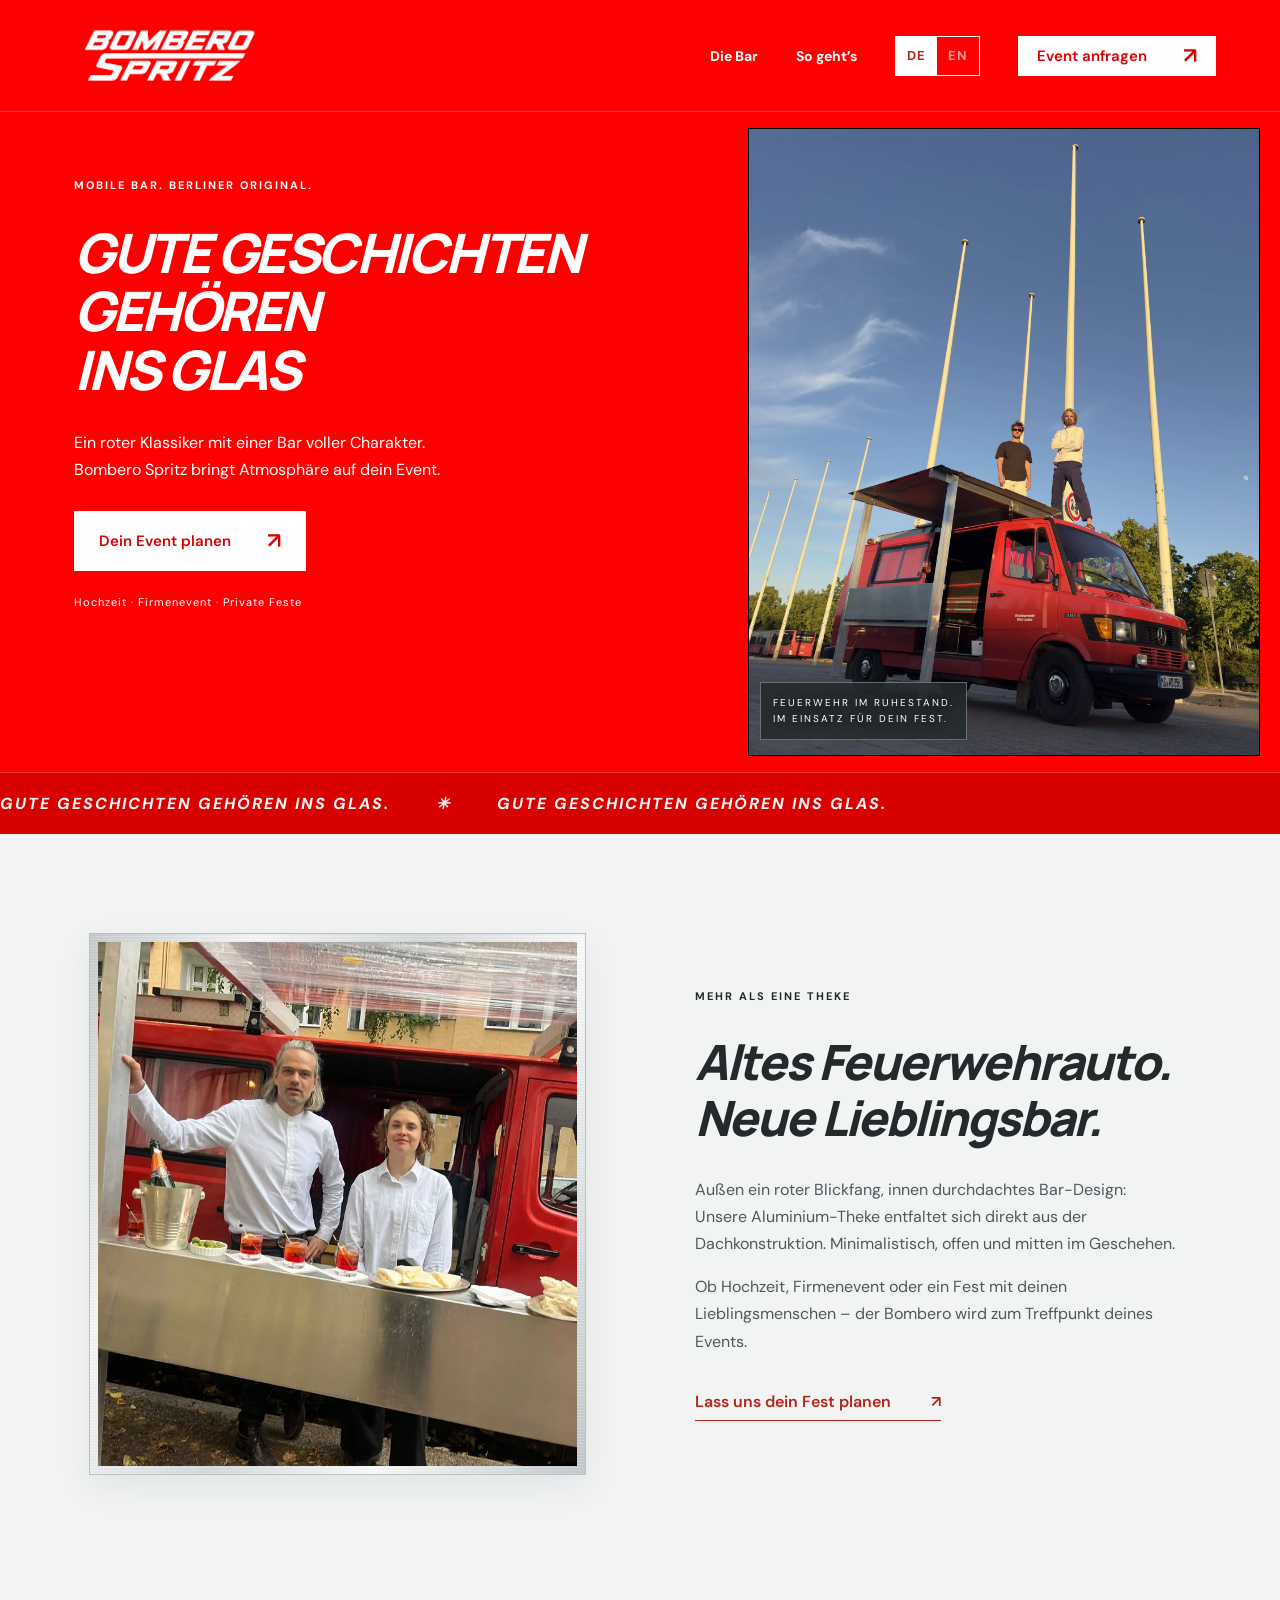
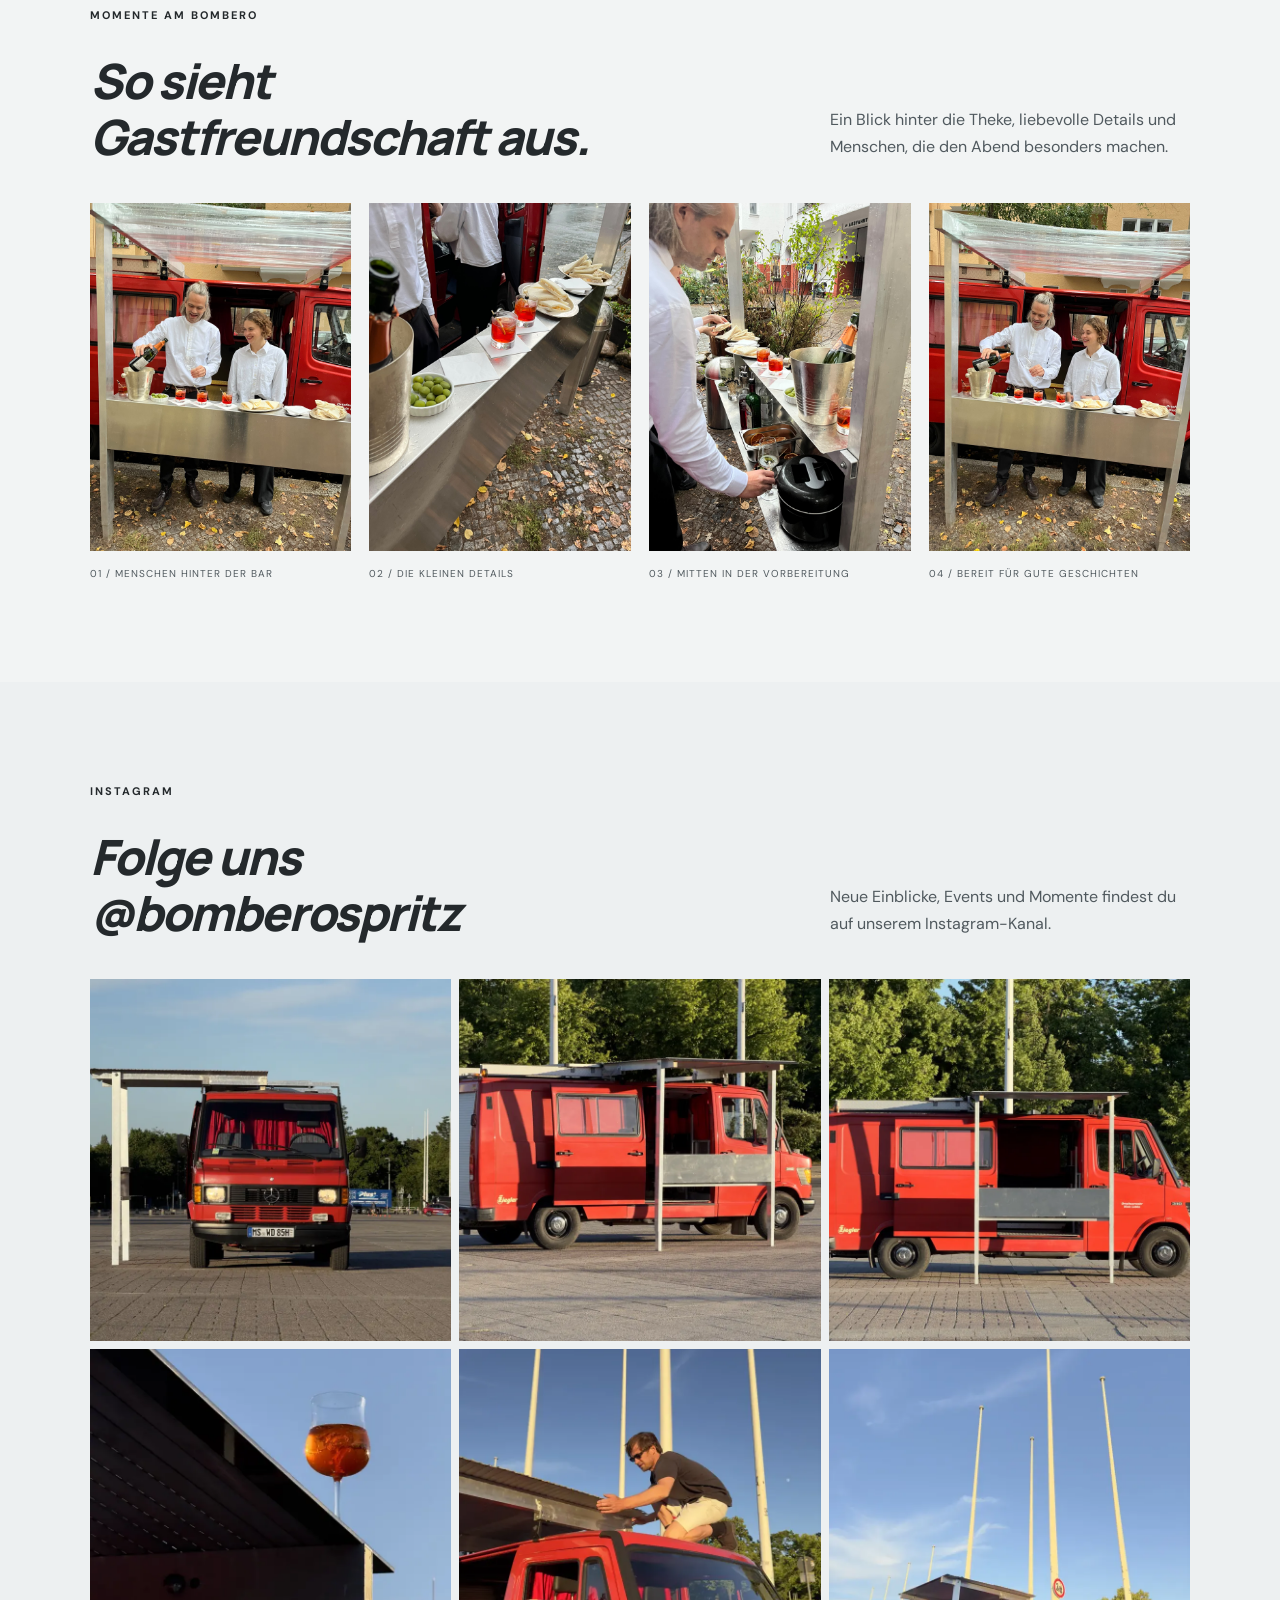
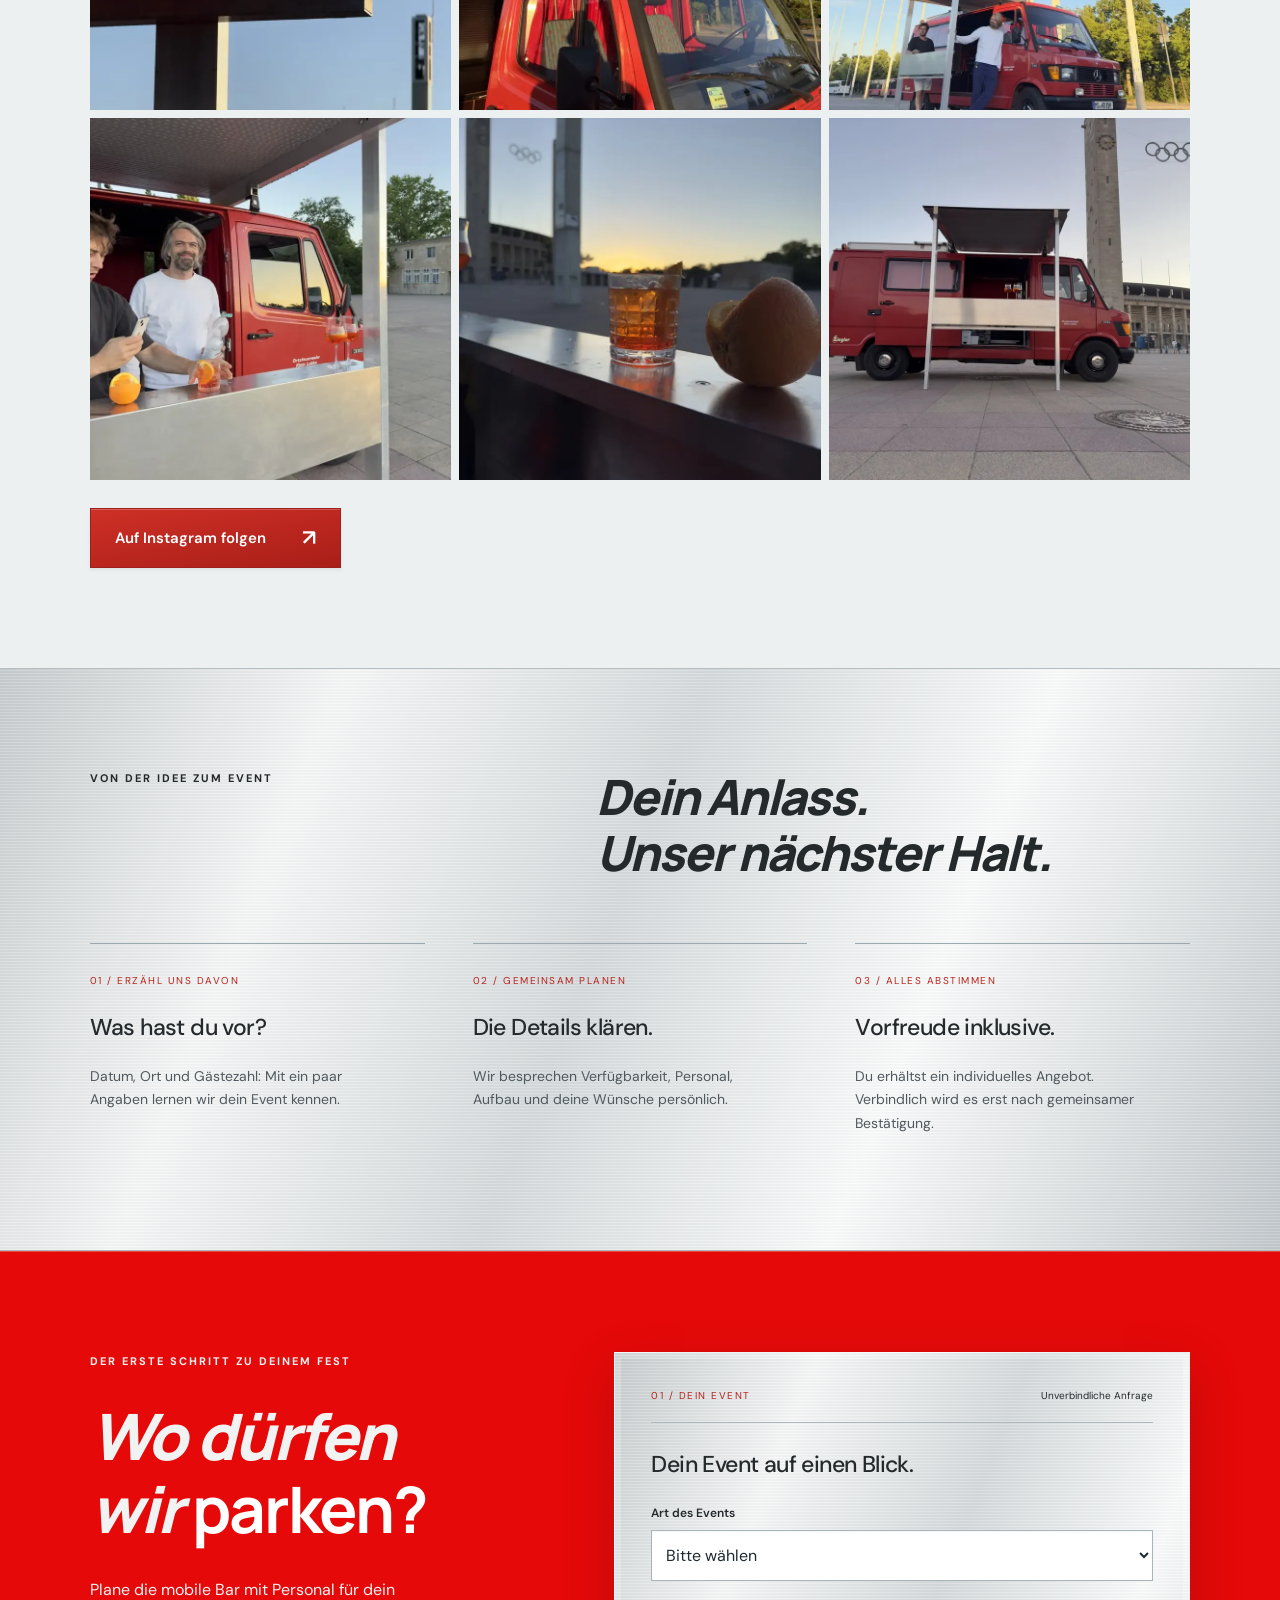
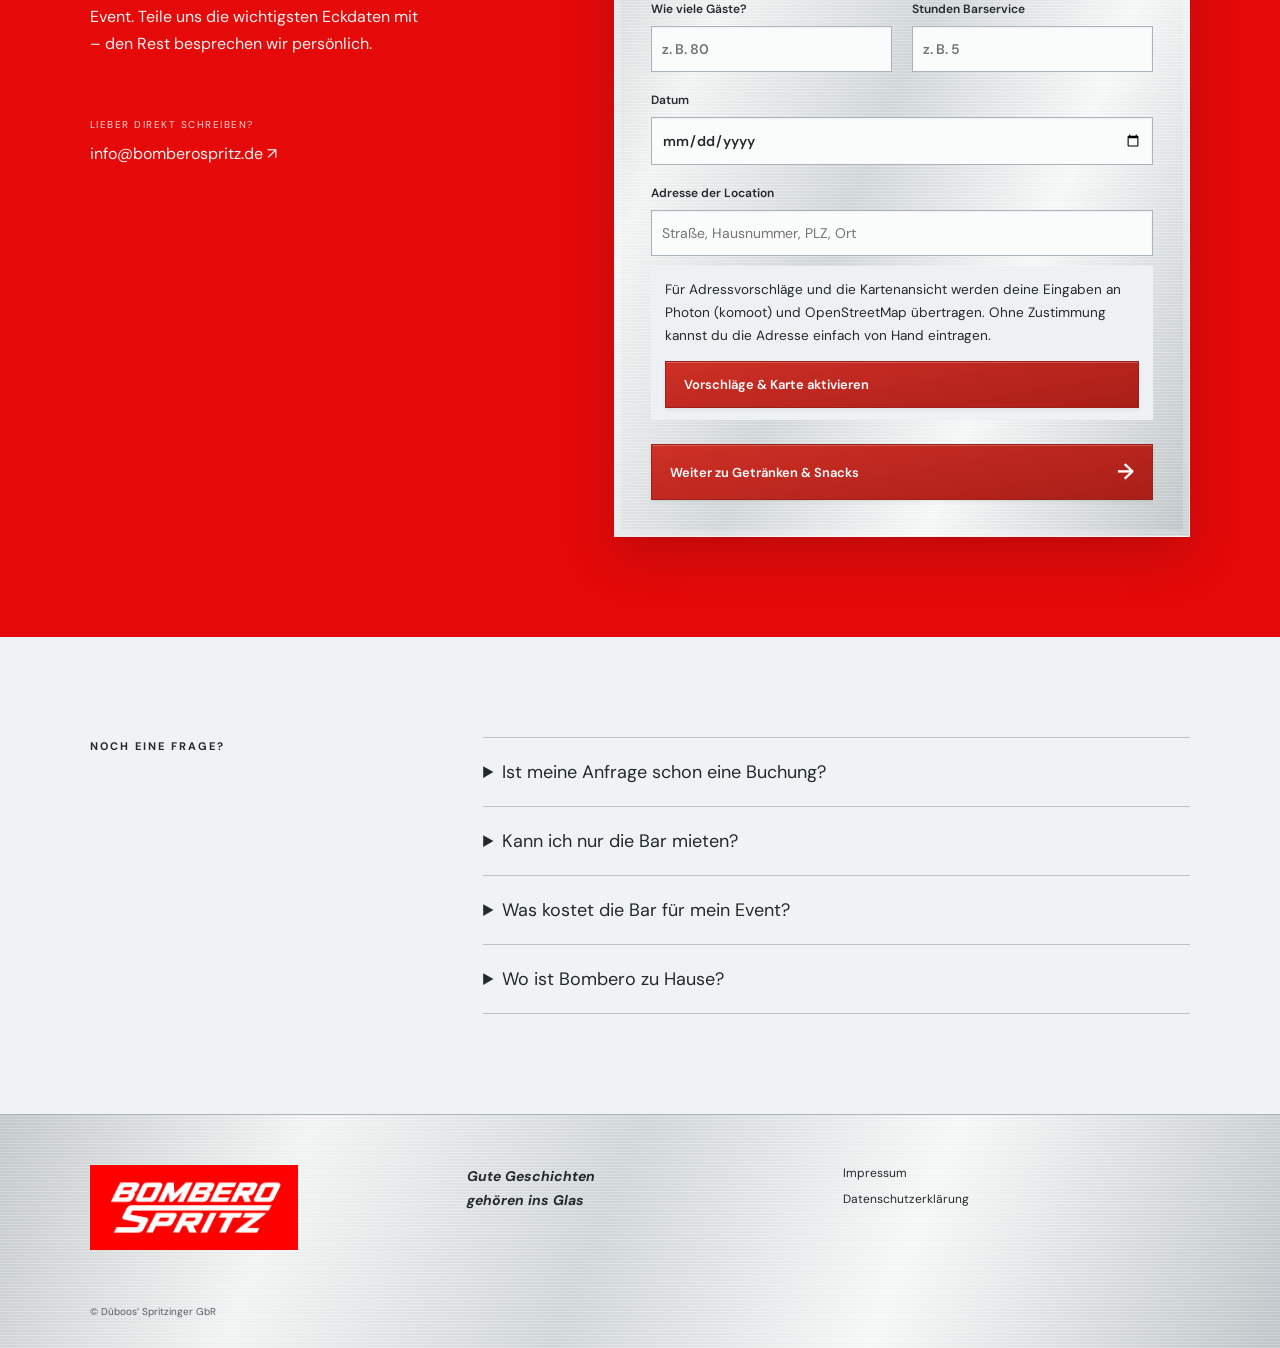
==== index.html @ b223bdc7 "Replace phone number with email-only contact line Co-authored-by: Copilot <223556219+Copilot@users.n" ====
<!doctype html>
<html lang="de">

<head>
    <meta charset="utf-8">
    <meta name="viewport" content="width=device-width,initial-scale=1">
    <title>
        Bombero Spritz — Deine mobile Bar aus Berlin
    </title>
    <meta name="description" content="Ein roter Klassiker. Eine besondere Bar. Entdecke  Bombero Spritz aus Berlin und plane die mobile Bar für dein Event.">
    <link rel="stylesheet" href="assets/leaflet/leaflet.css">
    <link rel="stylesheet" href="style.css">
</head>

<body>
    <header>
        <a class="brand" href="#" aria-label="Bombero Spritz Startseite"><img src="assets/logo.png" alt="Bombero Spritz" width="911" height="371"></a>
        <nav aria-label="Hauptnavigation">
            <a href="#bar">Die Bar</a><a href="#ablauf">So geht’s</a><div class="lang-switch" role="group" aria-label="Sprache / Language"><button type="button" data-lang="de" lang="de" aria-pressed="true">DE</button><button type="button" data-lang="en" lang="en" aria-pressed="false">EN</button></div><a class="button small" href="#event">Event anfragen <span>↗</span></a>
        </nav>
    </header>
    <main>
        <section class="hero">
            <div class="hero-copy">
                <p class="eyebrow">
                    MOBILE BAR. BERLINER ORIGINAL.
                </p>
                <h1>
                    Gute Geschichten<br>gehören<br>ins Glas
                </h1>
                <p class="intro">
                    Ein roter Klassiker mit einer Bar voller Charakter. <br> Bombero Spritz bringt Atmosphäre auf dein Event.
                </p>
                <a class="button" href="#event">Dein Event planen <span>↗</span></a>
                <p class="note">
                    Hochzeit · Firmenevent · Private Feste
                </p>
            </div>
            <div class="hero-photo">
                <img src="assets/hero.webp" alt="Zwei Mitglieder des Bombero-Teams auf dem Dach des roten Feuerwehrwagens">
                <div class="photo-label">
                    FEUERWEHR IM RUHESTAND.<br>IM EINSATZ FÜR DEIN FEST.
                </div>
            </div>
        </section>
        <div class="ticker" aria-hidden="true">
            GUTE GESCHICHTEN GEHÖREN INS GLAS. <span>✳</span> GUTE GESCHICHTEN GEHÖREN INS GLAS.
        </div>
        <section class="story section" id="bar">
            <div class="story-photo">
                <img src="assets/story-bar.webp" alt="Zwei Mitglieder des Bombero-Teams hinter der glänzenden Aluminium-Theke vor dem roten Feuerwehrwagen" loading="lazy">
            </div>
            <div>
                <p class="eyebrow">
                    MEHR ALS EINE THEKE
                </p>
                <h2>
                    Altes Feuerwehrauto.<br>Neue Lieblingsbar.
                </h2>
                <p>
                    Außen ein roter Blickfang, innen durchdachtes Bar-Design: Unsere Aluminium-Theke entfaltet sich direkt aus der Dachkonstruktion. Minimalistisch, offen und mitten im Geschehen.
                </p>
                <p>
                    Ob Hochzeit, Firmenevent oder ein Fest mit deinen Lieblingsmenschen – der Bombero wird zum Treffpunkt deines Events.
                </p>
                <a class="text-link" href="#event">Lass uns dein Fest planen <span>↗</span></a>
            </div>
        </section>
        <section class="event-gallery section" id="einblicke">
            <div class="gallery-heading">
                <div>
                    <p class="eyebrow">
                        MOMENTE AM BOMBERO
                    </p>
                    <h2>
                        So sieht<br>Gastfreundschaft aus.
                    </h2>
                </div>
                <p>
                    Ein Blick hinter die Theke, liebevolle Details und Menschen, die den Abend besonders machen.
                </p>
            </div>
            <div class="photo-grid">
                <figure>
                    <a href="assets/event-team.jpg" target="_blank" rel="noopener" aria-label="Teamfoto in voller Größe öffnen"><img src="assets/event-team.jpg" alt="Zwei Mitglieder des Bombero-Teams hinter der gedeckten Bar" loading="lazy" width="1536" height="2048"></a>
                    <figcaption>
                        01 / Menschen hinter der Bar
                    </figcaption>
                </figure>
                <figure>
                    <a href="assets/event-details.jpg" target="_blank" rel="noopener" aria-label="Detailfoto in voller Größe öffnen"><img src="assets/event-details.jpg" alt="Rote Drinks, grüne Oliven und Sandwiches auf der Metalltheke" loading="lazy" width="1536" height="2048"></a>
                    <figcaption>
                        02 / Die kleinen Details
                    </figcaption>
                </figure>
                <figure>
                    <a href="assets/event-service.jpg" target="_blank" rel="noopener" aria-label="Servicefoto in voller Größe öffnen"><img src="assets/event-service.jpg" alt="Ein Blick hinter die Theke während der Vorbereitung" loading="lazy" width="1536" height="2048"></a>
                    <figcaption>
                        03 / Mitten in der Vorbereitung
                    </figcaption>
                </figure>
                <figure>
                    <a href="assets/event-bar.jpg" target="_blank" rel="noopener" aria-label="Barfoto in voller Größe öffnen"><img src="assets/event-bar.jpg" alt="Das Bombero-Team mit Drinks und Snacks vor dem roten Feuerwehrwagen" loading="lazy" width="1536" height="2048"></a>
                    <figcaption>
                        04 / Bereit für gute Geschichten
                    </figcaption>
                </figure>
            </div>
        </section>
        <section class="insta section" id="instagram">
            <div class="gallery-heading">
                <div>
                    <p class="eyebrow">
                        INSTAGRAM
                    </p>
                    <h2>
                        Folge uns<br>@bomberospritz
                    </h2>
                </div>
                <p>
                    Neue Einblicke, Events und Momente findest du auf unserem Instagram-Kanal.
                </p>
            </div>
            <div class="insta-grid">
                <a href="https://www.instagram.com/bomberospritz/" target="_blank" rel="noopener"><img src="assets/insta/IMG_4475.webp" alt="Der rote Bombero-Wagen von vorn auf einem weiten Platz" loading="lazy" width="750" height="750"></a>
                <a href="https://www.instagram.com/bomberospritz/" target="_blank" rel="noopener"><img src="assets/insta/IMG_4489.webp" alt="Der Bombero-Wagen mit aufgeklappter Theke in der Abendsonne" loading="lazy" width="750" height="750"></a>
                <a href="https://www.instagram.com/bomberospritz/" target="_blank" rel="noopener"><img src="assets/insta/IMG_4493.webp" alt="Der Bombero-Wagen von der Seite vor grünen Bäumen" loading="lazy" width="750" height="750"></a>
                <a href="https://www.instagram.com/bomberospritz/" target="_blank" rel="noopener"><img src="assets/insta/IMG_4516.webp" alt="Ein Spritz-Glas vor blauem Himmel auf der Theke" loading="lazy" width="750" height="750"></a>
                <a href="https://www.instagram.com/bomberospritz/" target="_blank" rel="noopener"><img src="assets/insta/IMG_4530.webp" alt="Ein Teammitglied auf dem Dach des Wagens" loading="lazy" width="750" height="750"></a>
                <a href="https://www.instagram.com/bomberospritz/" target="_blank" rel="noopener"><img src="assets/insta/IMG_4551.webp" alt="Fahnenmasten vor blauem Himmel mit dem Wagen im Vordergrund" loading="lazy" width="750" height="750"></a>
                <a href="https://www.instagram.com/bomberospritz/" target="_blank" rel="noopener"><img src="assets/insta/IMG_4573.webp" alt="Zwei Gäste lächeln aus dem Wagen heraus" loading="lazy" width="750" height="750"></a>
                <a href="https://www.instagram.com/bomberospritz/" target="_blank" rel="noopener"><img src="assets/insta/IMG_4575.webp" alt="Ein Drink im Abendlicht vor den Olympia-Türmen" loading="lazy" width="750" height="750"></a>
                <a href="https://www.instagram.com/bomberospritz/" target="_blank" rel="noopener"><img src="assets/insta/IMG_4627.webp" alt="Der Bombero-Wagen mit Theke vor dem Olympiastadion" loading="lazy" width="750" height="750"></a>
            </div>
            <a class="button" href="https://www.instagram.com/bomberospritz/" target="_blank" rel="noopener">Auf Instagram folgen <span>↗</span></a>
        </section>
        <section class="process section" id="ablauf">
            <div class="section-heading">
                <p class="eyebrow">
                    VON DER IDEE ZUM EVENT
                </p>
                <h2>
                    Dein Anlass.<br>Unser nächster Halt.
                </h2>
            </div>
            <div class="steps">
                <article>
                    <span>01 / ERZÄHL UNS DAVON</span>
                    <h3>
                        Was hast du vor?
                    </h3>
                    <p>
                        Datum, Ort und Gästezahl: Mit ein paar Angaben lernen wir dein Event kennen.
                    </p>
                </article>
                <article>
                    <span>02 / GEMEINSAM PLANEN</span>
                    <h3>
                        Die Details klären.
                    </h3>
                    <p>
                        Wir besprechen Verfügbarkeit, Personal, Aufbau und deine Wünsche persönlich.
                    </p>
                </article>
                <article>
                    <span>03 / ALLES ABSTIMMEN</span>
                    <h3>
                        Vorfreude inklusive.
                    </h3>
                    <p>
                        Du erhältst ein individuelles Angebot. Verbindlich wird es erst nach gemeinsamer Bestätigung.
                    </p>
                </article>
            </div>
        </section>
        <section class="booking section" id="event">
            <div class="booking-intro">
                <p class="eyebrow">
                    DER ERSTE SCHRITT ZU DEINEM FEST
                </p>
                <h2>
                    Wo dürfen<br>wir <em>parken?</em>
                </h2>
                <p>
                    Plane die mobile Bar mit Personal für dein Event. Teile uns die wichtigsten Eckdaten mit – den Rest besprechen wir persönlich.
                </p>
                <div class="contact">
                    <span>LIEBER DIREKT SCHREIBEN?</span><a href="mailto:info@bomberospritz.de">info@bomberospritz.de ↗</a>
                </div>
            </div>
            <form id="event-form">
                <div class="form-top">
                    <span id="step-label" data-i18n-skip>01 / DEIN EVENT</span><span>Unverbindliche Anfrage</span>
                </div>
                <div id="step-one">
                    <h3>
                        Dein Event auf einen Blick.
                    </h3>
                    <div class="fields">
                        <label class="full">
                Art des Events<select name="eventtyp" required><option value="">Bitte wählen</option><option value="Hochzeit">Hochzeit</option><option value="Firmenevent">Firmenevent</option><option value="Pop-up">Pop-up</option><option value="Galerieeröffnung">Galerieeröffnung</option><option value="Sonstiges">Sonstiges</option></select>
              </label>
                        <label>
                Wie viele Gäste?<input name="gaeste" type="number" min="1" max="100000" step="1" required placeholder="z. B. 80">
              </label>
                        <label>
                Stunden Barservice<input name="stunden" type="number" min="1" max="24" step="0.5" required placeholder="z. B. 5">
              </label>
                        <label class="full">
                Datum<input name="datum" type="date" required>
              </label>
                        <div class="full venue">
                            <label for="adresse">Adresse der Location</label>
                            <div class="venue-box">
                                <input id="adresse" name="adresse" type="text" autocomplete="off" maxlength="200" required placeholder="Straße, Hausnummer, PLZ, Ort" role="combobox" aria-expanded="false" aria-controls="venue-suggestions" aria-autocomplete="list">
                                <ul id="venue-suggestions" class="venue-suggestions" role="listbox" hidden></ul>
                            </div>
                            <div class="venue-consent" id="venue-consent">
                                <p>Für Adressvorschläge und die Kartenansicht werden deine Eingaben an Photon (komoot) und OpenStreetMap übertragen. Ohne Zustimmung kannst du die Adresse einfach von Hand eintragen.</p>
                                <button class="button small" type="button" id="venue-allow">Vorschläge &amp; Karte aktivieren</button>
                            </div>
                            <div class="venue-map" id="venue-map" hidden></div>
                        </div>
                    </div>
                    <button class="button" type="button" id="next">Weiter zu Getränken & Snacks <span>→</span></button>
                </div>
                <div id="step-plan" hidden>
                    <h3>
                        Getränke & Snacks.
                    </h3>
                    <ul class="event-recap" id="event-recap" data-i18n-skip></ul>
                    <p class="form-note">
                        Wähle aus, was du möchtest. Die Mengen sind Vorschläge und lassen sich mit +/− oder direkt im Feld ändern. Bei 0 wird der Eintrag entfernt.
                    </p>
                    <div id="quantity-list">
                        <div class="option">
                            <label class="checkline">
                                <input name="aperitivo_an" type="checkbox" checked><span>Spritz-Aperitivo<br><small>1 Getränk pro Gast und Stunde</small></span>
                            </label>
                            <div class="option-body">
                                <div class="quantity-row">
                                    <label for="aperitivo">Getränke</label>
                                    <div class="quantity-control">
                                        <button type="button" data-quantity="aperitivo" data-delta="-1" aria-label="Spritz-Aperitivo verringern">−</button><input id="aperitivo" name="aperitivo" type="number" min="0" max="1000000" step="1" inputmode="numeric" value="0" required><button type="button" data-quantity="aperitivo" data-delta="1" aria-label="Spritz-Aperitivo erhöhen">+</button>
                                    </div>
                                </div>
                            </div>
                        </div>
                        <div class="option">
                            <label class="checkline">
                                <input name="wasser_an" type="checkbox" checked><span>Wasser · kleine Flasche (0,2 l)<br><small>Hälfte still, Hälfte sprudelnd (je 0,2 l)</small></span>
                            </label>
                            <div class="option-body">
                                <div class="quantity-row">
                                    <label for="wasser_still">Stilles Wasser · Flaschen (0,2 l)</label>
                                    <div class="quantity-control">
                                        <button type="button" data-quantity="wasser_still" data-delta="-1" aria-label="Stilles Wasser · Flaschen verringern">−</button><input id="wasser_still" name="wasser_still" type="number" min="0" max="1000000" step="1" inputmode="numeric" value="0" required><button type="button" data-quantity="wasser_still" data-delta="1" aria-label="Stilles Wasser · Flaschen erhöhen">+</button>
                                    </div>
                                </div>
                                <div class="quantity-row">
                                    <label for="wasser_sprudel">Sprudelwasser · Flaschen (0,2 l)</label>
                                    <div class="quantity-control">
                                        <button type="button" data-quantity="wasser_sprudel" data-delta="-1" aria-label="Sprudelwasser · Flaschen verringern">−</button><input id="wasser_sprudel" name="wasser_sprudel" type="number" min="0" max="1000000" step="1" inputmode="numeric" value="0" required><button type="button" data-quantity="wasser_sprudel" data-delta="1" aria-label="Sprudelwasser · Flaschen erhöhen">+</button>
                                    </div>
                                </div>
                                <p class="option-total" id="wasser-total" data-i18n-skip></p>
                            </div>
                        </div>
                        <div class="option">
                            <label class="checkline">
                                <input name="bubbles_an" type="checkbox"><span>Begrüßungsbubbles<br><small>1 Glas pro Gast</small></span>
                            </label>
                            <div class="option-body">
                                <div class="bubble-select"><label for="bubbles">Sorte</label><select id="bubbles" name="bubbles"><option value="Sekt">Sekt</option><option value="Crémant">Crémant</option><option value="Champagner">Champagner</option></select></div>
                                <div class="quantity-row">
                                    <label for="bubbles_qty">Gläser</label>
                                    <div class="quantity-control">
                                        <button type="button" data-quantity="bubbles_qty" data-delta="-1" aria-label="Begrüßungsbubbles · Gläser verringern">−</button><input id="bubbles_qty" name="bubbles_qty" type="number" min="0" max="1000000" step="1" inputmode="numeric" value="0" required><button type="button" data-quantity="bubbles_qty" data-delta="1" aria-label="Begrüßungsbubbles · Gläser erhöhen">+</button>
                                    </div>
                                </div>
                            </div>
                        </div>
                        <div class="option">
                            <label class="checkline">
                                <input name="limonade_an" type="checkbox"><span>Limonade<br><small>1 Portion pro Gast</small></span>
                            </label>
                            <div class="option-body">
                                <div class="quantity-row">
                                    <label for="limonade">Portionen</label>
                                    <div class="quantity-control">
                                        <button type="button" data-quantity="limonade" data-delta="-1" aria-label="Limonade · Portionen verringern">−</button><input id="limonade" name="limonade" type="number" min="0" max="1000000" step="1" inputmode="numeric" value="0" required><button type="button" data-quantity="limonade" data-delta="1" aria-label="Limonade · Portionen erhöhen">+</button>
                                    </div>
                                </div>
                            </div>
                        </div>
                        <div class="option">
                            <label class="checkline">
                                <input name="bier_an" type="checkbox"><span>Bier<br><small>Peroni: Hälfte alkoholfrei, Hälfte mit Alkohol (je 0,3 l)</small></span>
                            </label>
                            <div class="option-body">
                                <div class="quantity-row">
                                    <label for="bier_alkoholfrei">Peroni alkoholfrei · Flaschen (0,3 l)</label>
                                    <div class="quantity-control">
                                        <button type="button" data-quantity="bier_alkoholfrei" data-delta="-1" aria-label="Peroni alkoholfrei · Flaschen verringern">−</button><input id="bier_alkoholfrei" name="bier_alkoholfrei" type="number" min="0" max="1000000" step="1" inputmode="numeric" value="0" required><button type="button" data-quantity="bier_alkoholfrei" data-delta="1" aria-label="Peroni alkoholfrei · Flaschen erhöhen">+</button>
                                    </div>
                                </div>
                                <div class="quantity-row">
                                    <label for="bier_peroni">Peroni mit Alkohol · Flaschen (0,3 l)</label>
                                    <div class="quantity-control">
                                        <button type="button" data-quantity="bier_peroni" data-delta="-1" aria-label="Peroni mit Alkohol · Flaschen verringern">−</button><input id="bier_peroni" name="bier_peroni" type="number" min="0" max="1000000" step="1" inputmode="numeric" value="0" required><button type="button" data-quantity="bier_peroni" data-delta="1" aria-label="Peroni mit Alkohol · Flaschen erhöhen">+</button>
                                    </div>
                                </div>
                            </div>
                        </div>
                        <div class="option">
                            <label class="checkline">
                                <input name="tramezzini_an" type="checkbox"><span>Thunfisch-Tramezzini<br><small>1 Sandwich pro Gast</small></span>
                            </label>
                            <div class="option-body">
                                <div class="quantity-row">
                                    <label for="tramezzini">Stück</label>
                                    <div class="quantity-control">
                                        <button type="button" data-quantity="tramezzini" data-delta="-1" aria-label="Thunfisch-Tramezzini · Stück verringern">−</button><input id="tramezzini" name="tramezzini" type="number" min="0" max="1000000" step="1" inputmode="numeric" value="0" required><button type="button" data-quantity="tramezzini" data-delta="1" aria-label="Thunfisch-Tramezzini · Stück erhöhen">+</button>
                                    </div>
                                </div>
                            </div>
                        </div>
                    </div>
                    <p class="included">
                        ✓ Oliven sind als Snack inbegriffen.
                    </p>
                    <button class="back" id="reset-quantities" type="button">Vorgeschlagene Mengen wiederherstellen</button><button class="button" id="plan-next" type="button">Weiter zu Kontakt & Übersicht <span>→</span></button><button class="back" id="plan-back"
                        type="button">← Eventdetails ändern</button>
                    <p class="form-note" id="quantity-status" role="status" data-i18n-skip>
                    </p>
                </div>
                <div id="step-two" hidden>
                    <h3>
                        Kontakt & Übersicht.
                    </h3>
                    <div class="fields">
                        <label>
                Dein Name<input name="name" autocomplete="name" maxlength="150" required>
              </label>
                        <label>
                E-Mail<input name="email" type="email" autocomplete="email" maxlength="200" required>
              </label>
                        <label>
                Telefon (optional)<input name="telefon" type="tel" autocomplete="tel" maxlength="50">
              </label>
                    </div>
                    <label style="margin-top:20px">
              Weitere Wünsche (optional)<textarea name="wunsch" rows="3" maxlength="1500"></textarea>
            </label>
                    <div id="summary" class="summary" data-i18n-skip>
                    </div>
                    <p class="form-note">
                        Unverbindliche Anfrage: Verfügbarkeit und Preis bestätigen wir persönlich. Mit „Anfrage senden“ geht deine Anfrage direkt an info@bomberospritz.de. Wir melden uns persönlich bei dir. Auf dieser Seite werden keine Daten gespeichert.
                    </p>
                    <input type="text" name="website" tabindex="-1" autocomplete="off" aria-hidden="true" style="position:absolute;left:-9999px;width:1px;height:1px;opacity:0">
                    <button class="button" type="submit">Anfrage senden <span>↗</span></button><div class="back-row"><button class="back" type="button" id="back">← Mengen ändern</button><button class="back" type="button" id="back-event">← Eventdetails ändern</button></div>
                    <p id="status" role="status" data-i18n-skip>
                    </p>
                    <button class="back" type="button" id="mail-fallback" hidden>Stattdessen per E-Mail-Programm senden</button>
                </div>
            </form>
        </section>
        <section class="faq section">
            <p class="eyebrow">
                NOCH EINE FRAGE?
            </p>
            <div>
                <details>
                    <summary>
                        Ist meine Anfrage schon eine Buchung?
                    </summary>
                    <p>
                        Nein. Wir klären zuerst Verfügbarkeit und Eventdetails. Eine verbindliche Buchung entsteht erst nach persönlicher Abstimmung und Bestätigung.
                    </p>
                </details>
                <details>
                    <summary>
                        Kann ich nur die Bar mieten?
                    </summary>
                    <p>
                        Ja, die Bar kann auch separat gemietet werden. Schreib uns deine Vorstellungen, damit wir gemeinsam die passende Lösung finden.
                    </p>
                </details>
                <details>
                    <summary>
                        Was kostet die Bar für mein Event?
                    </summary>
                    <p>
                        Der Preis wird individuell abgestimmt. Nenne uns Datum, Ort und Gästezahl, damit wir dein Event einschätzen können.
                    </p>
                </details>
                <details>
                    <summary>
                        Wo ist Bombero zu Hause?
                    </summary>
                    <p>
                        In Berlin. Ob dein Veranstaltungsort möglich ist, klären wir mit dir im Rahmen deiner Anfrage.
                    </p>
                </details>
            </div>
        </section>
    </main>
    <footer>
        <a class="brand" href="#"><img src="assets/logo.png" alt="Bombero Spritz" width="911" height="371"></a>
        <p>
            Gute Geschichten<br>gehören ins Glas
        </p>
        <div class="footer-links"><a href="impressum.html">Impressum</a><a href="datenschutz.html">Datenschutzerklärung</a></div><small>© Düboos’ Spritzinger GbR</small>
    </footer>
    <script src="assets/leaflet/leaflet.js"></script>
    <script src="i18n.js"></script>
    <script src="app.js"></script>
</body>

</html>
---- assets/leaflet/leaflet.css ----
/* required styles */

.leaflet-pane,
.leaflet-tile,
.leaflet-marker-icon,
.leaflet-marker-shadow,
.leaflet-tile-container,
.leaflet-pane > svg,
.leaflet-pane > canvas,
.leaflet-zoom-box,
.leaflet-image-layer,
.leaflet-layer {
	position: absolute;
	left: 0;
	top: 0;
	}
.leaflet-container {
	overflow: hidden;
	}
.leaflet-tile,
.leaflet-marker-icon,
.leaflet-marker-shadow {
	-webkit-user-select: none;
	   -moz-user-select: none;
	        user-select: none;
	  -webkit-user-drag: none;
	}
/* Prevents IE11 from highlighting tiles in blue */
.leaflet-tile::selection {
	background: transparent;
}
/* Safari renders non-retina tile on retina better with this, but Chrome is worse */
.leaflet-safari .leaflet-tile {
	image-rendering: -webkit-optimize-contrast;
	}
/* hack that prevents hw layers "stretching" when loading new tiles */
.leaflet-safari .leaflet-tile-container {
	width: 1600px;
	height: 1600px;
	-webkit-transform-origin: 0 0;
	}
.leaflet-marker-icon,
.leaflet-marker-shadow {
	display: block;
	}
/* .leaflet-container svg: reset svg max-width decleration shipped in Joomla! (joomla.org) 3.x */
/* .leaflet-container img: map is broken in FF if you have max-width: 100% on tiles */
.leaflet-container .leaflet-overlay-pane svg {
	max-width: none !important;
	max-height: none !important;
	}
.leaflet-container .leaflet-marker-pane img,
.leaflet-container .leaflet-shadow-pane img,
.leaflet-container .leaflet-tile-pane img,
.leaflet-container img.leaflet-image-layer,
.leaflet-container .leaflet-tile {
	max-width: none !important;
	max-height: none !important;
	width: auto;
	padding: 0;
	}

.leaflet-container img.leaflet-tile {
	/* See: https://bugs.chromium.org/p/chromium/issues/detail?id=600120 */
	mix-blend-mode: plus-lighter;
}

.leaflet-container.leaflet-touch-zoom {
	-ms-touch-action: pan-x pan-y;
	touch-action: pan-x pan-y;
	}
.leaflet-container.leaflet-touch-drag {
	-ms-touch-action: pinch-zoom;
	/* Fallback for FF which doesn't support pinch-zoom */
	touch-action: none;
	touch-action: pinch-zoom;
}
.leaflet-container.leaflet-touch-drag.leaflet-touch-zoom {
	-ms-touch-action: none;
	touch-action: none;
}
.leaflet-container {
	-webkit-tap-highlight-color: transparent;
}
.leaflet-container a {
	-webkit-tap-highlight-color: rgba(51, 181, 229, 0.4);
}
.leaflet-tile {
	filter: inherit;
	visibility: hidden;
	}
.leaflet-tile-loaded {
	visibility: inherit;
	}
.leaflet-zoom-box {
	width: 0;
	height: 0;
	-moz-box-sizing: border-box;
	     box-sizing: border-box;
	z-index: 800;
	}
/* workaround for https://bugzilla.mozilla.org/show_bug.cgi?id=888319 */
.leaflet-overlay-pane svg {
	-moz-user-select: none;
	}

.leaflet-pane         { z-index: 400; }

.leaflet-tile-pane    { z-index: 200; }
.leaflet-overlay-pane { z-index: 400; }
.leaflet-shadow-pane  { z-index: 500; }
.leaflet-marker-pane  { z-index: 600; }
.leaflet-tooltip-pane   { z-index: 650; }
.leaflet-popup-pane   { z-index: 700; }

.leaflet-map-pane canvas { z-index: 100; }
.leaflet-map-pane svg    { z-index: 200; }

.leaflet-vml-shape {
	width: 1px;
	height: 1px;
	}
.lvml {
	behavior: url(#default#VML);
	display: inline-block;
	position: absolute;
	}


/* control positioning */

.leaflet-control {
	position: relative;
	z-index: 800;
	pointer-events: visiblePainted; /* IE 9-10 doesn't have auto */
	pointer-events: auto;
	}
.leaflet-top,
.leaflet-bottom {
	position: absolute;
	z-index: 1000;
	pointer-events: none;
	}
.leaflet-top {
	top: 0;
	}
.leaflet-right {
	right: 0;
	}
.leaflet-bottom {
	bottom: 0;
	}
.leaflet-left {
	left: 0;
	}
.leaflet-control {
	float: left;
	clear: both;
	}
.leaflet-right .leaflet-control {
	float: right;
	}
.leaflet-top .leaflet-control {
	margin-top: 10px;
	}
.leaflet-bottom .leaflet-control {
	margin-bottom: 10px;
	}
.leaflet-left .leaflet-control {
	margin-left: 10px;
	}
.leaflet-right .leaflet-control {
	margin-right: 10px;
	}


/* zoom and fade animations */

.leaflet-fade-anim .leaflet-popup {
	opacity: 0;
	-webkit-transition: opacity 0.2s linear;
	   -moz-transition: opacity 0.2s linear;
	        transition: opacity 0.2s linear;
	}
.leaflet-fade-anim .leaflet-map-pane .leaflet-popup {
	opacity: 1;
	}
.leaflet-zoom-animated {
	-webkit-transform-origin: 0 0;
	    -ms-transform-origin: 0 0;
	        transform-origin: 0 0;
	}
svg.leaflet-zoom-animated {
	will-change: transform;
}

.leaflet-zoom-anim .leaflet-zoom-animated {
	-webkit-transition: -webkit-transform 0.25s cubic-bezier(0,0,0.25,1);
	   -moz-transition:    -moz-transform 0.25s cubic-bezier(0,0,0.25,1);
	        transition:         transform 0.25s cubic-bezier(0,0,0.25,1);
	}
.leaflet-zoom-anim .leaflet-tile,
.leaflet-pan-anim .leaflet-tile {
	-webkit-transition: none;
	   -moz-transition: none;
	        transition: none;
	}

.leaflet-zoom-anim .leaflet-zoom-hide {
	visibility: hidden;
	}


/* cursors */

.leaflet-interactive {
	cursor: pointer;
	}
.leaflet-grab {
	cursor: -webkit-grab;
	cursor:    -moz-grab;
	cursor:         grab;
	}
.leaflet-crosshair,
.leaflet-crosshair .leaflet-interactive {
	cursor: crosshair;
	}
.leaflet-popup-pane,
.leaflet-control {
	cursor: auto;
	}
.leaflet-dragging .leaflet-grab,
.leaflet-dragging .leaflet-grab .leaflet-interactive,
.leaflet-dragging .leaflet-marker-draggable {
	cursor: move;
	cursor: -webkit-grabbing;
	cursor:    -moz-grabbing;
	cursor:         grabbing;
	}

/* marker & overlays interactivity */
.leaflet-marker-icon,
.leaflet-marker-shadow,
.leaflet-image-layer,
.leaflet-pane > svg path,
.leaflet-tile-container {
	pointer-events: none;
	}

.leaflet-marker-icon.leaflet-interactive,
.leaflet-image-layer.leaflet-interactive,
.leaflet-pane > svg path.leaflet-interactive,
svg.leaflet-image-layer.leaflet-interactive path {
	pointer-events: visiblePainted; /* IE 9-10 doesn't have auto */
	pointer-events: auto;
	}

/* visual tweaks */

.leaflet-container {
	background: #ddd;
	outline-offset: 1px;
	}
.leaflet-container a {
	color: #0078A8;
	}
.leaflet-zoom-box {
	border: 2px dotted #38f;
	background: rgba(255,255,255,0.5);
	}


/* general typography */
.leaflet-container {
	font-family: "Helvetica Neue", Arial, Helvetica, sans-serif;
	font-size: 12px;
	font-size: 0.75rem;
	line-height: 1.5;
	}


/* general toolbar styles */

.leaflet-bar {
	box-shadow: 0 1px 5px rgba(0,0,0,0.65);
	border-radius: 4px;
	}
.leaflet-bar a {
	background-color: #fff;
	border-bottom: 1px solid #ccc;
	width: 26px;
	height: 26px;
	line-height: 26px;
	display: block;
	text-align: center;
	text-decoration: none;
	color: black;
	}
.leaflet-bar a,
.leaflet-control-layers-toggle {
	background-position: 50% 50%;
	background-repeat: no-repeat;
	display: block;
	}
.leaflet-bar a:hover,
.leaflet-bar a:focus {
	background-color: #f4f4f4;
	}
.leaflet-bar a:first-child {
	border-top-left-radius: 4px;
	border-top-right-radius: 4px;
	}
.leaflet-bar a:last-child {
	border-bottom-left-radius: 4px;
	border-bottom-right-radius: 4px;
	border-bottom: none;
	}
.leaflet-bar a.leaflet-disabled {
	cursor: default;
	background-color: #f4f4f4;
	color: #bbb;
	}

.leaflet-touch .leaflet-bar a {
	width: 30px;
	height: 30px;
	line-height: 30px;
	}
.leaflet-touch .leaflet-bar a:first-child {
	border-top-left-radius: 2px;
	border-top-right-radius: 2px;
	}
.leaflet-touch .leaflet-bar a:last-child {
	border-bottom-left-radius: 2px;
	border-bottom-right-radius: 2px;
	}

/* zoom control */

.leaflet-control-zoom-in,
.leaflet-control-zoom-out {
	font: bold 18px 'Lucida Console', Monaco, monospace;
	text-indent: 1px;
	}

.leaflet-touch .leaflet-control-zoom-in, .leaflet-touch .leaflet-control-zoom-out  {
	font-size: 22px;
	}


/* layers control */

.leaflet-control-layers {
	box-shadow: 0 1px 5px rgba(0,0,0,0.4);
	background: #fff;
	border-radius: 5px;
	}
.leaflet-control-layers-toggle {
	background-image: url(images/layers.png);
	width: 36px;
	height: 36px;
	}
.leaflet-retina .leaflet-control-layers-toggle {
	background-image: url(images/layers-2x.png);
	background-size: 26px 26px;
	}
.leaflet-touch .leaflet-control-layers-toggle {
	width: 44px;
	height: 44px;
	}
.leaflet-control-layers .leaflet-control-layers-list,
.leaflet-control-layers-expanded .leaflet-control-layers-toggle {
	display: none;
	}
.leaflet-control-layers-expanded .leaflet-control-layers-list {
	display: block;
	position: relative;
	}
.leaflet-control-layers-expanded {
	padding: 6px 10px 6px 6px;
	color: #333;
	background: #fff;
	}
.leaflet-control-layers-scrollbar {
	overflow-y: scroll;
	overflow-x: hidden;
	padding-right: 5px;
	}
.leaflet-control-layers-selector {
	margin-top: 2px;
	position: relative;
	top: 1px;
	}
.leaflet-control-layers label {
	display: block;
	font-size: 13px;
	font-size: 1.08333em;
	}
.leaflet-control-layers-separator {
	height: 0;
	border-top: 1px solid #ddd;
	margin: 5px -10px 5px -6px;
	}

/* Default icon URLs */
.leaflet-default-icon-path { /* used only in path-guessing heuristic, see L.Icon.Default */
	background-image: url(images/marker-icon.png);
	}


/* attribution and scale controls */

.leaflet-container .leaflet-control-attribution {
	background: #fff;
	background: rgba(255, 255, 255, 0.8);
	margin: 0;
	}
.leaflet-control-attribution,
.leaflet-control-scale-line {
	padding: 0 5px;
	color: #333;
	line-height: 1.4;
	}
.leaflet-control-attribution a {
	text-decoration: none;
	}
.leaflet-control-attribution a:hover,
.leaflet-control-attribution a:focus {
	text-decoration: underline;
	}
.leaflet-attribution-flag {
	display: inline !important;
	vertical-align: baseline !important;
	width: 1em;
	height: 0.6669em;
	}
.leaflet-left .leaflet-control-scale {
	margin-left: 5px;
	}
.leaflet-bottom .leaflet-control-scale {
	margin-bottom: 5px;
	}
.leaflet-control-scale-line {
	border: 2px solid #777;
	border-top: none;
	line-height: 1.1;
	padding: 2px 5px 1px;
	white-space: nowrap;
	-moz-box-sizing: border-box;
	     box-sizing: border-box;
	background: rgba(255, 255, 255, 0.8);
	text-shadow: 1px 1px #fff;
	}
.leaflet-control-scale-line:not(:first-child) {
	border-top: 2px solid #777;
	border-bottom: none;
	margin-top: -2px;
	}
.leaflet-control-scale-line:not(:first-child):not(:last-child) {
	border-bottom: 2px solid #777;
	}

.leaflet-touch .leaflet-control-attribution,
.leaflet-touch .leaflet-control-layers,
.leaflet-touch .leaflet-bar {
	box-shadow: none;
	}
.leaflet-touch .leaflet-control-layers,
.leaflet-touch .leaflet-bar {
	border: 2px solid rgba(0,0,0,0.2);
	background-clip: padding-box;
	}


/* popup */

.leaflet-popup {
	position: absolute;
	text-align: center;
	margin-bottom: 20px;
	}
.leaflet-popup-content-wrapper {
	padding: 1px;
	text-align: left;
	border-radius: 12px;
	}
.leaflet-popup-content {
	margin: 13px 24px 13px 20px;
	line-height: 1.3;
	font-size: 13px;
	font-size: 1.08333em;
	min-height: 1px;
	}
.leaflet-popup-content p {
	margin: 17px 0;
	margin: 1.3em 0;
	}
.leaflet-popup-tip-container {
	width: 40px;
	height: 20px;
	position: absolute;
	left: 50%;
	margin-top: -1px;
	margin-left: -20px;
	overflow: hidden;
	pointer-events: none;
	}
.leaflet-popup-tip {
	width: 17px;
	height: 17px;
	padding: 1px;

	margin: -10px auto 0;
	pointer-events: auto;

	-webkit-transform: rotate(45deg);
	   -moz-transform: rotate(45deg);
	    -ms-transform: rotate(45deg);
	        transform: rotate(45deg);
	}
.leaflet-popup-content-wrapper,
.leaflet-popup-tip {
	background: white;
	color: #333;
	box-shadow: 0 3px 14px rgba(0,0,0,0.4);
	}
.leaflet-container a.leaflet-popup-close-button {
	position: absolute;
	top: 0;
	right: 0;
	border: none;
	text-align: center;
	width: 24px;
	height: 24px;
	font: 16px/24px Tahoma, Verdana, sans-serif;
	color: #757575;
	text-decoration: none;
	background: transparent;
	}
.leaflet-container a.leaflet-popup-close-button:hover,
.leaflet-container a.leaflet-popup-close-button:focus {
	color: #585858;
	}
.leaflet-popup-scrolled {
	overflow: auto;
	}

.leaflet-oldie .leaflet-popup-content-wrapper {
	-ms-zoom: 1;
	}
.leaflet-oldie .leaflet-popup-tip {
	width: 24px;
	margin: 0 auto;

	-ms-filter: "progid:DXImageTransform.Microsoft.Matrix(M11=0.70710678, M12=0.70710678, M21=-0.70710678, M22=0.70710678)";
	filter: progid:DXImageTransform.Microsoft.Matrix(M11=0.70710678, M12=0.70710678, M21=-0.70710678, M22=0.70710678);
	}

.leaflet-oldie .leaflet-control-zoom,
.leaflet-oldie .leaflet-control-layers,
.leaflet-oldie .leaflet-popup-content-wrapper,
.leaflet-oldie .leaflet-popup-tip {
	border: 1px solid #999;
	}


/* div icon */

.leaflet-div-icon {
	background: #fff;
	border: 1px solid #666;
	}


/* Tooltip */
/* Base styles for the element that has a tooltip */
.leaflet-tooltip {
	position: absolute;
	padding: 6px;
	background-color: #fff;
	border: 1px solid #fff;
	border-radius: 3px;
	color: #222;
	white-space: nowrap;
	-webkit-user-select: none;
	-moz-user-select: none;
	-ms-user-select: none;
	user-select: none;
	pointer-events: none;
	box-shadow: 0 1px 3px rgba(0,0,0,0.4);
	}
.leaflet-tooltip.leaflet-interactive {
	cursor: pointer;
	pointer-events: auto;
	}
.leaflet-tooltip-top:before,
.leaflet-tooltip-bottom:before,
.leaflet-tooltip-left:before,
.leaflet-tooltip-right:before {
	position: absolute;
	pointer-events: none;
	border: 6px solid transparent;
	background: transparent;
	content: "";
	}

/* Directions */

.leaflet-tooltip-bottom {
	margin-top: 6px;
}
.leaflet-tooltip-top {
	margin-top: -6px;
}
.leaflet-tooltip-bottom:before,
.leaflet-tooltip-top:before {
	left: 50%;
	margin-left: -6px;
	}
.leaflet-tooltip-top:before {
	bottom: 0;
	margin-bottom: -12px;
	border-top-color: #fff;
	}
.leaflet-tooltip-bottom:before {
	top: 0;
	margin-top: -12px;
	margin-left: -6px;
	border-bottom-color: #fff;
	}
.leaflet-tooltip-left {
	margin-left: -6px;
}
.leaflet-tooltip-right {
	margin-left: 6px;
}
.leaflet-tooltip-left:before,
.leaflet-tooltip-right:before {
	top: 50%;
	margin-top: -6px;
	}
.leaflet-tooltip-left:before {
	right: 0;
	margin-right: -12px;
	border-left-color: #fff;
	}
.leaflet-tooltip-right:before {
	left: 0;
	margin-left: -12px;
	border-right-color: #fff;
	}

/* Printing */

@media print {
	/* Prevent printers from removing background-images of controls. */
	.leaflet-control {
		-webkit-print-color-adjust: exact;
		print-color-adjust: exact;
		}
	}
---- style.css ----
@import url('https://fonts.googleapis.com/css2?family=DM+Sans:wght@400;500;600;700&family=Manrope:wght@500;600;700;800&display=swap');
:root {
  --red: #ba3227;
  --cream: #f6f3ea;
  --ink: #292923;
  --line: #d8d5cc;
}

* {
  box-sizing: border-box;
}

html {
  scroll-behavior: smooth;
  scroll-padding-top: 100px;
}

body {
  margin: 0;
  background: var(--cream);
  color: var(--ink);
  font-family: 'DM Sans', Arial, sans-serif;
}

a {
  color: inherit;
  text-decoration: none;
}

button, input, select, textarea {
  font: inherit;
}

button, a, input, select, textarea, summary {
  -webkit-tap-highlight-color: transparent;
}

a:focus-visible, button:focus-visible, summary:focus-visible {
  outline: 3px solid #276d89;
  outline-offset: 6px;
}

header {
  height: 104px;
  display: flex;
  align-items: center;
  justify-content: space-between;
  padding: 0 5%;
  border-bottom: 1px solid var(--line);
}

.brand {
  font-family: Georgia, serif;
  font-size: 38px;
  letter-spacing: -2px;
  font-weight: bold;
  color: var(--red);
  line-height: .85;
}

.brand span {
  display: block;
  font-family: 'DM Sans', sans-serif;
  font-size: 10px;
  letter-spacing: 3px;
  margin-top: 12px;
  text-align: center;
}

nav {
  display: flex;
  align-items: center;
  gap: 38px;
  font-size: 14px;
}

.button {
  display: inline-flex;
  gap: 36px;
  justify-content: space-between;
  align-items: center;
  padding: 18px 24px;
  background: var(--red);
  color: white;
  border: 0;
  cursor: pointer;
  font-weight: 600;
  font-size: 15px;
  transition: background .2s;
}

.button:hover {
  background: #93271e;
}

.button span {
  font-size: 22px;
  line-height: 1;
}

.button.small {
  padding: 14px 18px;
}

.hero {
  display: grid;
  grid-template-columns: 1fr 1fr;
  min-height: 660px;
}

.hero-copy {
  padding: 64px 8% 52px 10%;
}

.eyebrow {
  font-size: 11px;
  letter-spacing: 2px;
  font-weight: 700;
  margin: 0 0 28px;
}

.hero h1 {
  font-family: 'Manrope', Arial, sans-serif;
  font-size: clamp(48px,5.2vw,83px);
  letter-spacing: -4px;
  font-weight: 600;
  line-height: 1.05;
  margin: 0 0 30px;
  color: var(--red);
}

em {
  font-family: Georgia, serif;
  font-weight: 400;
}

.intro {
  line-height: 1.7;
  font-size: 16px;
  margin-bottom: 28px;
}

.note {
  font-size: 11px;
  margin-top: 22px;
  letter-spacing: 1px;
}

.hero-photo {
  position: relative;
  min-height: 620px;
  overflow: hidden;
}

.hero-photo>img {
  width: 100%;
  height: 100%;
  position: absolute;
  object-fit: cover;
  object-position: 52% center;
  border: 1px solid #000;
}

.photo-label {
  position: absolute;
  bottom: 28px;
  left: 28px;
  color: white;
  letter-spacing: 2px;
  line-height: 1.6;
  font-size: 10px;
  text-shadow: 0 1px 8px #000;
  background: #2728209c;
  padding: 12px;
}

.roundel {
  position: absolute;
  top: 32px;
  right: 30px;
  width: 108px;
  height: 108px;
  display: flex;
  flex-direction: column;
  align-items: center;
  justify-content: center;
  border-radius: 50%;
  background: var(--cream);
  color: var(--red);
  transform: rotate(13deg);
  font-size: 12px;
  letter-spacing: 1px;
}

.ticker {
  overflow: hidden;
  white-space: nowrap;
  padding: 22px 0;
  background: var(--red);
  color: var(--cream);
  font-size: 20px;
  letter-spacing: 2px;
  font-weight: 600;
}

.ticker span {
  margin: 0 40px;
}

.section {
  padding: 100px 7%;
}

h2 {
  font-family: Manrope, Arial, sans-serif;
  font-size: clamp(34px,3.8vw,56px);
  letter-spacing: -2px;
  line-height: 1.15;
  font-weight: 600;
  margin: 0 0 30px;
}

h3 {
  font-size: 23px;
  letter-spacing: -.6px;
  font-weight: 500;
}

p {
  line-height: 1.7;
}

.story {
  display: grid;
  grid-template-columns: 1fr 1fr;
  gap: 10%;
  align-items: center;
}

.story-photo {
  height: 490px;
  overflow: hidden;
}

.story-photo img {
  height: 100%;
  width: 100%;
  object-fit: cover;
}

.story p:not(.eyebrow) {
  max-width: 480px;
  color: #5b5b52;
}

.text-link {
  display: inline-flex;
  gap: 40px;
  margin-top: 20px;
  border-bottom: 1px solid var(--red);
  padding-bottom: 8px;
  color: var(--red);
}

.process {
  background: #eae8de;
}

.section-heading {
  display: flex;
  justify-content: space-between;
  align-items: start;
}

.section-heading h2 {
  width: 54%;
}

.steps {
  display: grid;
  grid-template-columns: repeat(3,1fr);
  gap: 48px;
  margin-top: 32px;
}

.steps article {
  border-top: 1px solid #b7b8ac;
  padding-top: 24px;
}

.steps article>span {
  font-size: 10px;
  letter-spacing: 1.5px;
  color: var(--red);
}

.steps p {
  font-size: 14px;
  color: #5b5b52;
  max-width: 280px;
}

.booking {
  display: grid;
  grid-template-columns: .85fr 1.15fr;
  gap: 9%;
  background: var(--red);
  color: var(--cream);
}

.booking h2 {
  font-size: clamp(48px,5vw,76px);
}

.booking-intro>p:not(.eyebrow) {
  max-width: 340px;
}

.contact {
  margin-top: 60px;
  display: flex;
  flex-direction: column;
  gap: 12px;
}

.contact span {
  font-size: 10px;
  letter-spacing: 1.5px;
}

.contact a {
  font-size: 16px;
}

form {
  background: var(--cream);
  padding: 36px;
  color: var(--ink);
  align-self: start;
}

.form-top {
  display: flex;
  justify-content: space-between;
  gap: 12px;
  font-size: 10px;
  border-bottom: 1px solid var(--line);
  padding-bottom: 20px;
}

.form-top span:first-child {
  letter-spacing: 1.5px;
  color: var(--red);
}

form h3 {
  margin: 26px 0;
}

.fields {
  display: grid;
  grid-template-columns: 1fr 1fr;
  gap: 20px;
}

label {
  display: block;
  font-size: 12px;
  font-weight: 600;
  margin-bottom: 20px;
}

.fields label {
  margin-bottom: 0;
}

input, select, textarea {
  display: block;
  width: 100%;
  margin-top: 9px;
  border: 1px solid #c9c8bd;
  background: transparent;
  border-radius: 0;
  color: var(--ink);
  padding: 13px 10px;
  font-size: 14px;
}

input:focus, select:focus, textarea:focus {
  outline: 2px solid var(--red);
  outline-offset: 1px;
}

textarea {
  resize: vertical;
}

form .fields+label {
  margin-top: 22px;
}

.optional {
  font-weight: 400;
  color: #75756b;
}

.full {
  grid-column: 1/-1;
}

form .button {
  width: 100%;
  font-size: 13px;
  padding: 16px 18px;
}

.form-note {
  font-size: 11px;
  color: #626258;
  line-height: 1.7;
  margin: 16px 0 0;
}

.back {
  display: block;
  border: 0;
  background: none;
  color: var(--red);
  padding: 20px 0 0;
  cursor: pointer;
  font-size: 12px;
}

.summary {
  padding: 16px;
  background: #eae8de;
  font-size: 13px;
  line-height: 1.7;
  margin-top: 24px;
  white-space: pre-line;
}

#step-two .button {
  margin-top: 20px;
}

#status {
  font-size: 12px;
}

[hidden] {
  display: none!important;
}

.faq {
  display: grid;
  grid-template-columns: 1fr 2fr;
  gap: 40px;
}

.faq details {
  border-bottom: 1px solid var(--line);
  padding: 22px 0;
}

.faq details:first-child {
  border-top: 1px solid var(--line);
}

summary {
  cursor: pointer;
  font-size: 18px;
}

.faq details p {
  font-size: 14px;
  max-width: 650px;
  color: #626258;
}

footer {
  border-top: 1px solid var(--line);
  padding: 50px 7% 30px;
  display: grid;
  grid-template-columns: 1fr 1fr 1fr;
  gap: 30px;
  align-items: start;
}

footer p {
  margin: 0;
  font-size: 14px;
}

footer>a:not(.brand) {
  font-size: 12px;
}

footer small {
  grid-column: 1/-1;
  font-size: 10px;
  color: #77776d;
  margin-top: 25px;
}

@media (min-width:1600px) {
  body {
    max-width: 1800px;
    margin: auto;
  }
}

@media (max-width:800px) {
  header {
    height: 84px;
    padding: 0 6%;
  }
  .brand {
    font-size: 30px;
  }
  nav {
    gap: 10px;
  }
  nav>a:not(.button) {
    display: none;
  }
  .button.small {
    font-size: 12px;
    padding: 12px;
    gap: 15px;
  }
  .hero {
    grid-template-columns: 1fr;
  }
  .hero-copy {
    padding: 45px 7%;
  }
  .hero h1 {
    font-size: 58px;
    letter-spacing: -3px;
  }
  .hero-photo {
    min-height: 460px;
  }
  .hero-photo>img {
    object-position: center;
  }
  .section {
    padding: 65px 7%;
  }
  .story {
    grid-template-columns: 1fr;
    gap: 36px;
  }
  .story-photo {
    height: 380px;
  }
  .story h2 {
    font-size: 37px;
  }
  .section-heading {
    display: block;
  }
  .section-heading h2 {
    width: 100%;
  }
  .steps {
    grid-template-columns: 1fr;
    gap: 24px;
  }
  .steps p {
    max-width: none;
  }
  .booking {
    grid-template-columns: 1fr;
    gap: 40px;
  }
  .booking h2 {
    font-size: 56px;
  }
  .contact {
    margin-top: 30px;
  }
  form {
    padding: 25px;
  }
  .faq {
    grid-template-columns: 1fr;
    gap: 0;
  }
  footer {
    grid-template-columns: 1fr 1fr;
  }
  footer>a:not(.brand) {
    grid-column: 1/-1;
  }
  .fields {
    gap: 16px 12px;
  }
  .form-top {
    font-size: 9px;
  }
  .ticker {
    font-size: 15px;
  }
  .eyebrow {
    font-size: 10px;
  }
  .intro br {
    display: none;
  }
}

@media (prefers-reduced-motion:reduce) {
  html {
    scroll-behavior: auto;
  }
  * {
    transition: none!important;
  }
}

/* Stainless steel and fire-engine enamel */
:root {
  --red: #b7241c;
  --cream: #f1f2f2;
  --ink: #24292c;
  --line: #bdc2c5;
  --steel: repeating-linear-gradient(0deg,rgba(255,255,255,.16) 0,rgba(255,255,255,.16) 1px,rgba(52,65,73,.025) 1px,rgba(52,65,73,.025) 3px), linear-gradient(112deg,#c6cbcd 0%,#f5f6f6 23%,#d4d9db 47%,#f9fafa 70%,#c2c8cb 100%);
}

body {
  background: #edf0f1;
}

header {
  height: 112px;
  background: var(--steel);
  border-bottom: 1px solid #a7afb3;
  box-shadow: 0 1px 0 #fff inset;
}

.brand {
  display: block;
  width: 190px;
  line-height: 0;
  letter-spacing: normal;
}

.brand img {
  display: block;
  width: 100%;
  height: auto;
}

.hero-copy {
  background: var(--steel);
  border-bottom: 1px solid #b4bdc2;
}

.hero h1 {
  font-weight: 700;
  letter-spacing: -3.8px;
  color: #ac211b;
}

em {
  font-family: 'Manrope', Arial, sans-serif;
  font-style: normal;
  font-weight: 700;
}

.button {
  background: linear-gradient(170deg,#ce3026,#a91e18);
  border: 1px solid #9c201b;
  box-shadow: inset 0 1px 0 #ffffff38, 0 2px 3px #20252914;
}

.button:hover {
  background: linear-gradient(170deg,#b12620,#8e1a15);
}

.roundel {
  border-radius: 4px;
  width: 106px;
  height: 106px;
  background: var(--steel);
  color: #a31e18;
  border: 1px solid #a6adb0;
  transform: rotate(0);
  box-shadow: 0 5px 18px #0002, inset 0 0 0 5px #ffffff45;
  font-weight: 700;
  font-size: 11px;
}

.photo-label {
  background: #242a2cdd;
  border: 1px solid #ffffff50;
}

.ticker {
  background: linear-gradient(180deg,#c02b22,#a71f19);
  border-top: 1px solid #de5449;
  border-bottom: 1px solid #8f1d18;
  font-size: 16px;
  padding: 20px 0;
}

.story {
  background: #f2f4f4;
}

.story-photo {
  padding: 8px;
  background: var(--steel);
  box-shadow: 0 0 0 1px #b9c1c5, 0 12px 32px #22292e14;
}

.story p:not(.eyebrow), .steps p, .faq details p {
  color: #50595e;
}

.process {
  background: var(--steel);
  border-top: 1px solid #b6bec2;
  border-bottom: 1px solid #aeb6bb;
}

.steps article {
  border-color: #9da9b0;
}

.booking {
  background: linear-gradient(125deg,#a21d18,#c82e24 60%,#aa211b);
  border-top: 1px solid #e44c42;
}

.booking h2 {
  font-weight: 600;
}

.booking h2 em {
  color: #e5e9eb;
}

.booking form {
  background: var(--steel);
  border: 1px solid #fff9;
  box-shadow: 0 18px 45px #49120f40, inset 0 0 0 6px #ffffff38;
}

.form-top {
  border-color: #adb7bc;
}

.summary {
  background: #e2e7e9;
  border: 1px solid #bbc5cb;
  box-shadow: inset 0 1px 3px #35404b0c;
}

input, select, textarea {
  background: #fafbfb;
  border-color: #a9b4ba;
  box-shadow: inset 0 1px 2px #2636400d;
}

.optional, .form-note {
  color: #535f66;
}

.faq {
  background: #f0f3f4;
}

footer {
  background: var(--steel);
  border-top: 1px solid #aab4ba;
}

footer small {
  color: #535e65;
}

.text-link {
  font-weight: 600;
}

.contact span {
  color: #f2d5d3;
}

@media (max-width:800px) {
  header {
    height: 94px;
  }
  .brand {
    width: 150px;
  }
  .hero h1 {
    font-size: 55px;
    letter-spacing: -3px;
  }
  .hero-copy {
    padding: 42px 7%;
  }
  .booking form {
    padding: 26px;
  }
  .button.small {
    padding: 12px 10px;
    gap: 12px;
  }
  footer .brand {
    width: 160px;
  }
}

@media (max-width:380px) {
  .brand {
    width: 128px;
  }
  .hero h1 {
    font-size: 47px;
  }
  .button.small {
    font-size: 11px;
  }
}

/* Original logo direction: vivid red, white, forward-leaning type. */
header {
  background: #ff0000;
  border-bottom: 1px solid #ffffff38;
  box-shadow: none;
  color: #fff;
}

.brand {
  width: 208px;
}

nav>a:not(.button) {
  font-weight: 700;
}

header .button {
  background: #fff;
  color: #d90000;
  border-color: #fff;
  box-shadow: none;
}

header .button:hover {
  background: #e9edef;
}

.hero-copy {
  background: #ff0000;
  color: #fff;
  border-bottom: 0;
}

.hero h1 {
  color: #fff;
  text-transform: uppercase;
  font-family: 'Manrope', Arial, sans-serif;
  font-weight: 800;
  font-style: italic;
  font-size: clamp(40px,4.25vw,68px);
  letter-spacing: -2.5px;
  line-height: 1.08;
}

.hero .button {
  background: #fff;
  color: #d90000;
  border: 1px solid #fff;
  box-shadow: none;
}

.hero .button:hover {
  background: #e9edef;
}

.hero .eyebrow {
  color: #fff;
}

.hero .note {
  color: #fff;
}

.ticker {
  background: #d90000;
  border-top: 1px solid #ffffff38;
  border-bottom: 0;
  font-style: italic;
  font-weight: 800;
}

.section h2 {
  font-weight: 800;
  font-style: italic;
}

.booking {
  background: #e50909;
}

.booking h2 em {
  color: #fff;
}

footer .brand {
  background: #ff0000;
}

footer>p {
  font-style: italic;
  font-weight: 700;
}

@media (max-width:800px) {
  .brand {
    width: 165px;
  }
  .hero h1 {
    font-size: clamp(36px,7vw,55px);
    letter-spacing: -1.8px;
  }
  .hero-copy {
    padding: 42px 7% 48px;
  }
  header {
    height: 98px;
  }
}

@media (max-width:380px) {
  .brand {
    width: 135px;
  }
  .hero h1 {
    font-size: 34px;
  }
}

/* Cohesive event photography */
.hero-photo>img {
  object-position: 50% center;
}

.hero-photo {
  min-height: 660px;
}

.story-photo {
  height: 540px;
}

.story-photo img {
  object-position: 50% 50%;
}

.event-gallery {
  padding-top: 32px;
  background: #f2f4f4;
}

.gallery-heading {
  display: flex;
  justify-content: space-between;
  align-items: end;
  gap: 50px;
  margin-bottom: 38px;
}

.gallery-heading h2 {
  margin-bottom: 0;
}

.gallery-heading>p {
  max-width: 360px;
  color: #50595e;
  margin-bottom: 4px;
}

.photo-grid {
  display: grid;
  grid-template-columns: repeat(4,minmax(0,1fr));
  gap: 18px;
}

.photo-grid figure {
  margin: 0;
  min-width: 0;
}

.photo-grid a {
  display: block;
  overflow: hidden;
  background: #d5d9da;
}

.photo-grid img {
  display: block;
  width: 100%;
  height: auto;
  aspect-ratio: 3/4;
  object-fit: cover;
  transition: transform .35s;
}

.photo-grid a:hover img {
  transform: scale(1.035);
}

.photo-grid figcaption {
  font-size: 10px;
  letter-spacing: 1px;
  text-transform: uppercase;
  padding-top: 15px;
  line-height: 1.6;
  color: #50595e;
}

@media (max-width:1000px) {
  .photo-grid {
    grid-template-columns: repeat(2,minmax(0,1fr));
    gap: 26px 18px;
  }
}

@media (max-width:800px) {
  .hero-photo {
    min-height: 0;
    aspect-ratio: 1.17;
  }
  .hero-photo>img {
    object-fit: cover;
  }
  .story-photo {
    height: 460px;
  }
  .gallery-heading {
    display: block;
  }
  .gallery-heading>p {
    margin-top: 24px;
    max-width: 100%;
  }
  .event-gallery {
    padding-top: 20px;
  }
  .photo-grid figcaption {
    font-size: 9px;
    letter-spacing: .5px;
  }
}

@media (prefers-reduced-motion:reduce) {
  .photo-grid img {
    transition: none;
  }
}

.checkline {
  display: flex;
  align-items: flex-start;
  gap: 12px;
  margin: 24px 0;
  cursor: pointer;
  font-size: 14px;
}

.checkline input {
  width: 20px;
  height: 20px;
  margin: 1px 0 0;
  accent-color: var(--red);
  box-shadow: none;
}

.checkline small {
  font-size: 11px;
  font-weight: 400;
}

.quantity-row {
  display: flex;
  align-items: center;
  justify-content: space-between;
  gap: 14px;
  padding: 20px 0;
  border-bottom: 1px solid #b6c0c6;
}

.quantity-row label {
  margin: 0 0 6px;
  font-size: 14px;
}

.quantity-row small {
  font-size: 11px;
  color: #535f66;
  display: block;
}

.quantity-control {
  display: flex;
  flex-shrink: 0;
  align-items: center;
}

.quantity-control input {
  width: 64px;
  text-align: center;
  margin: 0;
  height: 42px;
  padding: 4px;
  border-left: 0;
  border-right: 0;
  appearance: textfield;
  -moz-appearance: textfield;
}

.quantity-control input::-webkit-inner-spin-button {
  appearance: none;
}

.quantity-control button {
  height: 42px;
  width: 36px;
  border: 1px solid #a9b4ba;
  background: #fff;
  font-size: 22px;
  color: #b7241c;
  cursor: pointer;
}

.quantity-control button:disabled {
  opacity: .35;
  cursor: default;
}

.quantity-control input:disabled {
  opacity: .5;
}

.bubble-select {
  margin: 24px 0 0;
}

.included {
  padding: 16px;
  background: #e1e8e1;
  font-size: 13px;
}

#reset-quantities {
  padding: 8px 0 24px;
}

#plan-next {
  margin-top: 8px;
}

@media (max-width:420px) {
  .quantity-row {
    align-items: flex-start;
    flex-direction: column;
    gap: 10px;
  }
  .quantity-control {
    align-self: flex-end;
  }
  .quantity-row label {
    font-size: 13px;
  }
}

/* Hero photo: crop the sky, not the van; slimmer on wide and small screens */
.hero-photo>img {
  object-position: 50% 100%;
}

@media (min-width:801px) {
  .hero {
    grid-template-columns: minmax(0,1fr) minmax(0,min(50%,540px));
  }
}

@media (max-width:800px) {
  .hero-photo {
    aspect-ratio: 4/5;
    width: min(100%,420px);
    margin: 0 auto;
  }
  .hero-photo>img {
    object-position: 50% 100%;
  }
}

/* Language switch */
.lang-switch {
  display: inline-flex;
  border: 1px solid currentColor;
}

.lang-switch button {
  border: 0;
  background: transparent;
  color: inherit;
  cursor: pointer;
  font-size: 13px;
  font-weight: 700;
  letter-spacing: 1px;
  padding: 8px 11px;
  opacity: .6;
  transition: opacity .2s, background .2s, color .2s;
}

.lang-switch button:hover {
  opacity: 1;
}

.lang-switch button[aria-pressed="true"] {
  opacity: 1;
  background: #fff;
  color: var(--red);
}

.lang-switch button:focus-visible {
  outline: 3px solid #276d89;
  outline-offset: 3px;
}

@media (max-width:800px) {
  .lang-switch button {
    font-size: 12px;
    padding: 8px 9px;
  }
}

/* Impressum */
.legal {
  max-width: 900px;
  min-height: 50vh;
}

.legal h1 {
  font-family: Manrope, Arial, sans-serif;
  font-size: clamp(38px,5vw,64px);
  letter-spacing: -2px;
  font-weight: 800;
  font-style: italic;
  color: var(--red);
  margin: 0 0 40px;
}

.legal dl {
  margin: 0;
}

.legal dt {
  font-size: 11px;
  letter-spacing: 1.5px;
  font-weight: 700;
  text-transform: uppercase;
  color: #50595e;
  padding-top: 22px;
  border-top: 1px solid var(--line);
}

.legal dd {
  margin: 8px 0 22px;
  font-size: 18px;
}

.legal dd a {
  border-bottom: 1px solid var(--red);
  color: var(--red);
}

.legal h2 {
  font-family: Manrope, Arial, sans-serif;
  font-size: 22px;
  letter-spacing: -.5px;
  font-weight: 700;
  margin: 40px 0 8px;
}

.legal p, .legal li {
  color: #50595e;
  max-width: 680px;
}

.legal ul {
  padding-left: 22px;
  margin: 8px 0 16px;
}

.legal p a, .legal li a {
  color: var(--red);
  border-bottom: 1px solid var(--red);
}

.footer-links {
  display: flex;
  flex-direction: column;
  gap: 10px;
  align-items: flex-start;
}

.footer-links a {
  font-size: 12px;
}

@media (max-width:800px) {
  .footer-links {
    grid-column: 1/-1;
  }
}

/* Header controls share one height */
nav {
  --control-height: 40px;
}

nav .button.small, nav .lang-switch {
  height: var(--control-height);
}

nav .button.small {
  padding-top: 0;
  padding-bottom: 0;
}

nav .lang-switch button {
  padding-top: 0;
  padding-bottom: 0;
}

@media (max-width:800px) {
  nav {
    --control-height: 36px;
  }
}

.event-recap {
  display: flex;
  flex-wrap: wrap;
  gap: 8px;
  list-style: none;
  margin: 0 0 20px;
  padding: 0;
}

.event-recap li {
  padding: 8px 12px;
  font-size: 13px;
  font-weight: 600;
  background: #e2e7e9;
  border: 1px solid #bbc5cb;
}

/* Optional items: quantity row only while ticked */
.option {
  border-bottom: 1px solid #b6c0c6;
}

.option .checkline {
  margin: 16px 0;
}

.option-body {
  padding: 0 0 18px 32px;
}

.option-body .quantity-row {
  padding: 0;
  border-bottom: 0;
}

.option-body .quantity-row label {
  margin: 0;
}

.option-body .bubble-select {
  margin: 0 0 14px;
}

/* Instagram gallery (local images, link only) */
.insta-grid {
  display: grid;
  grid-template-columns: repeat(3, 1fr);
  gap: 8px;
  margin: 0 0 28px;
}

.insta-grid a {
  display: block;
  aspect-ratio: 1;
  overflow: hidden;
}

.insta-grid img {
  width: 100%;
  height: 100%;
  object-fit: cover;
  transition: transform .3s;
}

.insta-grid a:hover img {
  transform: scale(1.04);
}

/* Venue address: suggestions + map */
.venue {
  display: block;
}

.venue>label {
  display: block;
}

.venue-box {
  position: relative;
}

.venue-suggestions {
  position: absolute;
  z-index: 20;
  top: 100%;
  left: 0;
  right: 0;
  margin: 4px 0 0;
  padding: 4px 0;
  list-style: none;
  background: #fff;
  border: 1px solid #b6c0c6;
  box-shadow: 0 10px 28px rgba(0, 0, 0, .15);
}

.venue-suggestions li {
  padding: 10px 14px;
  cursor: pointer;
  font-size: .95rem;
}

.venue-suggestions li:hover,
.venue-suggestions li.active {
  background: #eef1f3;
}

.venue-consent {
  display: flex;
  align-items: center;
  gap: 14px;
  flex-wrap: wrap;
  margin-top: 10px;
  padding: 12px 14px;
  background: #eef1f3;
  font-size: .85rem;
}

.venue-consent p {
  flex: 1 1 260px;
  margin: 0;
}

.venue-map {
  height: 260px;
  margin-top: 12px;
  border: 1px solid #b6c0c6;
  z-index: 0;
}

/* Prevent sideways scrolling from long unbroken text */
.summary,
.event-recap li {
  overflow-wrap: anywhere;
}

.fields>* {
  min-width: 0;
}

/* Clearly visible back buttons on the summary step */
.back-row {
  display: flex;
  flex-wrap: wrap;
  gap: 10px;
  margin-top: 14px;
}

.back-row .back {
  padding: 10px 16px;
  border: 1px solid var(--red);
  font-size: 13px;
  font-weight: 600;
}

.back-row .back:hover {
  background: var(--red);
  color: #fff;
}

#step-one .fields+.button {
  margin-top: 24px;
}

.option-total {
  margin: 4px 0 0;
  font-size: 13px;
  font-weight: 700;
}

/* Readable selects and dropdown options (16px also stops iOS zoom-on-focus) */
select,
select option {
  font-family: inherit;
  font-size: 16px;
  font-weight: 400;
  line-height: 1.4;
  color: #1f2a30;
  background-color: #fff;
}

@media (max-width: 720px) {
  input,
  textarea {
    font-size: 16px;
  }
}

.bubble-select label {
  margin-bottom: 0;
}

.bubble-select select {
  position: static;
  transform: none;
}

/* Hero photo: breathing room so the black frame does not touch the page edge */
.hero-photo>img {
  inset: 32px 40px 32px 16px;
  width: calc(100% - 56px);
  height: calc(100% - 64px);
}

@media (max-width:800px) {
  .hero-photo>img {
    inset: 16px 20px;
    width: calc(100% - 40px);
    height: calc(100% - 32px);
  }
}

.hero-photo .photo-label {
  bottom: 48px;
  left: 32px;
}

@media (max-width:800px) {
  .hero-photo .photo-label {
    bottom: 32px;
    left: 36px;
  }
}

/* Hero photo sits on the red hero background with a slim margin */
.hero-photo {
  background: #ff0000;
}

.hero-photo>img {
  inset: 16px 20px 16px 8px;
  width: calc(100% - 28px);
  height: calc(100% - 32px);
}

.hero-photo .photo-label {
  bottom: 32px;
  left: 20px;
}

@media (max-width:800px) {
  .hero-photo>img {
    inset: 10px 14px;
    width: calc(100% - 28px);
    height: calc(100% - 20px);
  }
  .hero-photo .photo-label {
    bottom: 24px;
    left: 26px;
  }
}

@media (max-width:800px) {
  .hero-photo {
    width: 100%;
    aspect-ratio: auto;
    min-height: 0;
    height: calc(min(100vw - 28px, 420px) * 1.25 + 20px);
  }
  .hero-photo>img {
    inset: 10px 0;
    margin: 0 auto;
    width: min(calc(100% - 28px), 420px);
    height: calc(100% - 20px);
  }
  .hero-photo .photo-label {
    left: max(26px, calc(50% - 210px + 12px));
  }
}
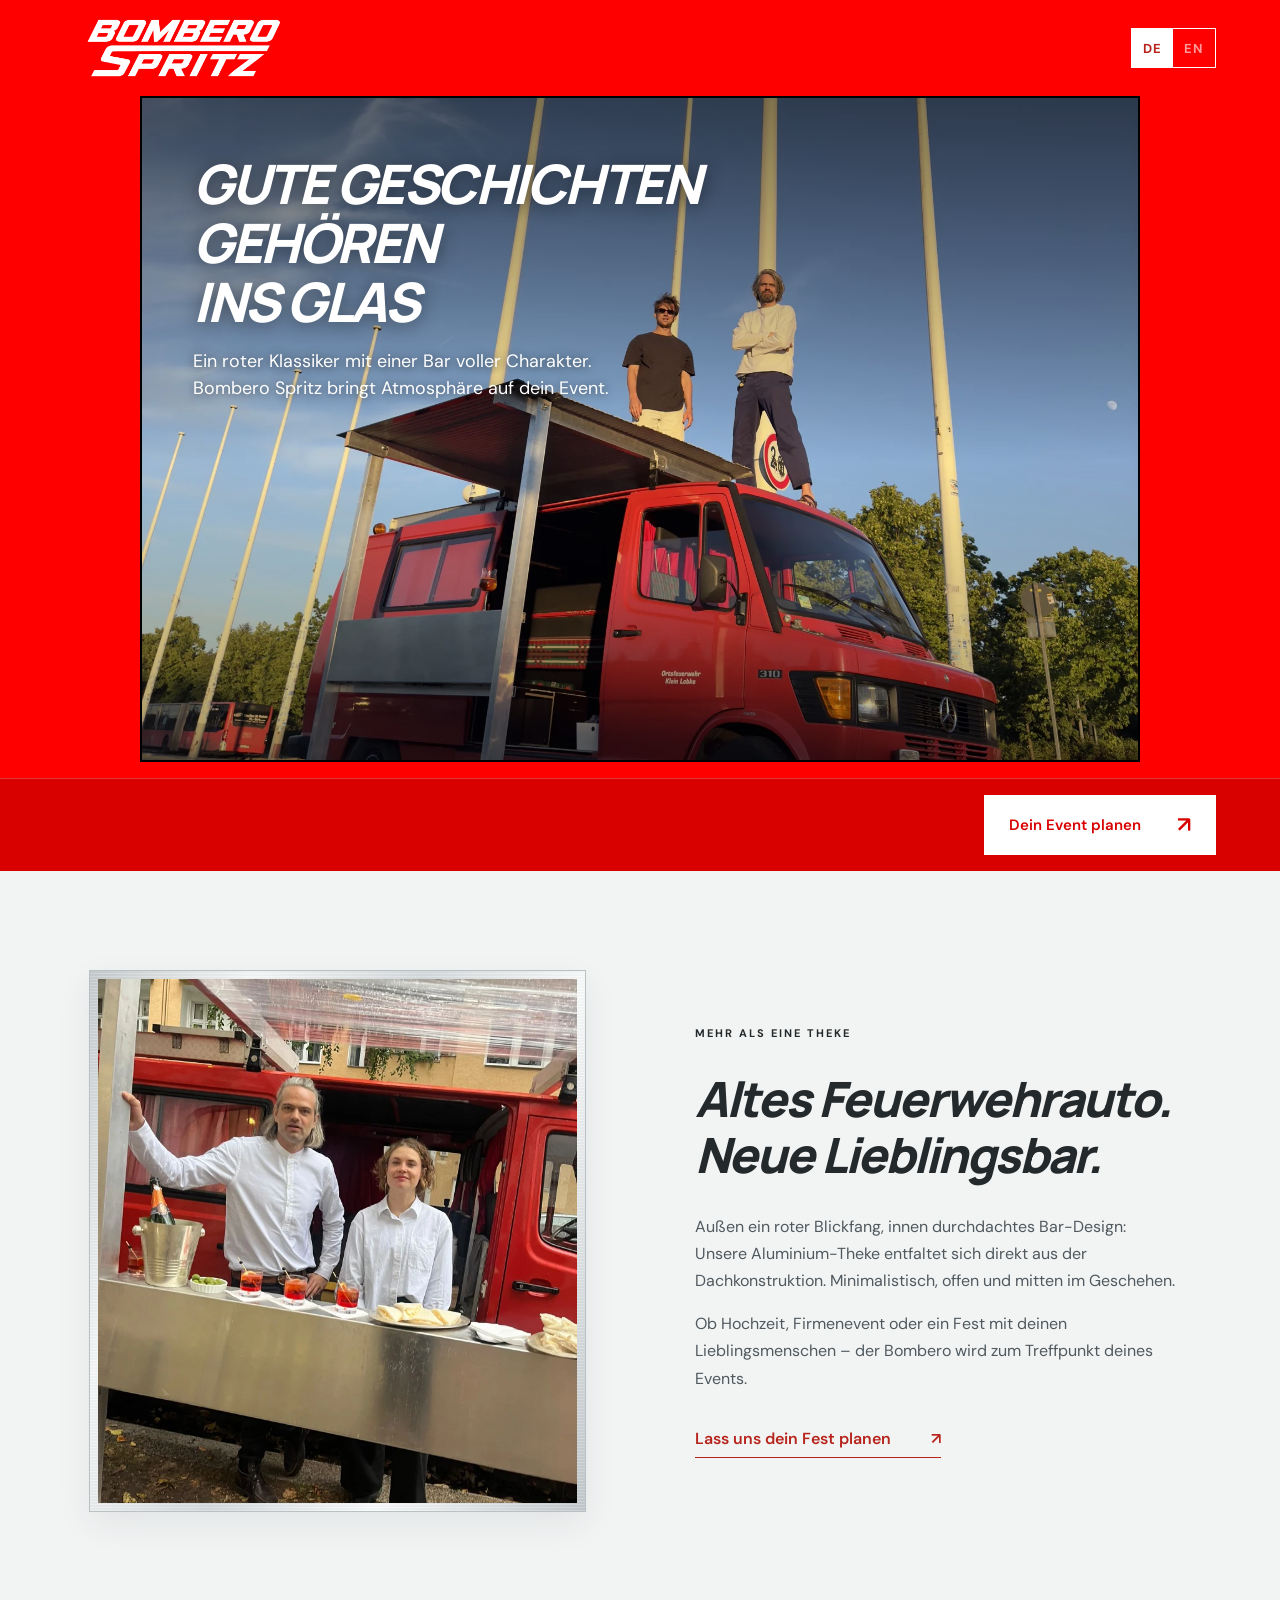
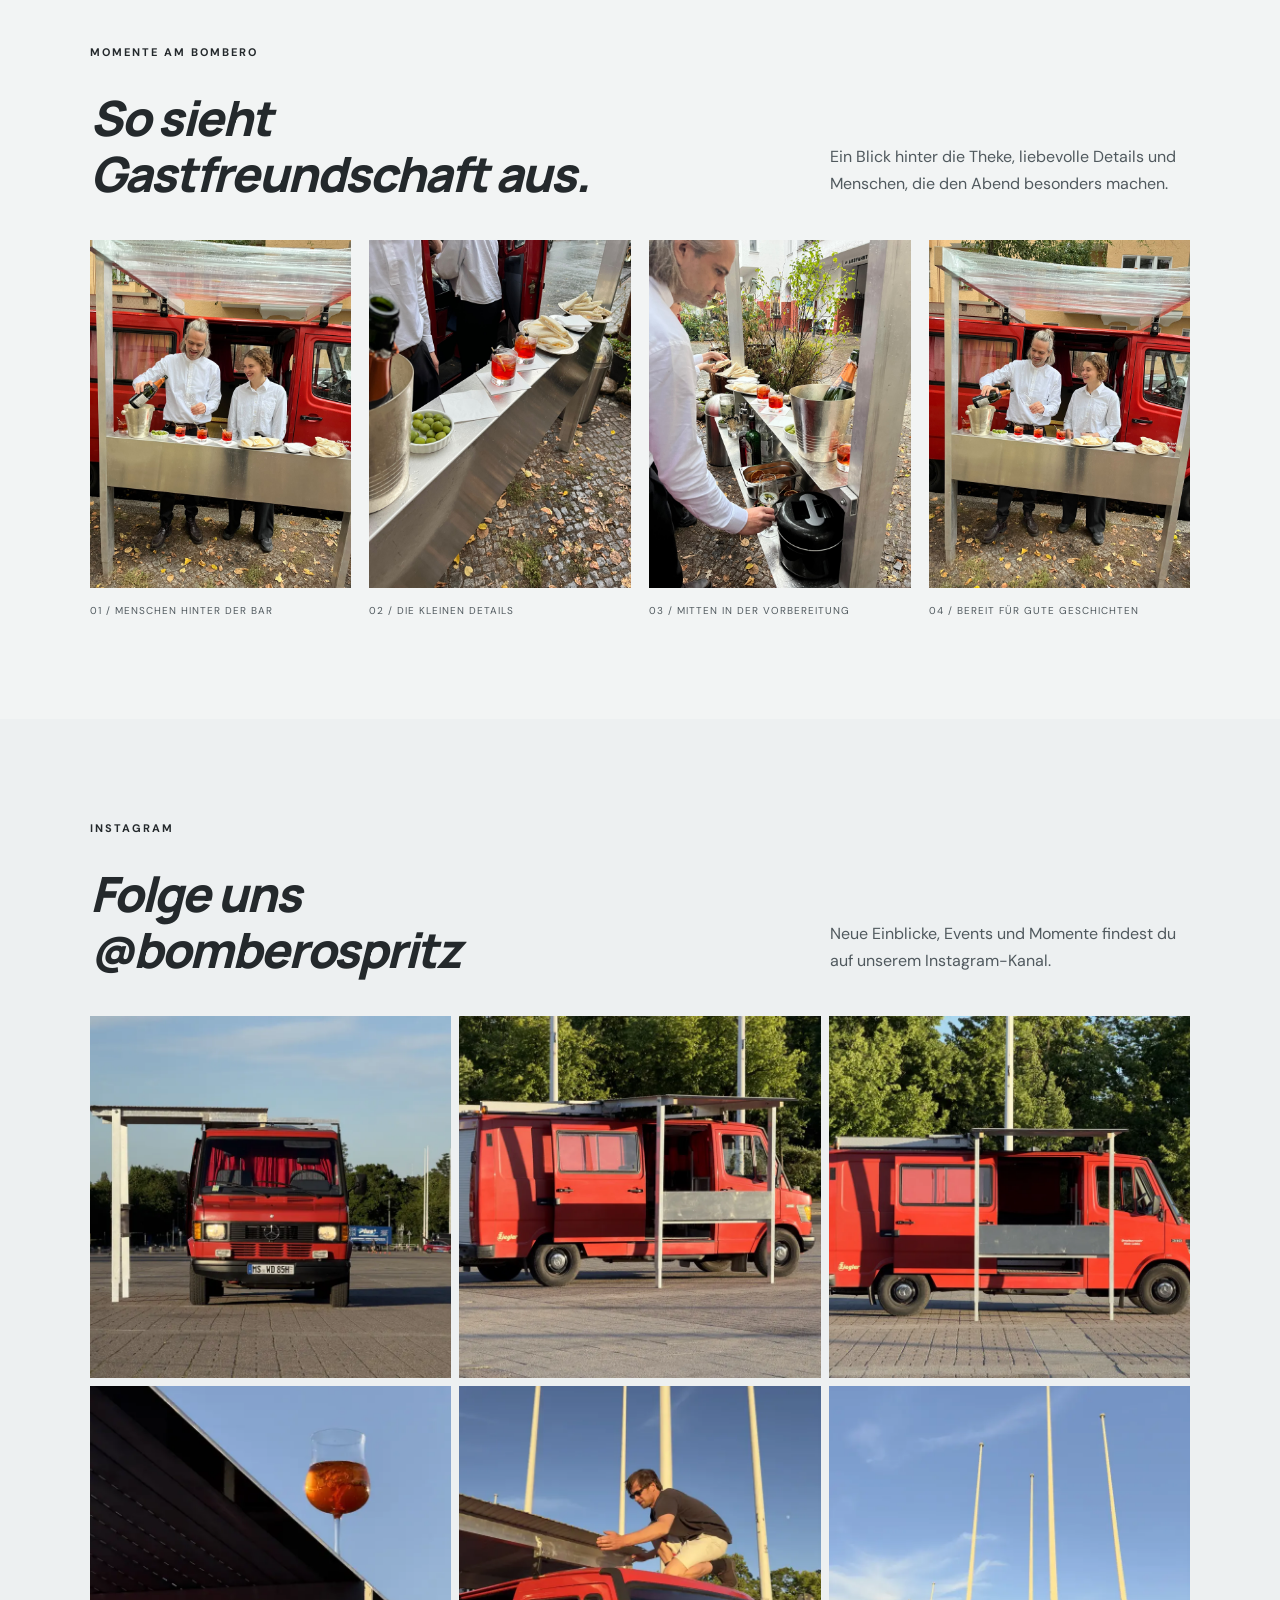
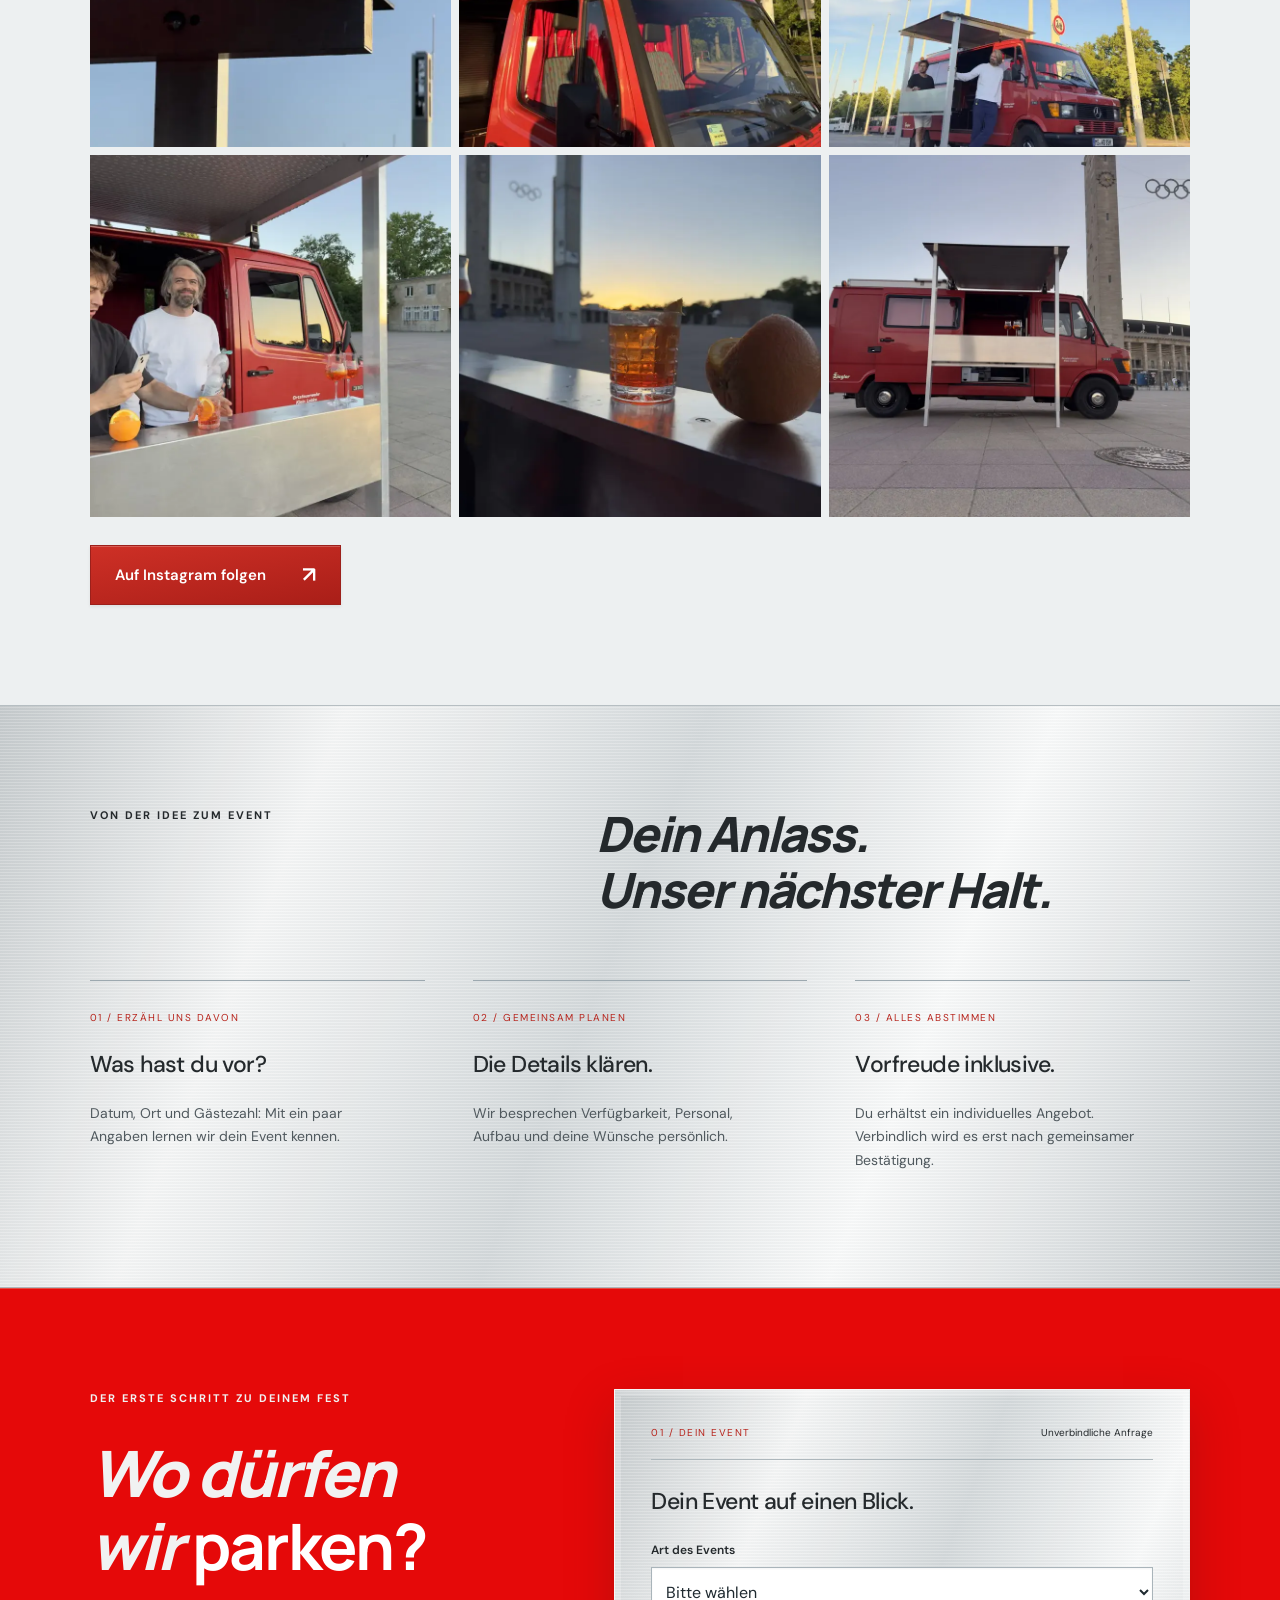
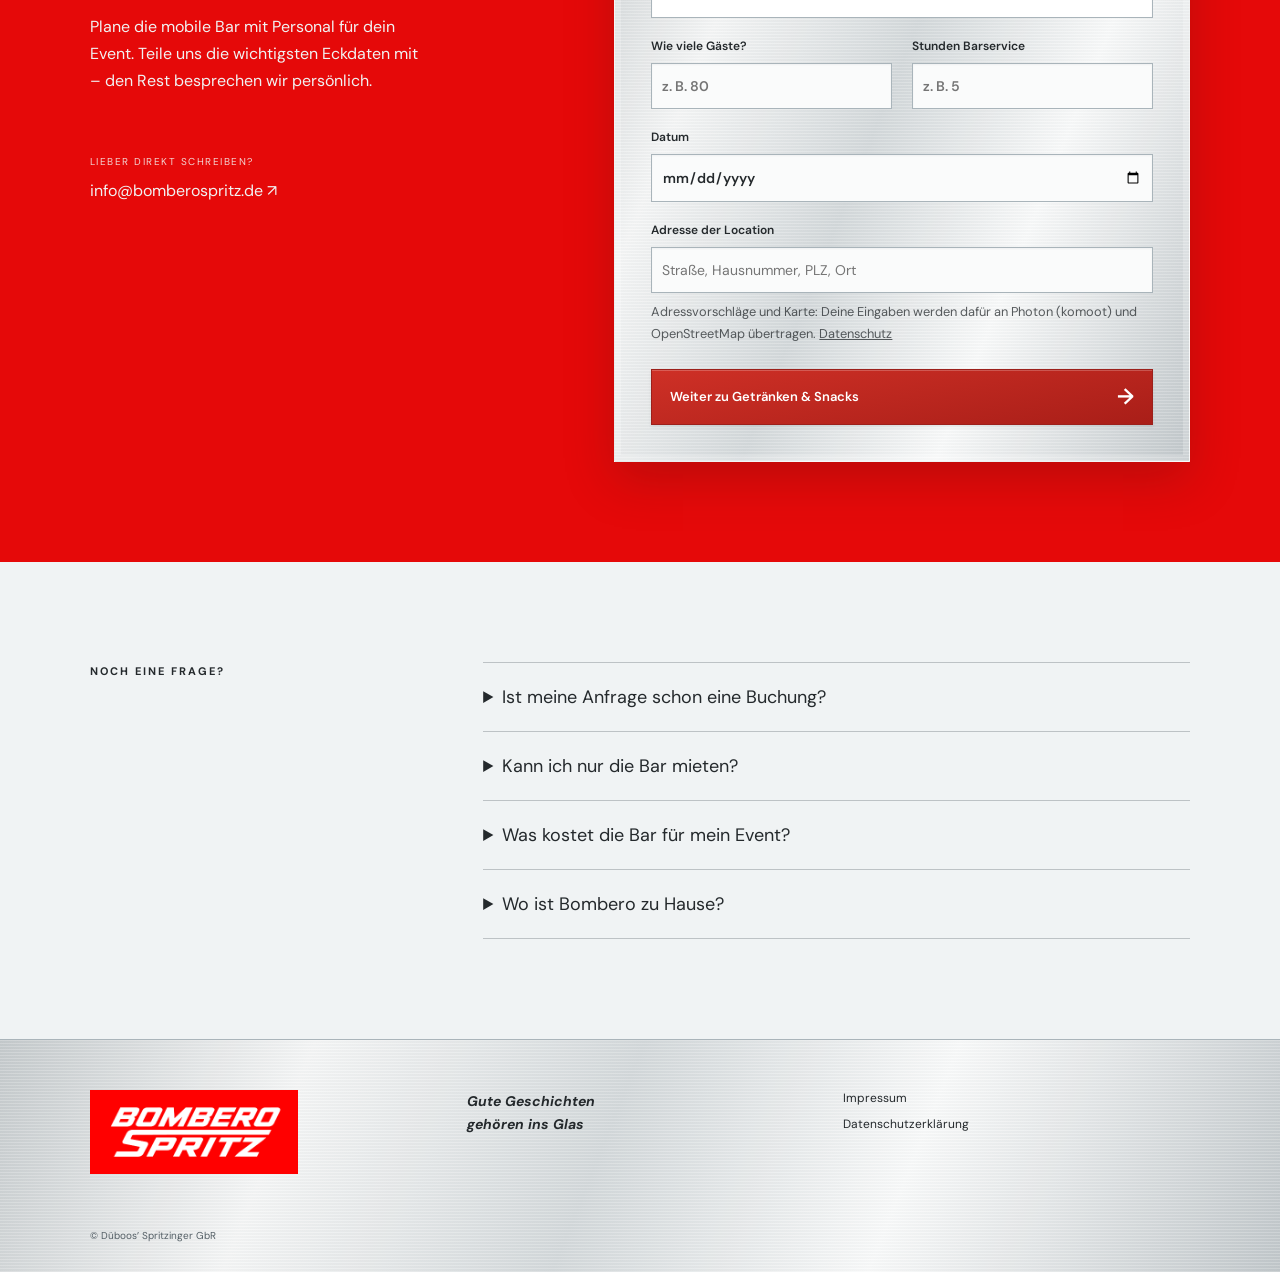
==== commit f565157e: "New hero layout, wide-screen split, automatic address suggestions Co-authored-by: Copilot <223556219" ====
--- a/index.html
+++ b/index.html
@@ -15,36 +15,27 @@
 <body>
     <header>
         <a class="brand" href="#" aria-label="Bombero Spritz Startseite"><img src="assets/logo.png" alt="Bombero Spritz" width="911" height="371"></a>
-        <nav aria-label="Hauptnavigation">
-            <a href="#bar">Die Bar</a><a href="#ablauf">So geht’s</a><div class="lang-switch" role="group" aria-label="Sprache / Language"><button type="button" data-lang="de" lang="de" aria-pressed="true">DE</button><button type="button" data-lang="en" lang="en" aria-pressed="false">EN</button></div><a class="button small" href="#event">Event anfragen <span>↗</span></a>
-        </nav>
+        <nav aria-label="Sprache"><div class="lang-switch" role="group" aria-label="Sprache / Language"><button type="button" data-lang="de" lang="de" aria-pressed="true">DE</button><button type="button" data-lang="en" lang="en" aria-pressed="false">EN</button></div></nav>
     </header>
     <main>
-        <section class="hero">
-            <div class="hero-copy">
-                <p class="eyebrow">
-                    MOBILE BAR. BERLINER ORIGINAL.
-                </p>
-                <h1>
-                    Gute Geschichten<br>gehören<br>ins Glas
-                </h1>
-                <p class="intro">
-                    Ein roter Klassiker mit einer Bar voller Charakter. <br> Bombero Spritz bringt Atmosphäre auf dein Event.
-                </p>
-                <a class="button" href="#event">Dein Event planen <span>↗</span></a>
-                <p class="note">
-                    Hochzeit · Firmenevent · Private Feste
-                </p>
-            </div>
-            <div class="hero-photo">
+        <div class="top-split">
+        <div class="top-hero">
+        <section class="stage">
+            <div class="stage-frame">
                 <img src="assets/hero.webp" alt="Zwei Mitglieder des Bombero-Teams auf dem Dach des roten Feuerwehrwagens">
-                <div class="photo-label">
-                    FEUERWEHR IM RUHESTAND.<br>IM EINSATZ FÜR DEIN FEST.
-                </div>
-            </div>
-        </section>
-        <div class="ticker" aria-hidden="true">
-            GUTE GESCHICHTEN GEHÖREN INS GLAS. <span>✳</span> GUTE GESCHICHTEN GEHÖREN INS GLAS.
+                <div class="stage-copy">
+                    <h1>
+                        Gute Geschichten<br>gehören<br>ins Glas
+                    </h1>
+                    <p class="intro">
+                        Ein roter Klassiker mit einer Bar voller Charakter. <br> Bombero Spritz bringt Atmosphäre auf dein Event.
+                    </p>
+                </div>
+            </div>
+        </section>
+        <div class="cta-banner">
+            <a class="button stage-cta" href="#event">Dein Event planen <span>↗</span></a>
+        </div>
         </div>
         <section class="story section" id="bar">
             <div class="story-photo">
@@ -66,6 +57,7 @@
                 <a class="text-link" href="#event">Lass uns dein Fest planen <span>↗</span></a>
             </div>
         </section>
+        </div>
         <section class="event-gallery section" id="einblicke">
             <div class="gallery-heading">
                 <div>
@@ -215,10 +207,7 @@
                                 <input id="adresse" name="adresse" type="text" autocomplete="off" maxlength="200" required placeholder="Straße, Hausnummer, PLZ, Ort" role="combobox" aria-expanded="false" aria-controls="venue-suggestions" aria-autocomplete="list">
                                 <ul id="venue-suggestions" class="venue-suggestions" role="listbox" hidden></ul>
                             </div>
-                            <div class="venue-consent" id="venue-consent">
-                                <p>Für Adressvorschläge und die Kartenansicht werden deine Eingaben an Photon (komoot) und OpenStreetMap übertragen. Ohne Zustimmung kannst du die Adresse einfach von Hand eintragen.</p>
-                                <button class="button small" type="button" id="venue-allow">Vorschläge &amp; Karte aktivieren</button>
-                            </div>
+                            <p class="venue-hint">Adressvorschläge und Karte: Deine Eingaben werden dafür an Photon (komoot) und OpenStreetMap übertragen. <a href="datenschutz.html">Datenschutz</a></p>
                             <div class="venue-map" id="venue-map" hidden></div>
                         </div>
                     </div>
--- a/style.css
+++ b/style.css
@@ -1454,20 +1454,14 @@
   background: #eef1f3;
 }
 
-.venue-consent {
-  display: flex;
-  align-items: center;
-  gap: 14px;
-  flex-wrap: wrap;
-  margin-top: 10px;
-  padding: 12px 14px;
-  background: #eef1f3;
-  font-size: .85rem;
-}
-
-.venue-consent p {
-  flex: 1 1 260px;
-  margin: 0;
+.venue-hint {
+  margin: 8px 0 0;
+  font-size: .8rem;
+  opacity: .75;
+}
+
+.venue-hint a {
+  text-decoration: underline;
 }
 
 .venue-map {
@@ -1616,3 +1610,236 @@
     left: max(26px, calc(50% - 210px + 12px));
   }
 }
+
+/* Red top bar with full-height logo and language switch only */
+body>header {
+  height: 96px;
+  padding: 0 5%;
+  background: #ff0000;
+  border-bottom: 0;
+}
+
+body>header .brand {
+  width: auto;
+  height: 100%;
+  display: block;
+}
+
+body>header .brand img {
+  width: auto;
+  height: 100%;
+}
+
+/* Hero: framed photo with slogan, intro and call to action on top */
+.stage {
+  background: #ff0000;
+  padding: 0 16px 16px;
+}
+
+.stage-frame {
+  position: relative;
+  height: clamp(480px, 74vh, 760px);
+  max-width: 1000px;
+  margin: 0 auto;
+  border: 2px solid #000;
+  overflow: hidden;
+  background: #000;
+  color: #fff;
+}
+
+.stage-frame>img {
+  position: absolute;
+  inset: 0;
+  width: 100%;
+  height: 100%;
+  object-fit: cover;
+  object-position: 50% 72%;
+}
+
+.stage-frame::after {
+  content: "";
+  position: absolute;
+  inset: 0;
+  background: linear-gradient(180deg, rgba(0,0,0,.5) 0%, rgba(0,0,0,0) 55%, rgba(0,0,0,.35) 100%);
+  pointer-events: none;
+}
+
+.stage-copy {
+  position: absolute;
+  z-index: 1;
+  top: clamp(24px, 5vw, 56px);
+  left: clamp(20px, 4vw, 56px);
+  right: clamp(20px, 4vw, 56px);
+}
+
+.stage-copy h1 {
+  margin: 0 0 18px;
+  color: #fff;
+  text-transform: uppercase;
+  font-family: 'Manrope', Arial, sans-serif;
+  font-weight: 800;
+  font-style: italic;
+  font-size: clamp(34px, 4.25vw, 68px);
+  letter-spacing: -2.5px;
+  line-height: 1.08;
+  text-shadow: 0 2px 18px rgba(0,0,0,.45);
+}
+
+.stage-copy .intro {
+  margin: 0;
+  color: #fff;
+  font-size: clamp(15px, 1.4vw, 19px);
+  line-height: 1.5;
+  text-shadow: 0 1px 10px rgba(0,0,0,.6);
+}
+
+.stage-cta {
+  position: absolute;
+  z-index: 1;
+  right: clamp(16px, 3vw, 40px);
+  bottom: clamp(16px, 3vw, 40px);
+  background: #fff;
+  color: #d90000;
+  border: 1px solid #fff;
+  box-shadow: none;
+}
+
+.stage-cta:hover {
+  background: #e9edef;
+}
+
+@media (max-width:800px) {
+  body>header {
+    height: 72px;
+  }
+  .stage {
+    padding: 0 10px 10px;
+  }
+  .stage-frame {
+    height: min(150vw, 680px);
+  }
+  .stage-copy h1 {
+    letter-spacing: -1.5px;
+  }
+}
+
+/* Mobile hero: full-bleed photo, compact CTA, intro at the bottom, smaller language switch */
+@media (max-width:800px) {
+  .stage {
+    padding: 0;
+  }
+  .stage-frame {
+    max-width: none;
+    border: 0;
+  }
+  .stage-copy {
+    display: contents;
+  }
+  .stage-copy h1 {
+    position: absolute;
+    z-index: 1;
+    top: 20px;
+    left: 16px;
+    right: 16px;
+    margin: 0;
+  }
+  .stage-copy .intro {
+    position: absolute;
+    z-index: 1;
+    left: 16px;
+    right: 16px;
+    bottom: 44px;
+    font-size: 14px;
+  }
+  .stage-cta {
+    right: 10px;
+    bottom: 10px;
+    min-height: 0;
+    height: auto;
+    padding: 5px 8px;
+    font-size: 9px;
+  }
+  .stage-cta span {
+    display: none;
+  }
+  nav .lang-switch {
+    height: 20px;
+  }
+  nav .lang-switch button {
+    font-size: 9px;
+    padding: 0 6px;
+    letter-spacing: .5px;
+  }
+}
+
+/* Call-to-action sits in the red banner below the hero photo */
+.cta-banner {
+  display: flex;
+  justify-content: flex-end;
+  padding: 16px 5%;
+  background: #d90000;
+  border-top: 1px solid #ffffff38;
+}
+
+.cta-banner .stage-cta {
+  position: static;
+}
+
+@media (max-width:800px) {
+  .cta-banner {
+    padding: 10px;
+  }
+  .stage-copy .intro {
+    bottom: 14px;
+  }
+}
+
+/* Very wide screens: red left half (logo, hero), white right half (story) at equal image height */
+@media (min-width:1500px) {
+  :root {
+    --pic-h: clamp(520px, calc(100vh - 220px), 900px);
+  }
+  body>header {
+    position: relative;
+    z-index: 2;
+    width: 50%;
+  }
+  .top-split {
+    display: grid;
+    grid-template-columns: minmax(0, 1fr) minmax(0, 1fr);
+    margin-top: -96px;
+  }
+  .top-hero {
+    background: #ff0000;
+    padding-top: 96px;
+  }
+  .top-hero .stage-frame {
+    width: 100%;
+    max-width: none;
+    height: var(--pic-h);
+  }
+  .top-split>.story {
+    background: #fff;
+    display: grid;
+    grid-template-columns: minmax(0, 1fr) minmax(0, 1fr);
+    gap: 40px;
+    align-items: start;
+    padding: 96px 40px 16px 16px;
+  }
+  .top-split>.story .story-photo {
+    height: var(--pic-h);
+    max-height: none;
+  }
+  .top-split>.story .story-photo img {
+    width: 100%;
+    height: 100%;
+    object-fit: cover;
+  }
+  .top-split>.story>div:last-child {
+    align-self: center;
+    min-width: 0;
+  }
+  .top-split>.story h2 {
+    font-size: clamp(30px, 2.4vw, 46px);
+  }
+}
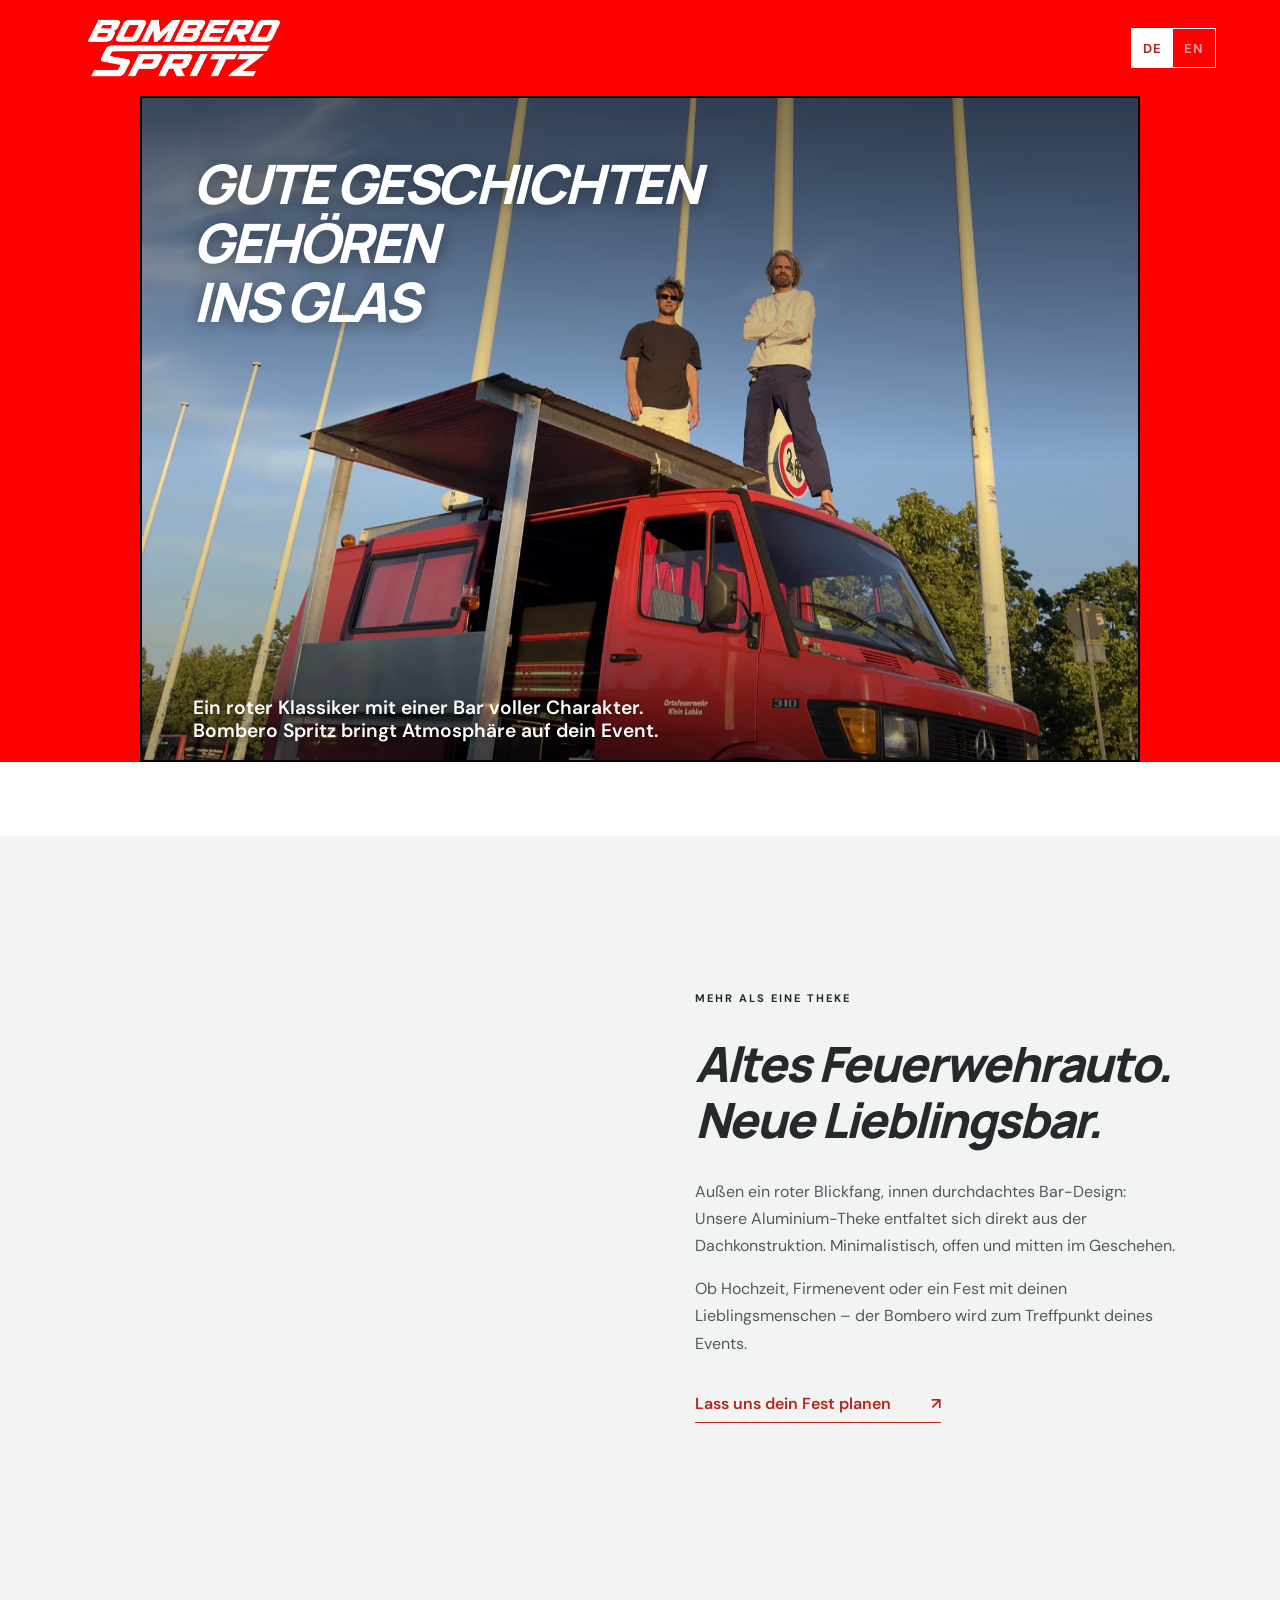
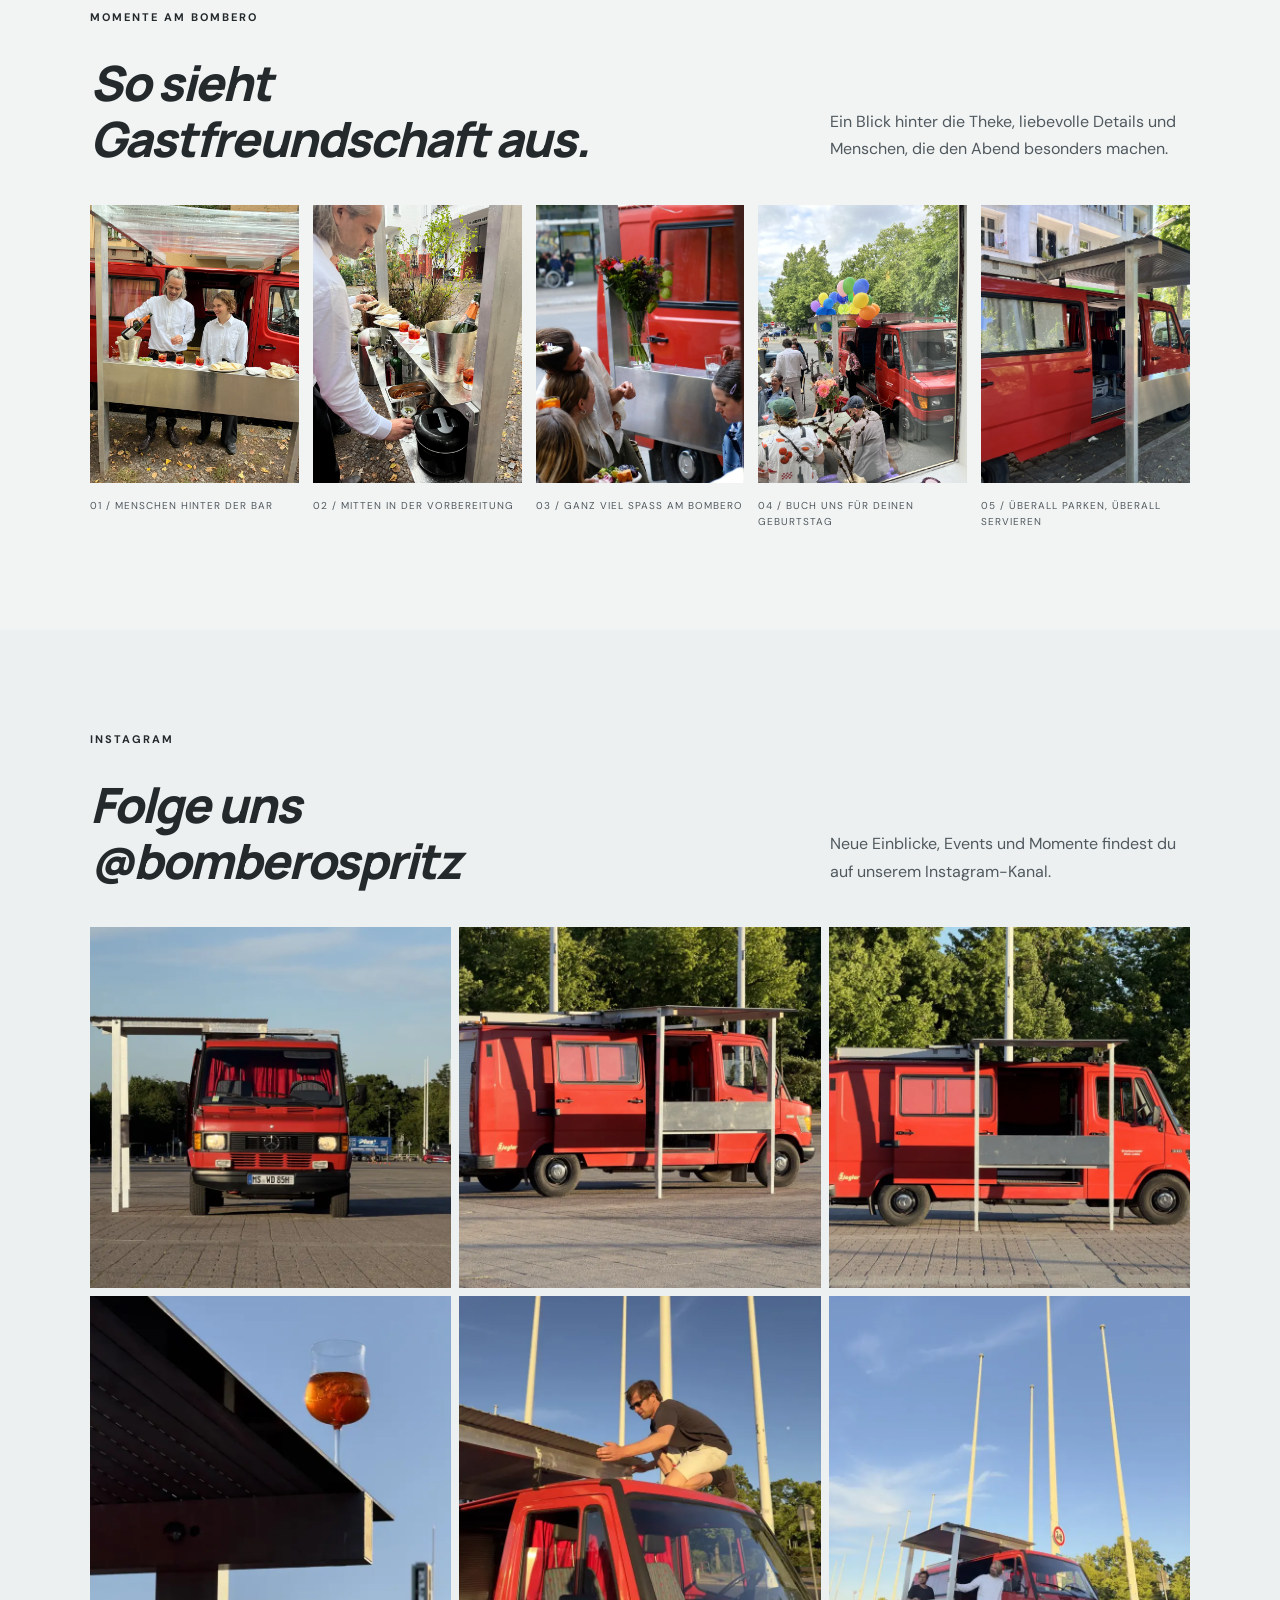
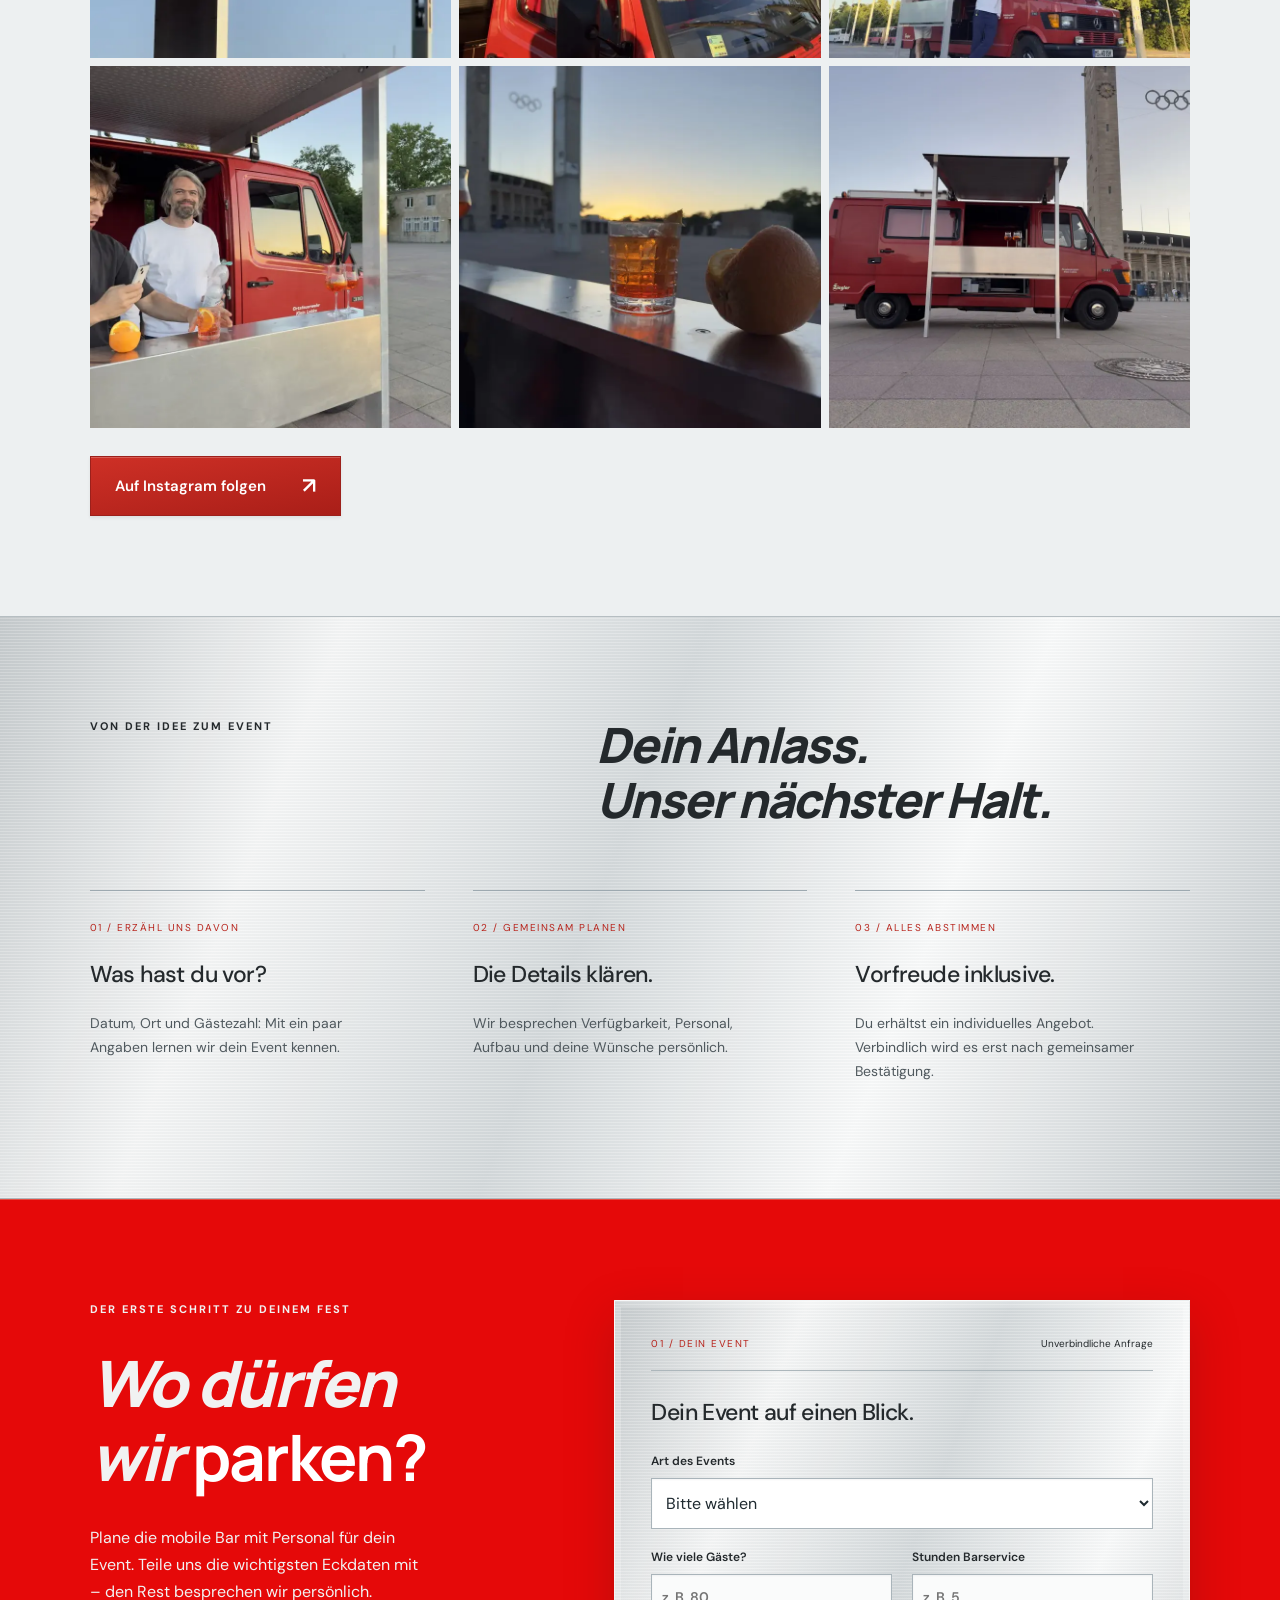
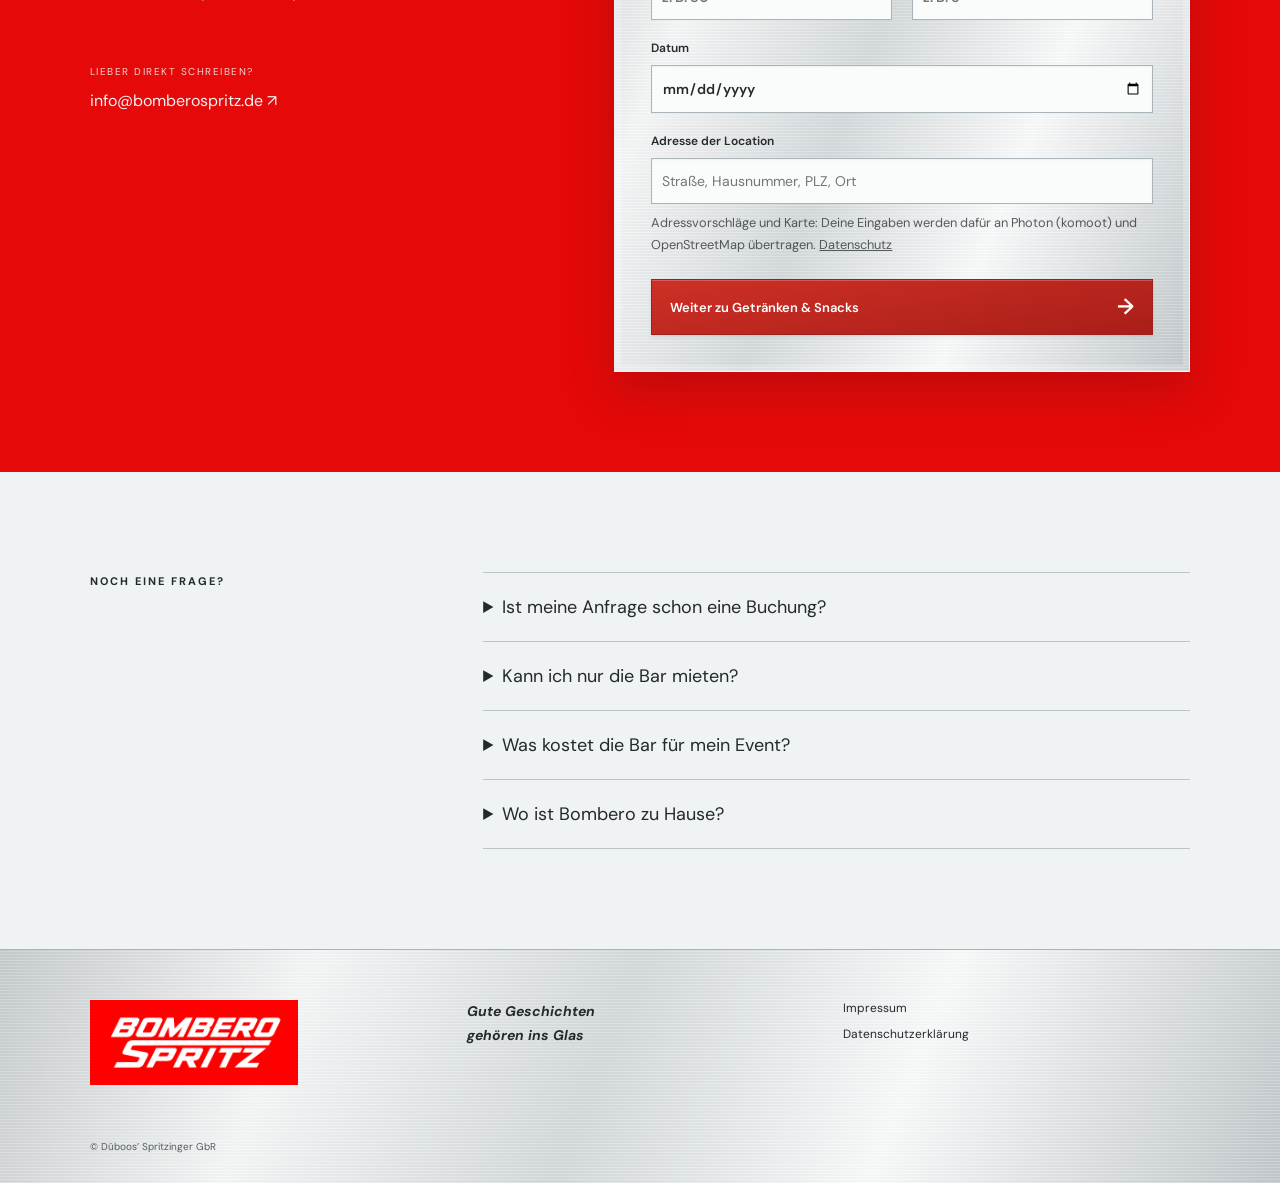
==== commit 26fd95ff: "Pulsing CTA banner, hero zoom, slideshow, new gallery photos Co-authored-by: Copilot <223556219+Copi" ====
--- a/index.html
+++ b/index.html
@@ -33,13 +33,14 @@
                 </div>
             </div>
         </section>
-        <div class="cta-banner">
-            <a class="button stage-cta" href="#event">Dein Event planen <span>↗</span></a>
+        <div class="cta-row">
+            <a class="stage-cta" href="#event">Dein Event planen</a>
         </div>
         </div>
         <section class="story section" id="bar">
-            <div class="story-photo">
-                <img src="assets/story-bar.webp" alt="Zwei Mitglieder des Bombero-Teams hinter der glänzenden Aluminium-Theke vor dem roten Feuerwehrwagen" loading="lazy">
+            <div class="story-photo slideshow">
+                <img src="assets/foto_2a.webp" alt="Zwei Mitglieder des Bombero-Teams hinter der glänzenden Aluminium-Theke vor dem roten Feuerwehrwagen" loading="lazy">
+                <img src="assets/foto_2b.webp" alt="" loading="lazy">
             </div>
             <div>
                 <p class="eyebrow">
@@ -80,21 +81,27 @@
                     </figcaption>
                 </figure>
                 <figure>
-                    <a href="assets/event-details.jpg" target="_blank" rel="noopener" aria-label="Detailfoto in voller Größe öffnen"><img src="assets/event-details.jpg" alt="Rote Drinks, grüne Oliven und Sandwiches auf der Metalltheke" loading="lazy" width="1536" height="2048"></a>
+                    <a href="assets/event-service.jpg" target="_blank" rel="noopener" aria-label="Servicefoto in voller Größe öffnen"><img src="assets/event-service.jpg" alt="Ein Blick hinter die Theke während der Vorbereitung" loading="lazy" width="1536" height="2048"></a>
                     <figcaption>
-                        02 / Die kleinen Details
+                        02 / Mitten in der Vorbereitung
                     </figcaption>
                 </figure>
                 <figure>
-                    <a href="assets/event-service.jpg" target="_blank" rel="noopener" aria-label="Servicefoto in voller Größe öffnen"><img src="assets/event-service.jpg" alt="Ein Blick hinter die Theke während der Vorbereitung" loading="lazy" width="1536" height="2048"></a>
+                    <a href="assets/so-much-fun.webp" target="_blank" rel="noopener" aria-label="Foto in voller Größe öffnen"><img src="assets/so-much-fun.webp" alt="Gäste mit Tellern und Drinks vor dem roten Feuerwehrwagen mit Blumenstrauß auf der Theke" loading="lazy" width="1066" height="1600"></a>
                     <figcaption>
-                        03 / Mitten in der Vorbereitung
+                        03 / Ganz viel Spaß am Bombero
                     </figcaption>
                 </figure>
                 <figure>
-                    <a href="assets/event-bar.jpg" target="_blank" rel="noopener" aria-label="Barfoto in voller Größe öffnen"><img src="assets/event-bar.jpg" alt="Das Bombero-Team mit Drinks und Snacks vor dem roten Feuerwehrwagen" loading="lazy" width="1536" height="2048"></a>
+                    <a href="assets/book-it.webp" target="_blank" rel="noopener" aria-label="Foto in voller Größe öffnen"><img src="assets/book-it.webp" alt="Bunte Luftballons über dem roten Feuerwehrwagen, Gäste feiern im Vordergrund" loading="lazy" width="1350" height="1800"></a>
                     <figcaption>
-                        04 / Bereit für gute Geschichten
+                        04 / Buch uns für deinen Geburtstag
+                    </figcaption>
+                </figure>
+                <figure>
+                    <a href="assets/park-and-serve.webp" target="_blank" rel="noopener" aria-label="Foto in voller Größe öffnen"><img src="assets/park-and-serve.webp" alt="Der rote Feuerwehrwagen mit ausgeklappter Theke am Straßenrand" loading="lazy" width="1800" height="1350"></a>
+                    <figcaption>
+                        05 / Überall parken, überall servieren
                     </figcaption>
                 </figure>
             </div>
--- a/style.css
+++ b/style.css
@@ -1772,28 +1772,6 @@
   }
 }
 
-/* Call-to-action sits in the red banner below the hero photo */
-.cta-banner {
-  display: flex;
-  justify-content: flex-end;
-  padding: 16px 5%;
-  background: #d90000;
-  border-top: 1px solid #ffffff38;
-}
-
-.cta-banner .stage-cta {
-  position: static;
-}
-
-@media (max-width:800px) {
-  .cta-banner {
-    padding: 10px;
-  }
-  .stage-copy .intro {
-    bottom: 14px;
-  }
-}
-
 /* Very wide screens: red left half (logo, hero), white right half (story) at equal image height */
 @media (min-width:1500px) {
   :root {
@@ -1843,3 +1821,234 @@
     font-size: clamp(30px, 2.4vw, 46px);
   }
 }
+
+/* Larger intro at the bottom, pulsing text-only CTA on the very bottom of the hero photo */
+.stage-copy {
+  top: 0;
+  bottom: 0;
+  left: 0;
+  right: 0;
+  display: block;
+}
+
+.stage-copy h1 {
+  position: absolute;
+  top: clamp(24px, 5vw, 56px);
+  left: clamp(20px, 4vw, 56px);
+  right: clamp(20px, 4vw, 56px);
+}
+
+.stage-copy .intro {
+  position: absolute;
+  left: clamp(20px, 4vw, 56px);
+  right: clamp(20px, 4vw, 56px);
+  bottom: 84px;
+  font-size: clamp(20px, 2.1vw, 30px);
+  font-weight: 600;
+  line-height: 1.35;
+}
+
+.stage-cta {
+  left: 0;
+  right: 0;
+  bottom: 0;
+  padding: 18px 20px;
+  background: transparent;
+  border: 0;
+  color: #fff;
+  font-weight: 800;
+  font-size: 18px;
+  letter-spacing: 1px;
+  justify-content: center;
+  text-transform: uppercase;
+  animation: cta-pulse 2.4s ease-in-out infinite;
+}
+
+.stage-cta:hover {
+  background: #ff0000;
+  animation: none;
+}
+
+@keyframes cta-pulse {
+  0%, 100% { background-color: rgba(255,0,0,0); }
+  50% { background-color: rgba(255,0,0,1); }
+}
+
+@media (prefers-reduced-motion: reduce) {
+  .stage-cta { animation: none; background: #ff0000; }
+}
+
+@media (max-width:800px) {
+  .stage-copy {
+    display: block;
+  }
+  .stage-copy h1 {
+    top: 20px;
+    left: 16px;
+    right: 16px;
+  }
+  .stage-copy .intro {
+    left: 16px;
+    right: 16px;
+    bottom: 64px;
+    font-size: 19px;
+  }
+  .stage-cta {
+    left: 0;
+    right: 0;
+    bottom: 0;
+    padding: 14px;
+    font-size: 15px;
+  }
+}
+
+/* Story photos: no frame, slow cross-fade slideshow */
+.story-photo {
+  padding: 0;
+  background: none;
+  box-shadow: none;
+  position: relative;
+  overflow: hidden;
+}
+
+.story-photo.slideshow img {
+  position: absolute;
+  inset: 0;
+  width: 100%;
+  height: 100%;
+  object-fit: cover;
+  opacity: 0;
+  animation: slide-fade 16s infinite;
+}
+
+.story-photo.slideshow img:nth-child(2) {
+  animation-delay: -8s;
+}
+
+@keyframes slide-fade {
+  0%, 45% { opacity: 1; }
+  55%, 95% { opacity: 0; }
+  100% { opacity: 1; }
+}
+
+@media (prefers-reduced-motion: reduce) {
+  .story-photo.slideshow img { animation: none; }
+  .story-photo.slideshow img:first-child { opacity: 1; }
+}
+
+/* CTA below the hero on white, text-only pulse from transparent to red */
+.stage {
+  padding-bottom: 0;
+}
+
+.cta-row {
+  background: #fff;
+  text-align: center;
+  padding: 18px 20px;
+}
+
+.cta-row .stage-cta {
+  position: static;
+  display: inline-block;
+  padding: 6px 14px;
+  background: none;
+  border: 0;
+  color: #ff0000;
+  font-weight: 800;
+  font-size: 20px;
+  letter-spacing: 1px;
+  text-transform: uppercase;
+  text-decoration: none;
+  animation: cta-text-pulse 2.4s ease-in-out infinite;
+}
+
+.cta-row .stage-cta:hover {
+  background: none;
+  animation: none;
+}
+
+@keyframes cta-text-pulse {
+  0%, 100% { color: rgba(255,0,0,0); }
+  50% { color: rgba(255,0,0,1); }
+}
+
+@media (prefers-reduced-motion: reduce) {
+  .cta-row .stage-cta { animation: none; }
+}
+
+/* Smaller, tighter intro text at the bottom of the hero */
+.stage-copy .intro {
+  bottom: 18px;
+  font-size: clamp(15px, 1.5vw, 21px);
+  line-height: 1.2;
+}
+
+@media (max-width:800px) {
+  .stage-copy .intro {
+    bottom: 14px;
+    font-size: 14px;
+    line-height: 1.2;
+  }
+  .cta-row {
+    padding: 12px;
+  }
+  .cta-row .stage-cta {
+    font-size: 16px;
+  }
+}
+
+/* Very slow zoom-in on the hero photo */
+.stage-frame>img {
+  animation: hero-zoom 10s ease-out forwards;
+}
+
+@keyframes hero-zoom {
+  from { transform: scale(1); }
+  to { transform: scale(1.12); }
+}
+
+@media (prefers-reduced-motion: reduce) {
+  .stage-frame>img { animation: none; }
+}
+
+/* Banner pulses from white to Bombero red, text stays white */
+.cta-row {
+  animation: banner-pulse 2.4s ease-in-out infinite;
+}
+
+.cta-row .stage-cta {
+  color: #fff;
+  animation: none;
+}
+
+@keyframes banner-pulse {
+  0%, 100% { background-color: #fff; }
+  50% { background-color: #ff0000; }
+}
+
+@media (prefers-reduced-motion: reduce) {
+  .cta-row { animation: none; background-color: #ff0000; }
+}
+
+/* Five gallery photos */
+.photo-grid {
+  grid-template-columns: repeat(5, minmax(0, 1fr));
+  gap: 14px;
+}
+
+.photo-grid figure:last-child img {
+  object-position: 12% 50%;
+}
+
+@media (max-width:1000px) {
+  .photo-grid {
+    grid-template-columns: repeat(2, minmax(0, 1fr));
+  }
+  .photo-grid figure:last-child {
+    grid-column: 1 / -1;
+  }
+  .photo-grid figure:last-child img {
+    aspect-ratio: 4/3;
+    object-position: 50% 50%;
+  }
+}
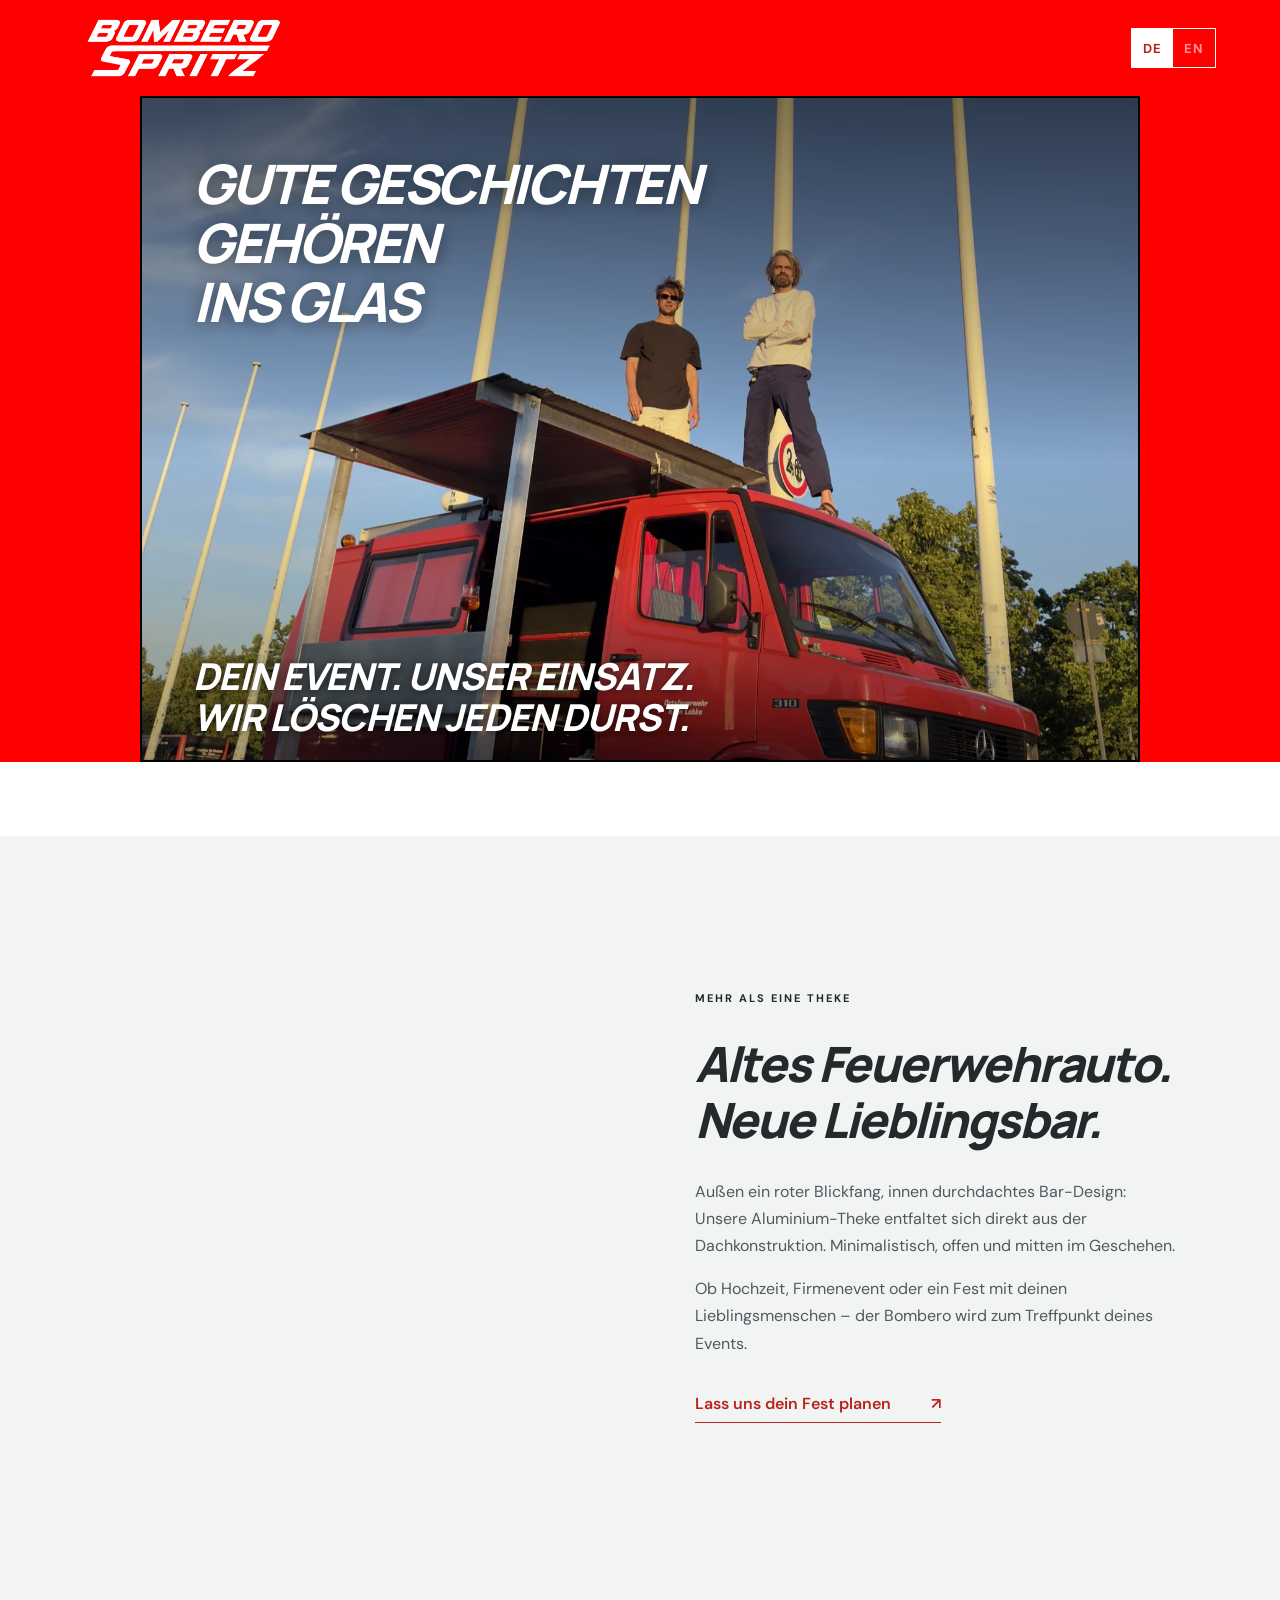
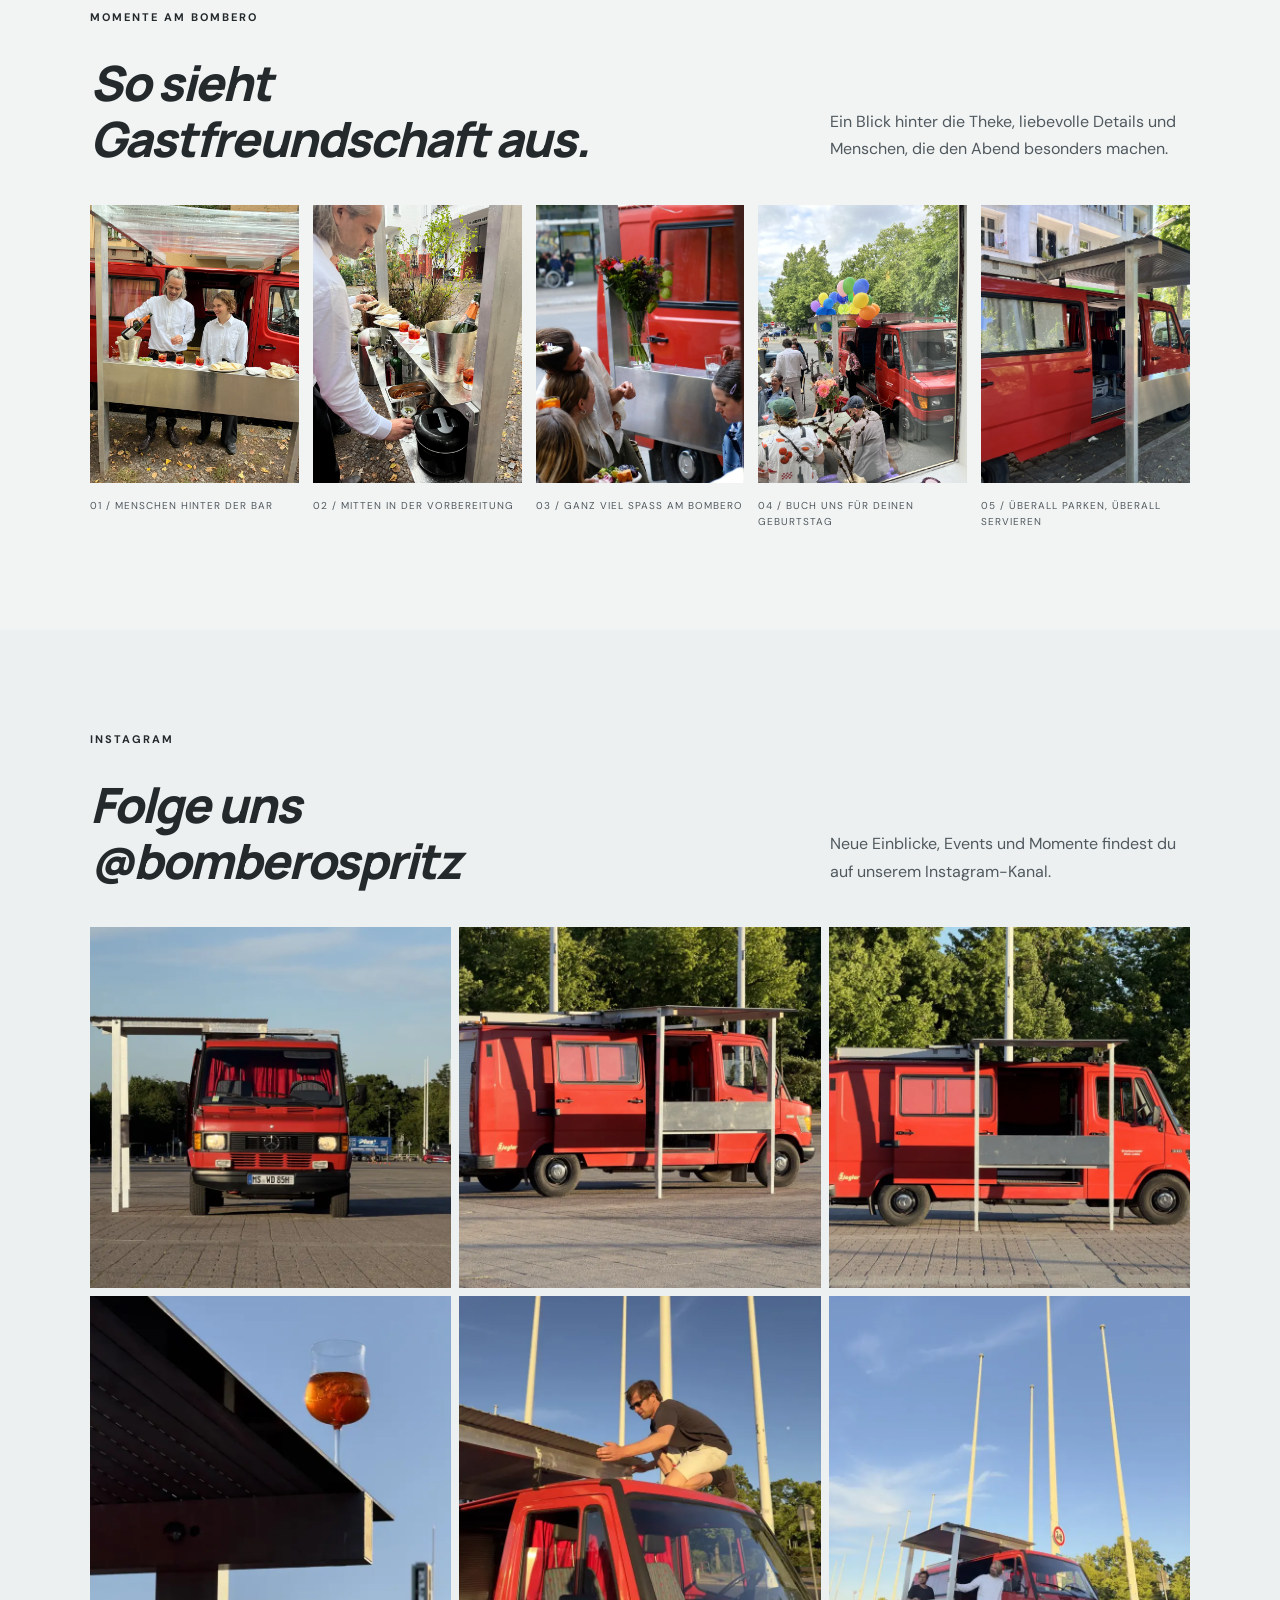
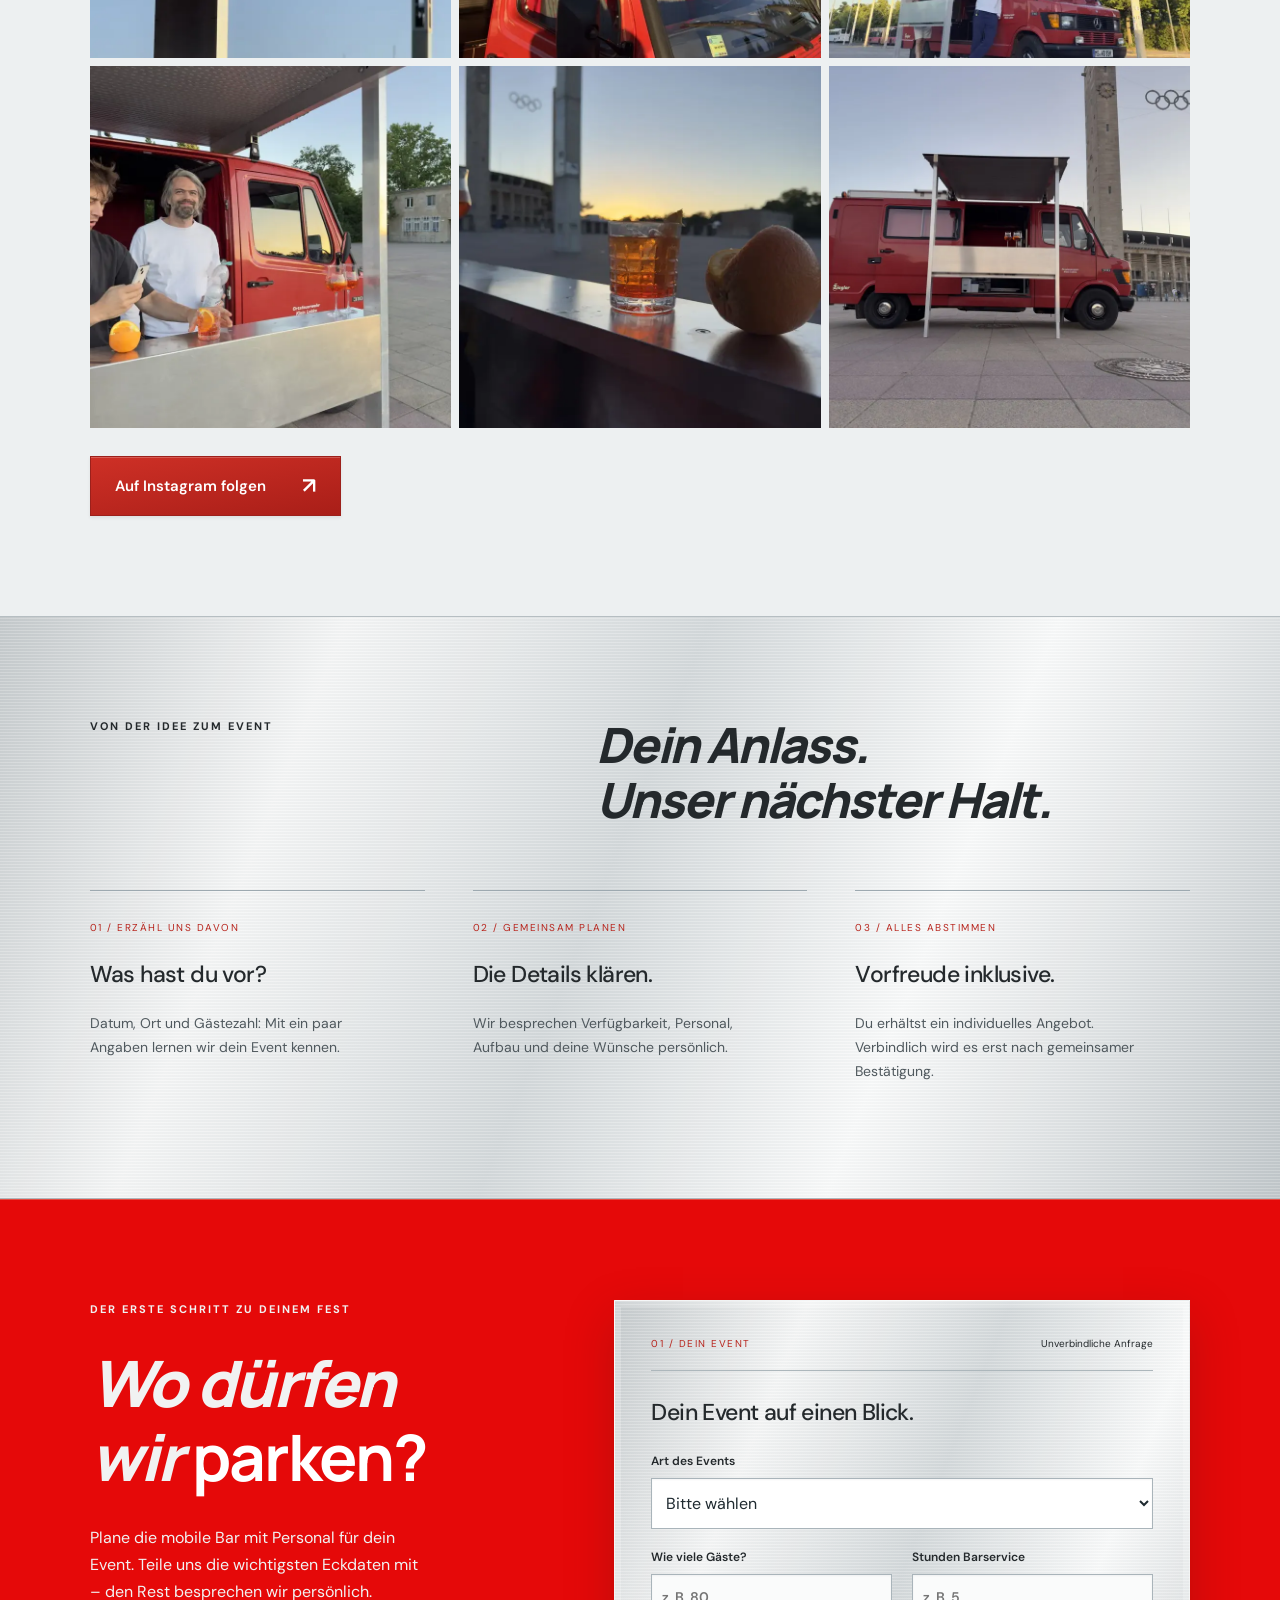
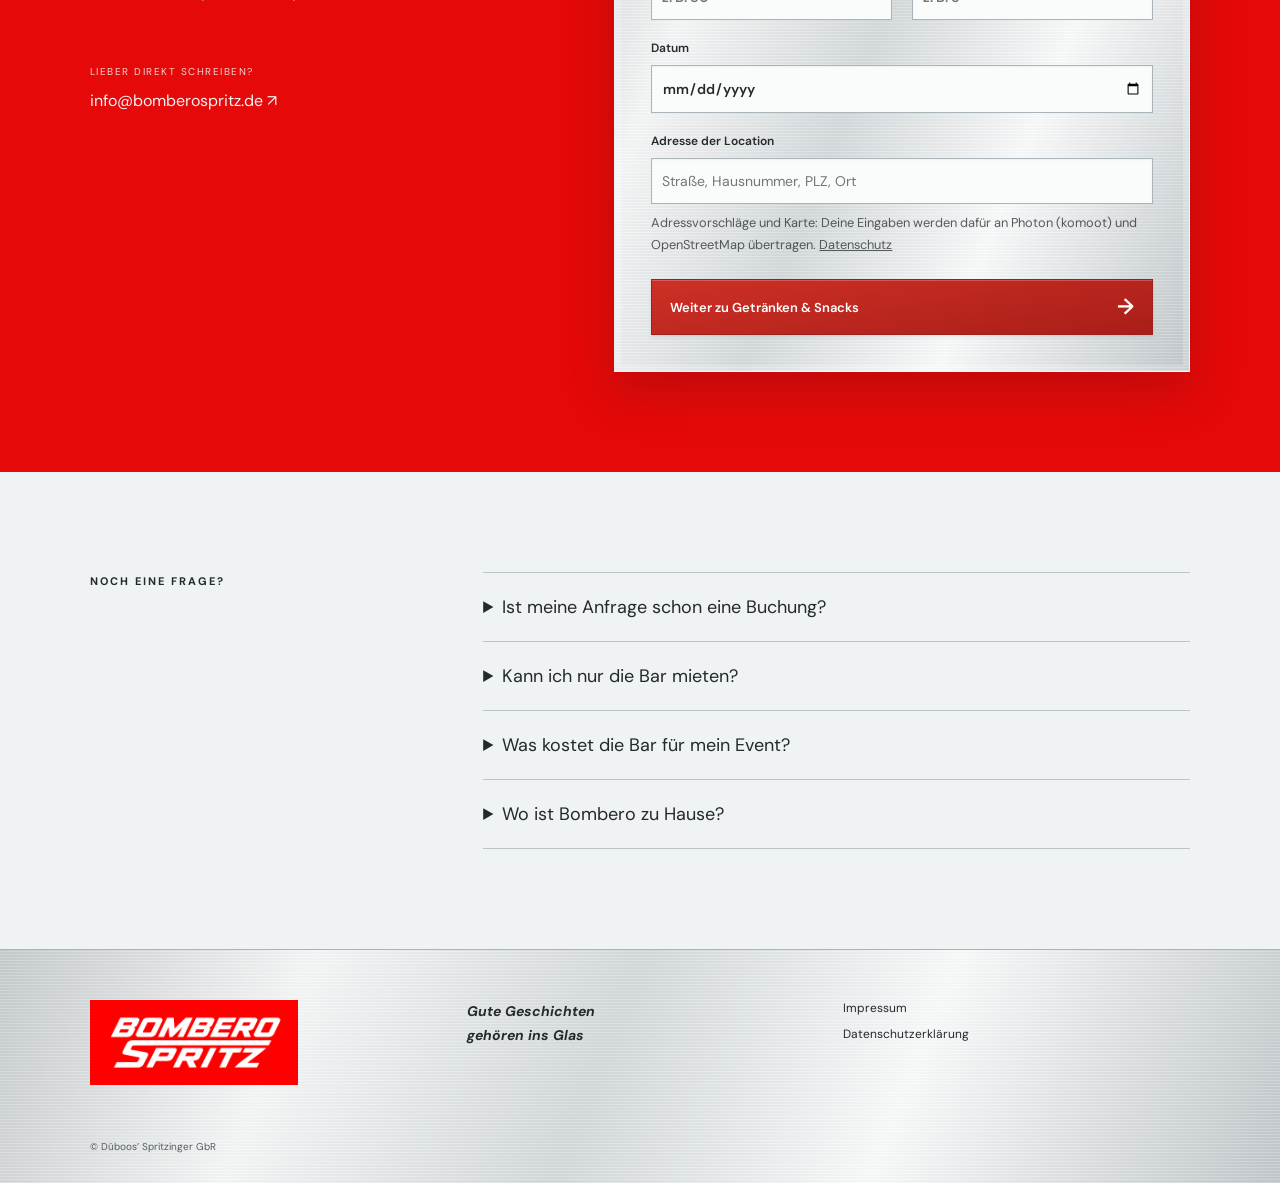
==== commit c5964212: "New hero slogan in title font (DE/EN) Co-authored-by: Copilot <223556219+Copilot@users.noreply.githu" ====
--- a/index.html
+++ b/index.html
@@ -28,7 +28,7 @@
                         Gute Geschichten<br>gehören<br>ins Glas
                     </h1>
                     <p class="intro">
-                        Ein roter Klassiker mit einer Bar voller Charakter. <br> Bombero Spritz bringt Atmosphäre auf dein Event.
+                        Dein Event. Unser Einsatz.<br>Wir löschen jeden Durst.
                     </p>
                 </div>
             </div>
--- a/style.css
+++ b/style.css
@@ -2052,3 +2052,29 @@
     object-position: 50% 50%;
   }
 }
+
+/* Slogan at the bottom of the hero, in the title font */
+.stage-copy .intro {
+  font-family: 'Manrope', Arial, sans-serif;
+  font-weight: 800;
+  font-style: italic;
+  text-transform: uppercase;
+  letter-spacing: -1px;
+  font-size: clamp(22px, 2.9vw, 42px);
+  line-height: 1.1;
+  bottom: 22px;
+}
+
+@media (max-width:800px) {
+  .stage-copy .intro {
+    font-size: 21px;
+    letter-spacing: -.5px;
+    bottom: 14px;
+  }
+}
+
+@media (max-width:800px) {
+  .stage-copy .intro br {
+    display: inline;
+  }
+}
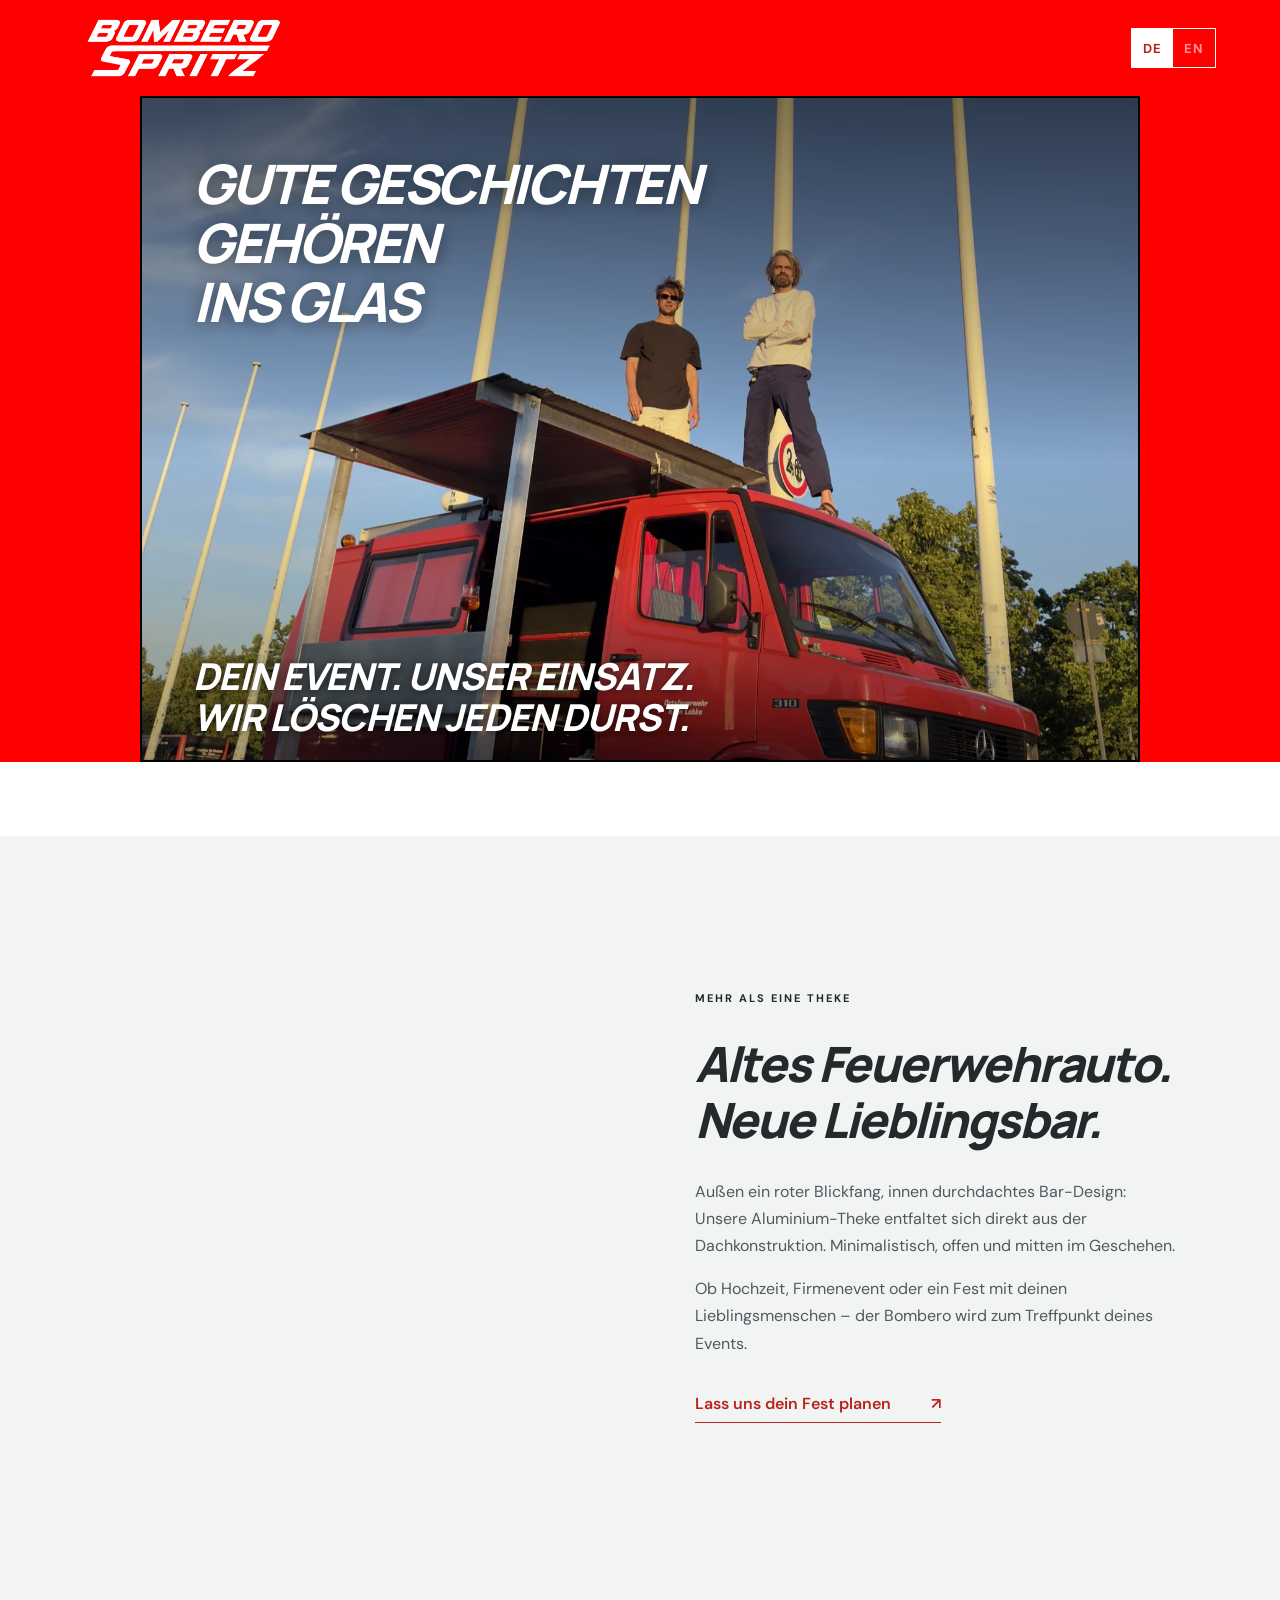
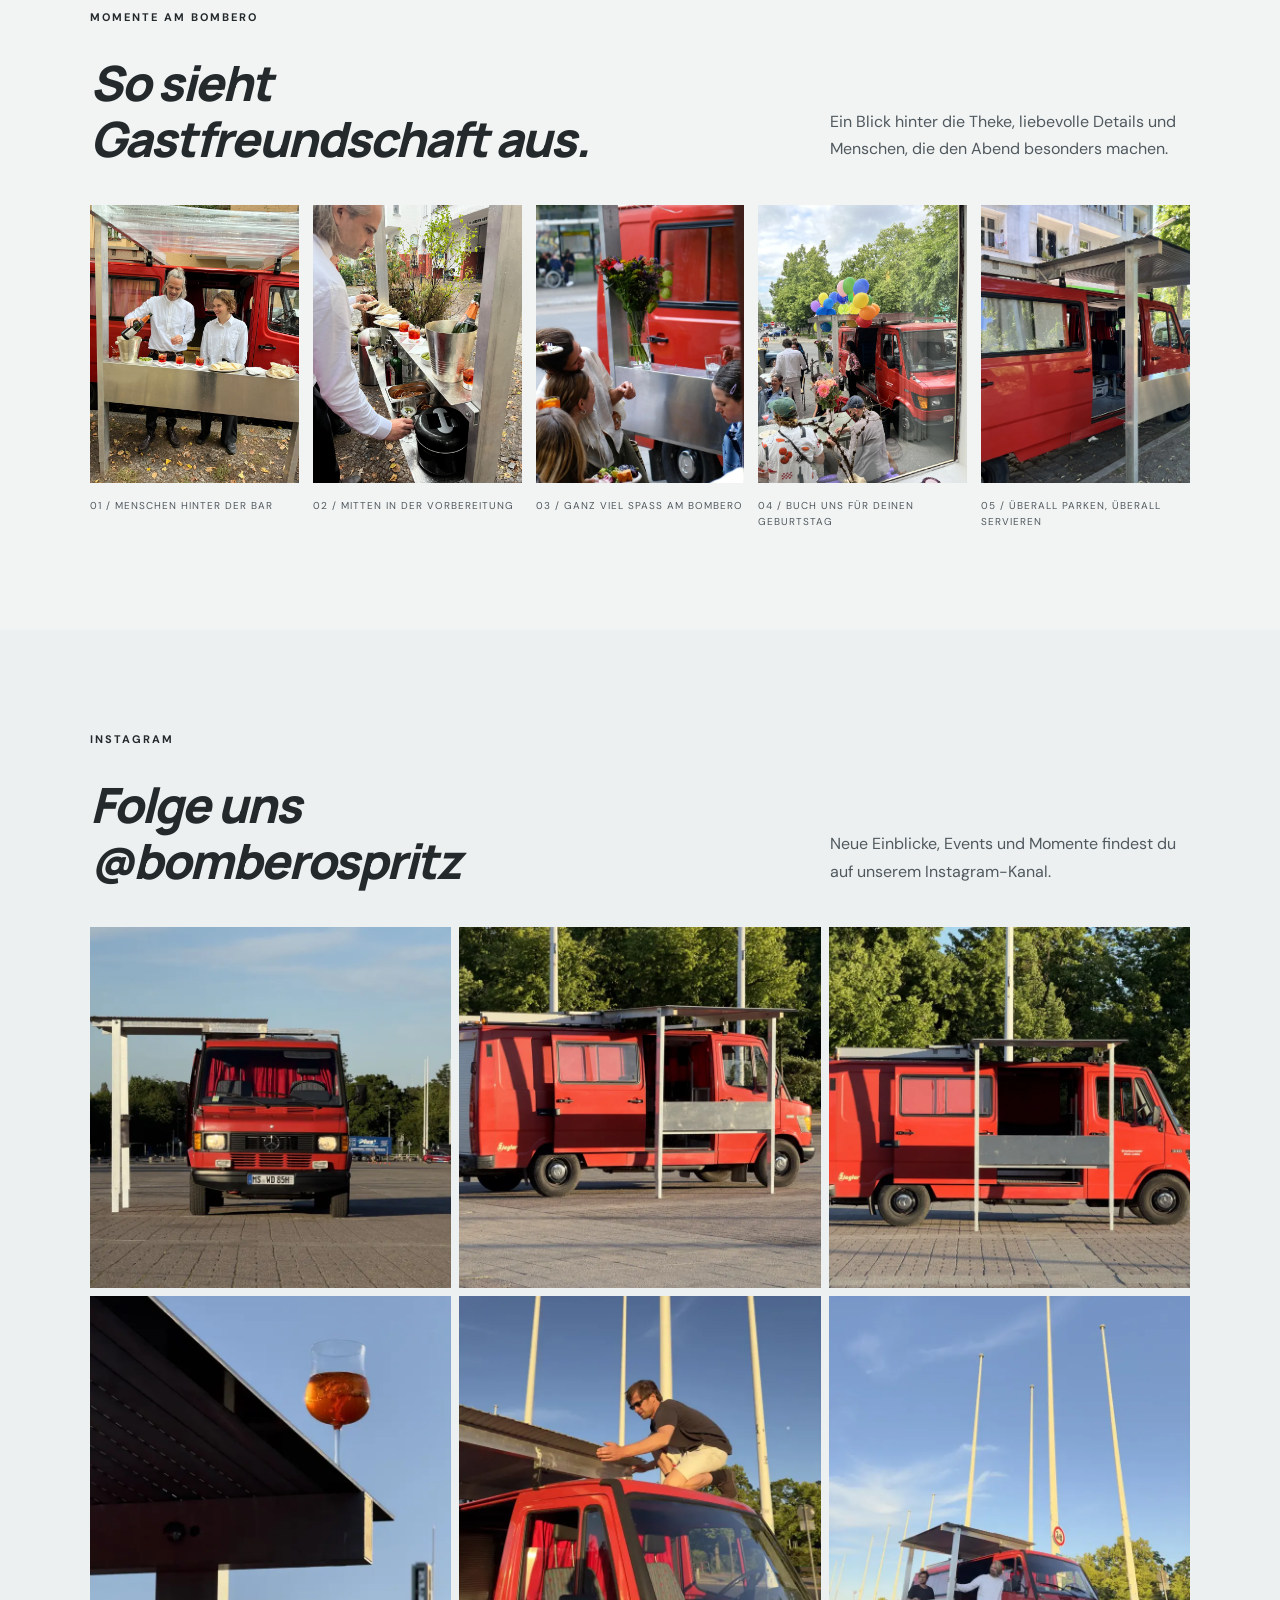
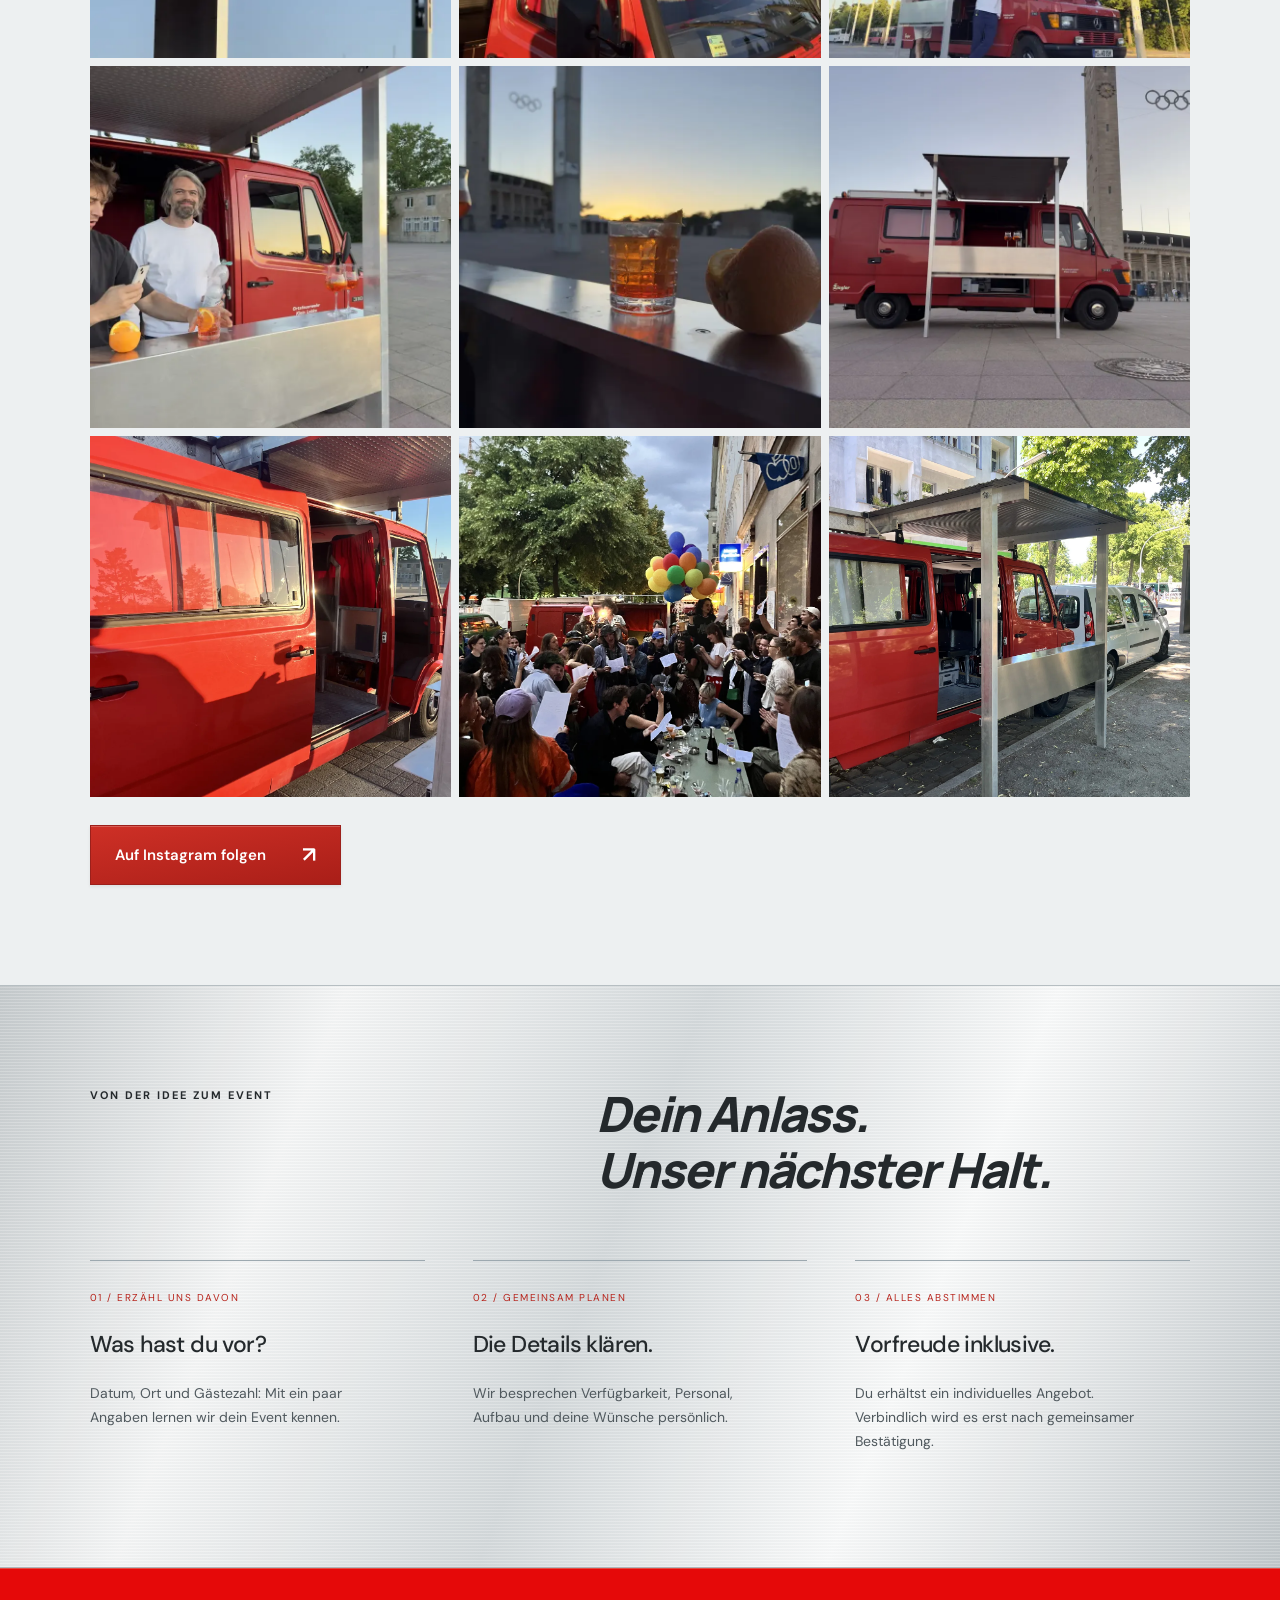
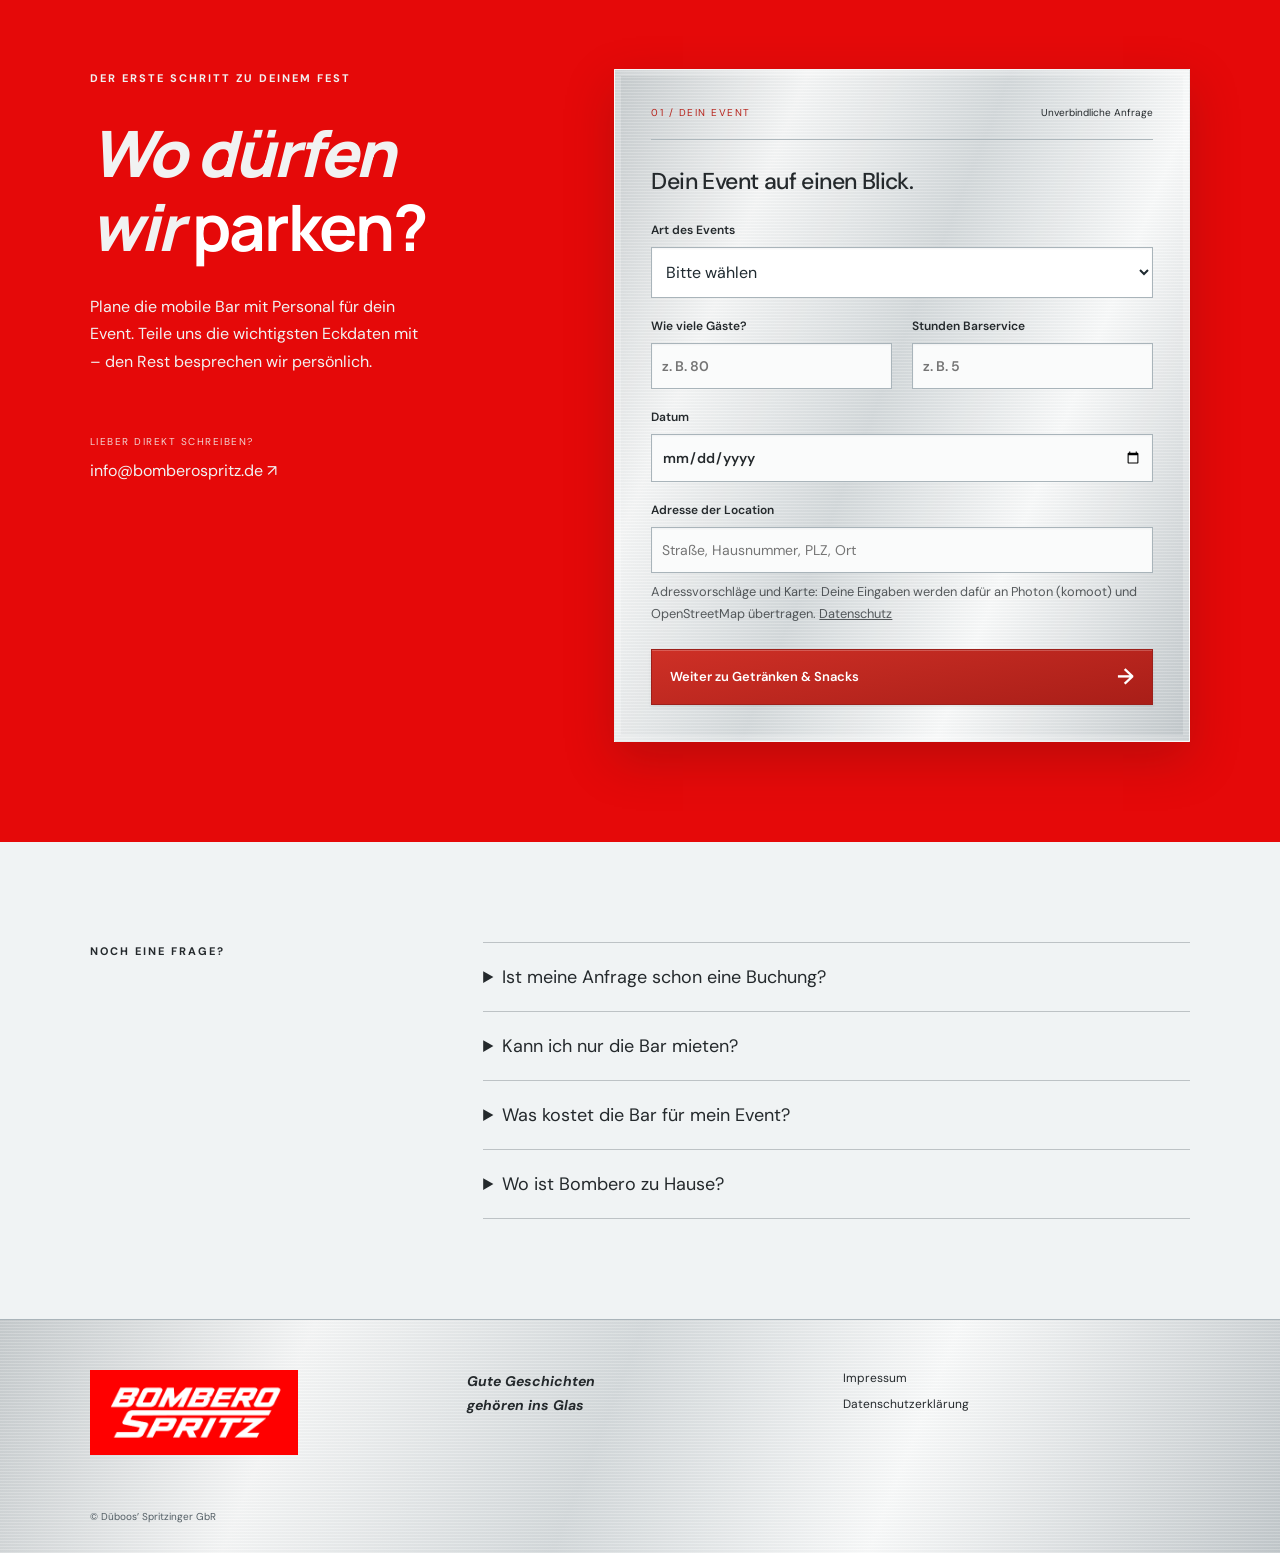
==== commit e4599704: "Add three more photos to Instagram grid Co-authored-by: Copilot <223556219+Copilot@users.noreply.git" ====
--- a/index.html
+++ b/index.html
@@ -130,6 +130,9 @@
                 <a href="https://www.instagram.com/bomberospritz/" target="_blank" rel="noopener"><img src="assets/insta/IMG_4573.webp" alt="Zwei Gäste lächeln aus dem Wagen heraus" loading="lazy" width="750" height="750"></a>
                 <a href="https://www.instagram.com/bomberospritz/" target="_blank" rel="noopener"><img src="assets/insta/IMG_4575.webp" alt="Ein Drink im Abendlicht vor den Olympia-Türmen" loading="lazy" width="750" height="750"></a>
                 <a href="https://www.instagram.com/bomberospritz/" target="_blank" rel="noopener"><img src="assets/insta/IMG_4627.webp" alt="Der Bombero-Wagen mit Theke vor dem Olympiastadion" loading="lazy" width="750" height="750"></a>
+                <a href="https://www.instagram.com/bomberospritz/" target="_blank" rel="noopener"><img src="assets/insta/IMG_8260.webp" alt="Der rote Bombero-Wagen mit offener Tür und Theke im Abendlicht" loading="lazy" width="1125" height="1500"></a>
+                <a href="https://www.instagram.com/bomberospritz/" target="_blank" rel="noopener"><img src="assets/insta/IMG_8348.webp" alt="Gäste feiern an langen Tischen unter bunten Luftballons vor dem Bombero" loading="lazy" width="1125" height="1500"></a>
+                <a href="https://www.instagram.com/bomberospritz/" target="_blank" rel="noopener"><img src="assets/park-and-serve.webp" alt="Der rote Feuerwehrwagen mit ausgeklappter Theke am Straßenrand" loading="lazy" width="1800" height="1350"></a>
             </div>
             <a class="button" href="https://www.instagram.com/bomberospritz/" target="_blank" rel="noopener">Auf Instagram folgen <span>↗</span></a>
         </section>
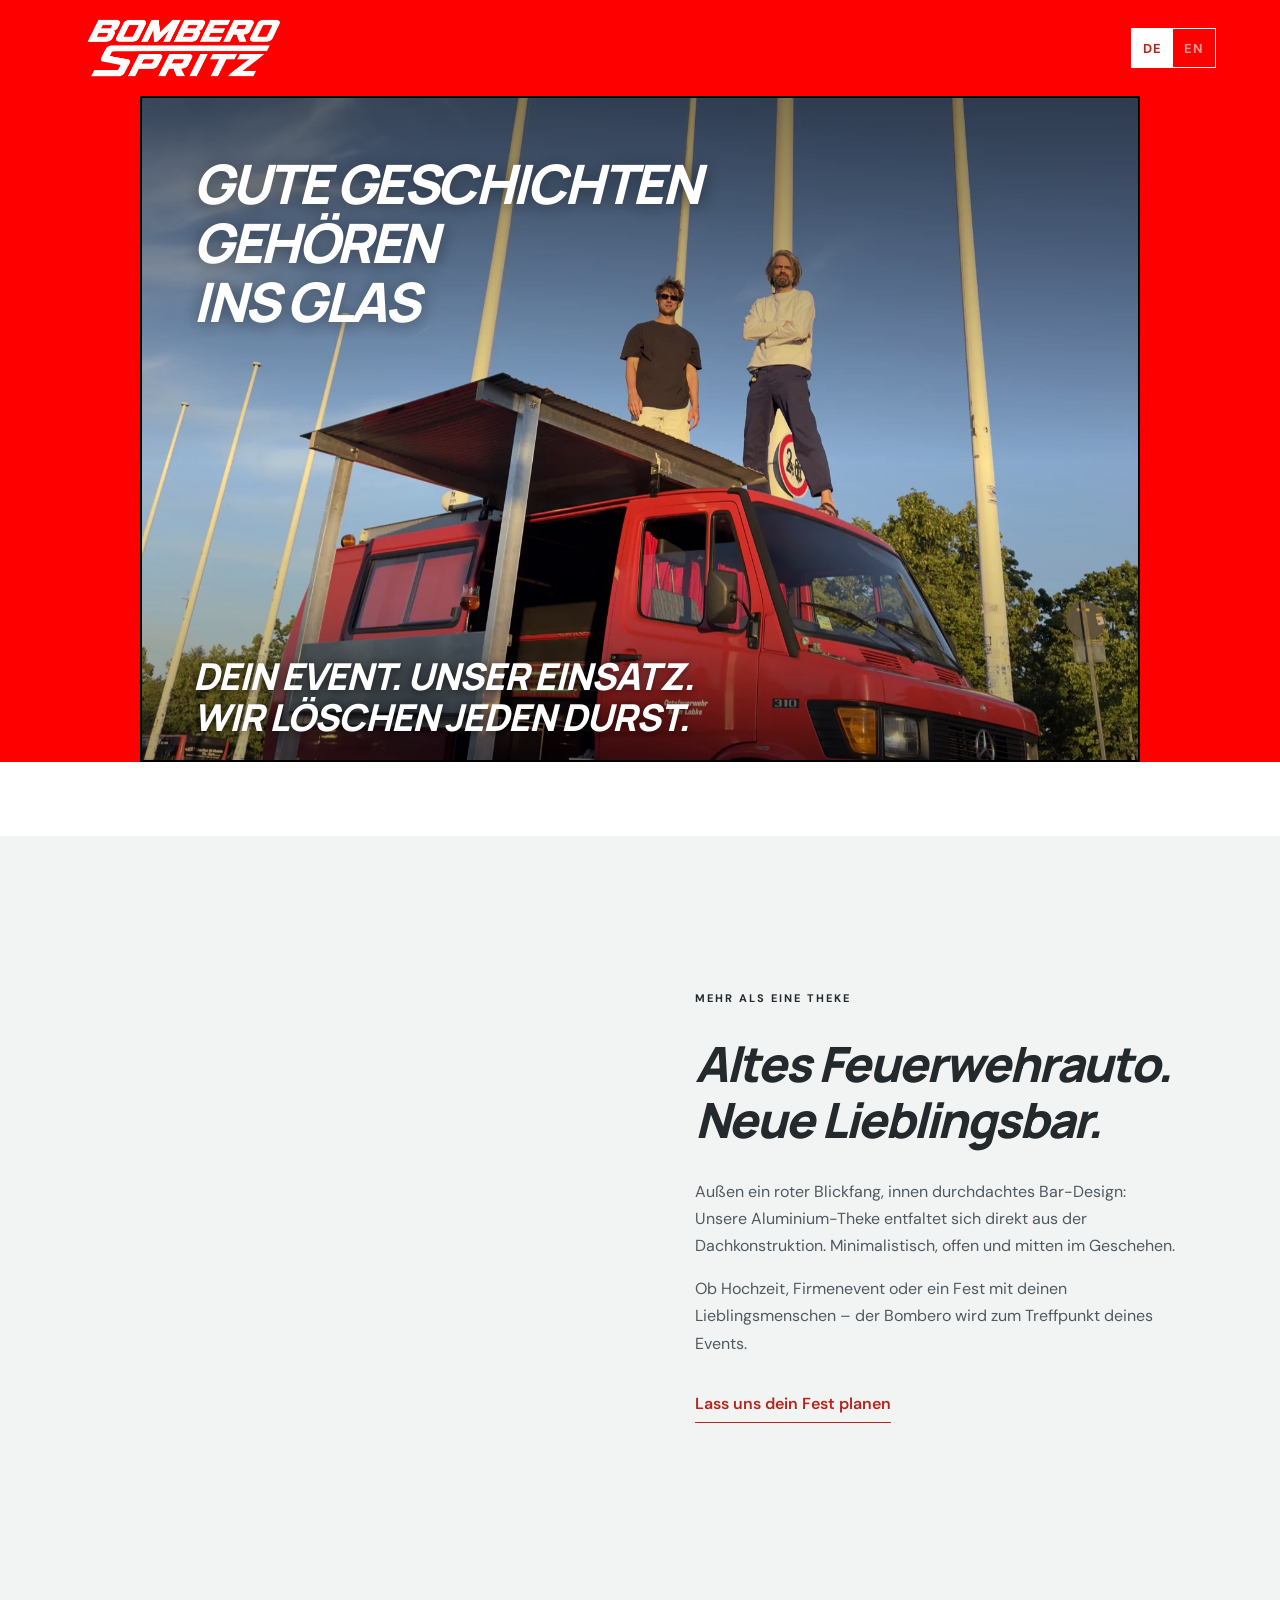
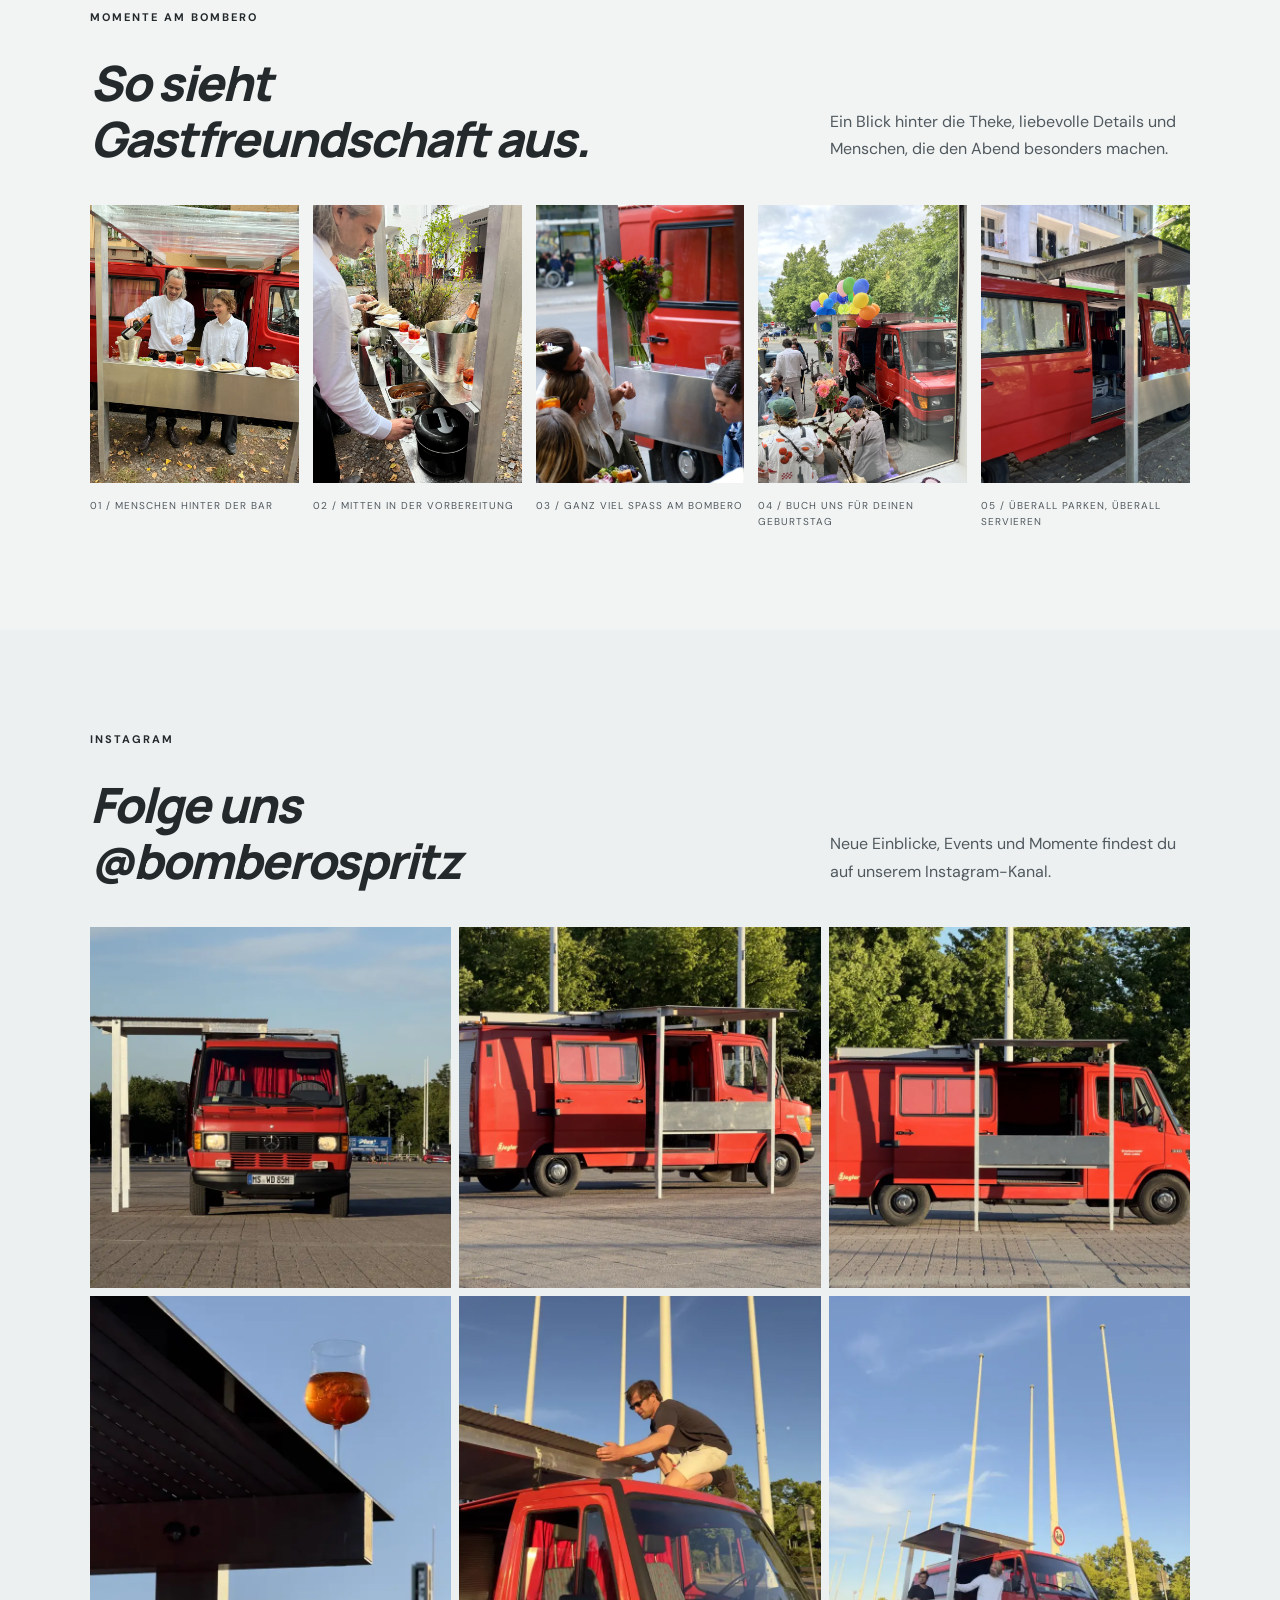
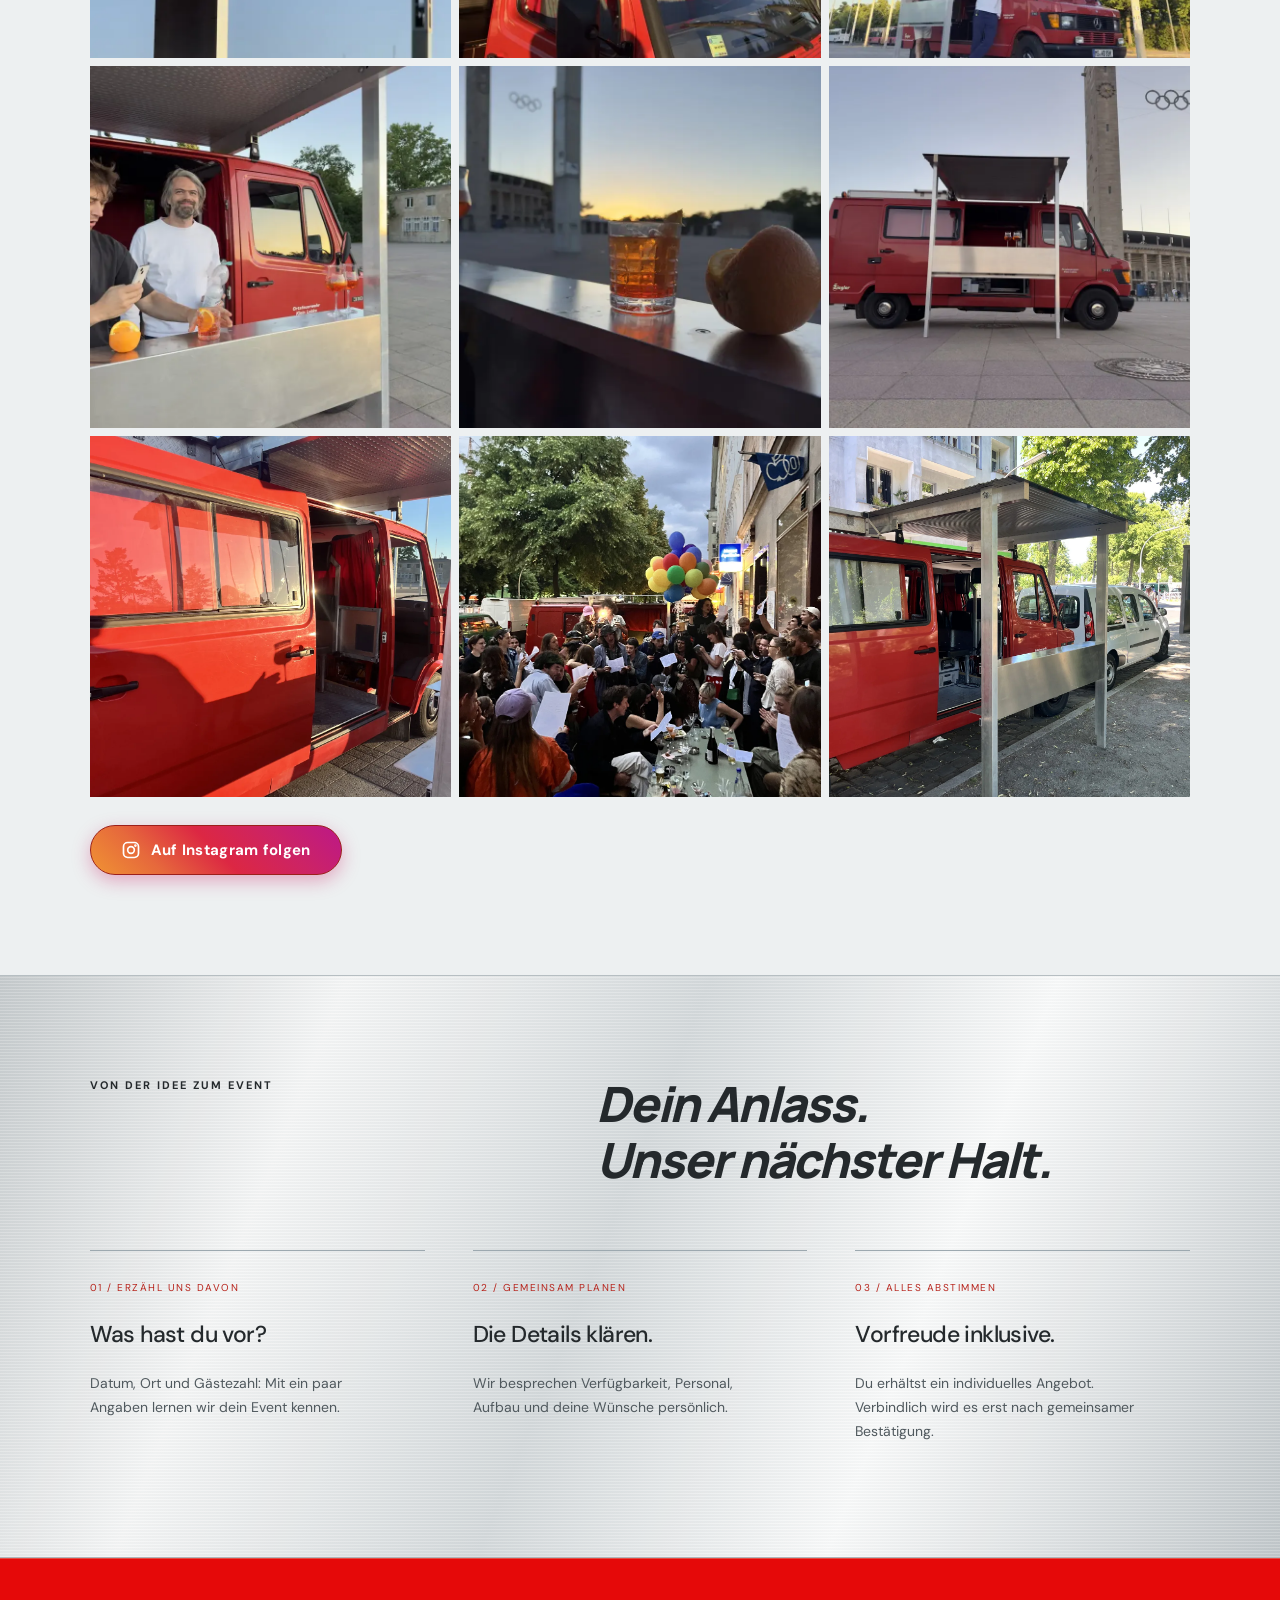
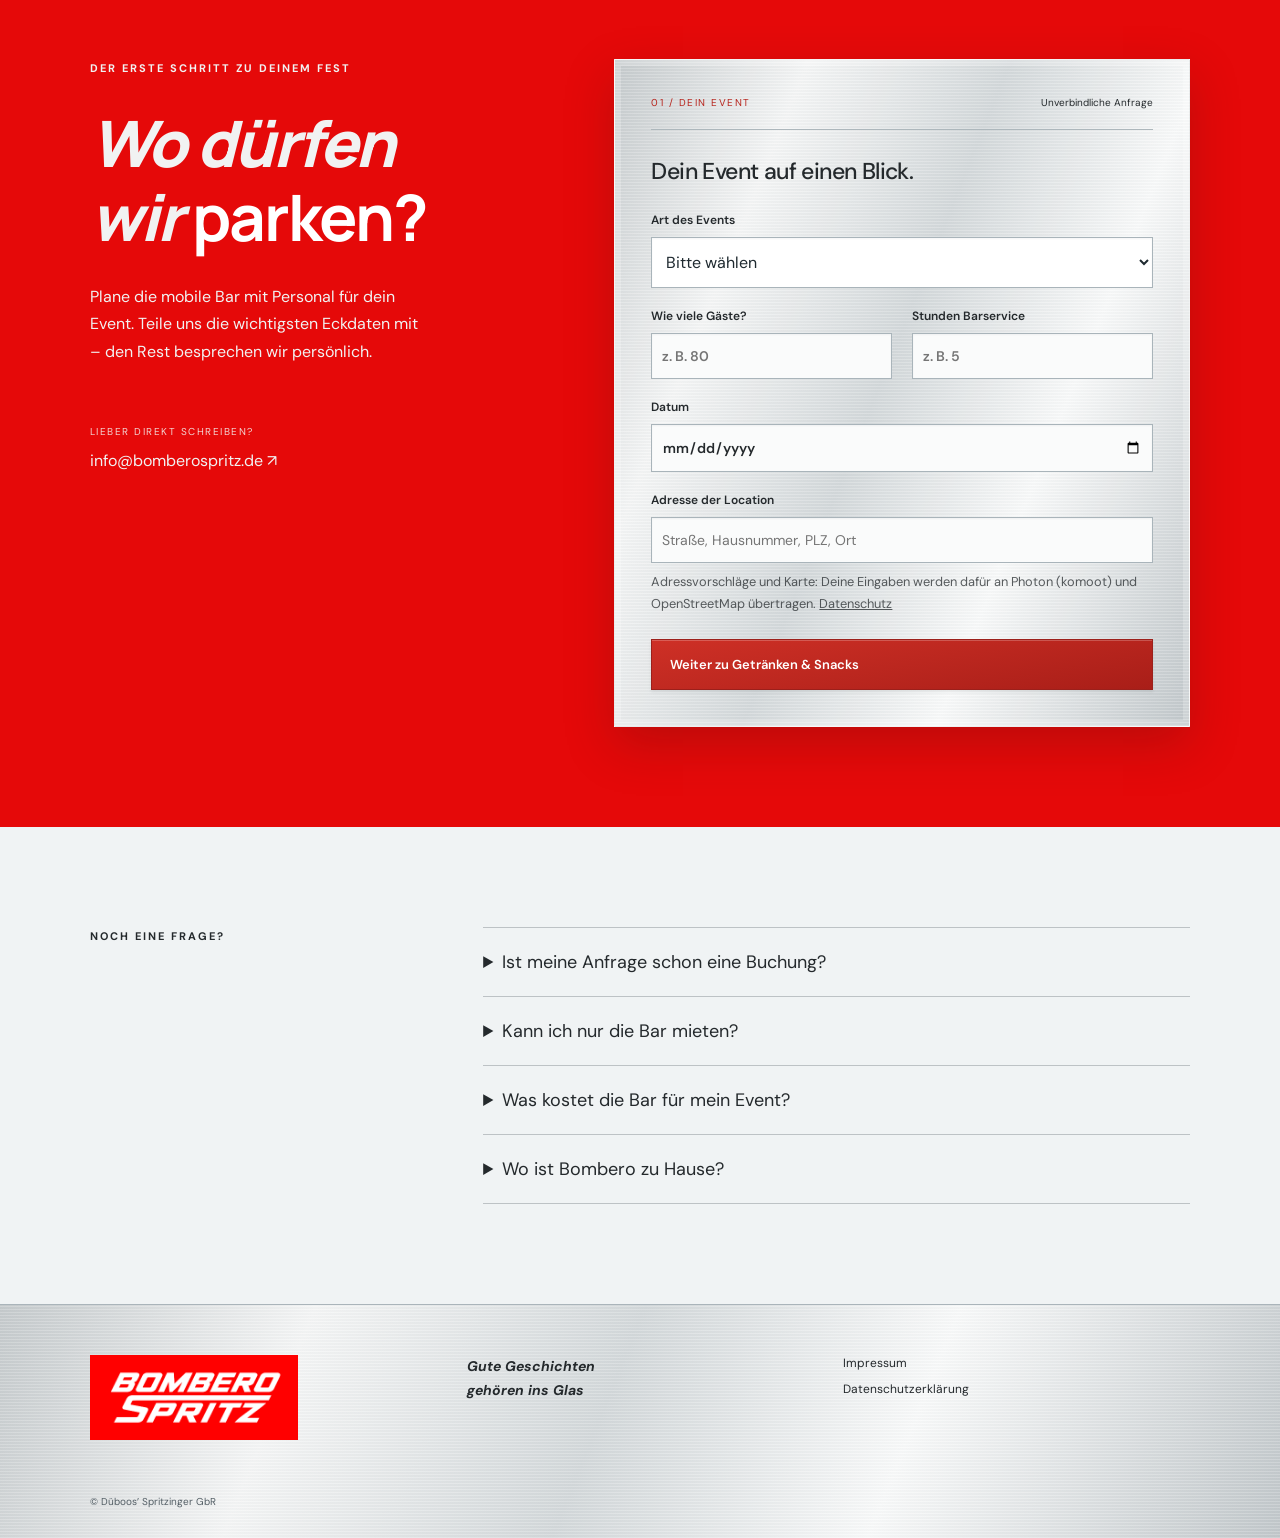
==== commit 274cde0e: "Remove arrows from event buttons, restyle Instagram follow button Co-authored-by: Copilot <223556219" ====
--- a/index.html
+++ b/index.html
@@ -55,7 +55,7 @@
                 <p>
                     Ob Hochzeit, Firmenevent oder ein Fest mit deinen Lieblingsmenschen – der Bombero wird zum Treffpunkt deines Events.
                 </p>
-                <a class="text-link" href="#event">Lass uns dein Fest planen <span>↗</span></a>
+                <a class="text-link" href="#event">Lass uns dein Fest planen</a>
             </div>
         </section>
         </div>
@@ -134,7 +134,7 @@
                 <a href="https://www.instagram.com/bomberospritz/" target="_blank" rel="noopener"><img src="assets/insta/IMG_8348.webp" alt="Gäste feiern an langen Tischen unter bunten Luftballons vor dem Bombero" loading="lazy" width="1125" height="1500"></a>
                 <a href="https://www.instagram.com/bomberospritz/" target="_blank" rel="noopener"><img src="assets/park-and-serve.webp" alt="Der rote Feuerwehrwagen mit ausgeklappter Theke am Straßenrand" loading="lazy" width="1800" height="1350"></a>
             </div>
-            <a class="button" href="https://www.instagram.com/bomberospritz/" target="_blank" rel="noopener">Auf Instagram folgen <span>↗</span></a>
+            <a class="button insta-follow" href="https://www.instagram.com/bomberospritz/" target="_blank" rel="noopener">Auf Instagram folgen</a>
         </section>
         <section class="process section" id="ablauf">
             <div class="section-heading">
@@ -221,7 +221,7 @@
                             <div class="venue-map" id="venue-map" hidden></div>
                         </div>
                     </div>
-                    <button class="button" type="button" id="next">Weiter zu Getränken & Snacks <span>→</span></button>
+                    <button class="button" type="button" id="next">Weiter zu Getränken & Snacks</button>
                 </div>
                 <div id="step-plan" hidden>
                     <h3>
@@ -328,7 +328,7 @@
                     <p class="included">
                         ✓ Oliven sind als Snack inbegriffen.
                     </p>
-                    <button class="back" id="reset-quantities" type="button">Vorgeschlagene Mengen wiederherstellen</button><button class="button" id="plan-next" type="button">Weiter zu Kontakt & Übersicht <span>→</span></button><button class="back" id="plan-back"
+                    <button class="back" id="reset-quantities" type="button">Vorgeschlagene Mengen wiederherstellen</button><button class="button" id="plan-next" type="button">Weiter zu Kontakt & Übersicht</button><button class="back" id="plan-back"
                         type="button">← Eventdetails ändern</button>
                     <p class="form-note" id="quantity-status" role="status" data-i18n-skip>
                     </p>
@@ -357,7 +357,7 @@
                         Unverbindliche Anfrage: Verfügbarkeit und Preis bestätigen wir persönlich. Mit „Anfrage senden“ geht deine Anfrage direkt an info@bomberospritz.de. Wir melden uns persönlich bei dir. Auf dieser Seite werden keine Daten gespeichert.
                     </p>
                     <input type="text" name="website" tabindex="-1" autocomplete="off" aria-hidden="true" style="position:absolute;left:-9999px;width:1px;height:1px;opacity:0">
-                    <button class="button" type="submit">Anfrage senden <span>↗</span></button><div class="back-row"><button class="back" type="button" id="back">← Mengen ändern</button><button class="back" type="button" id="back-event">← Eventdetails ändern</button></div>
+                    <button class="button" type="submit">Anfrage senden</button><div class="back-row"><button class="back" type="button" id="back">← Mengen ändern</button><button class="back" type="button" id="back-event">← Eventdetails ändern</button></div>
                     <p id="status" role="status" data-i18n-skip>
                     </p>
                     <button class="back" type="button" id="mail-fallback" hidden>Stattdessen per E-Mail-Programm senden</button>
--- a/style.css
+++ b/style.css
@@ -2078,3 +2078,29 @@
     display: inline;
   }
 }
+
+/* Instagram follow button */
+.button.insta-follow {
+  gap: 10px;
+  justify-content: center;
+  padding: 14px 30px;
+  border-radius: 999px;
+  background: linear-gradient(45deg, #f09433 0%, #e6683c 25%, #dc2743 50%, #cc2366 75%, #bc1888 100%);
+  font-weight: 700;
+  letter-spacing: .3px;
+  box-shadow: 0 6px 18px rgba(204, 35, 102, .35);
+  transition: transform .2s, box-shadow .2s;
+}
+
+.button.insta-follow::before {
+  content: "";
+  width: 20px;
+  height: 20px;
+  background: center / contain no-repeat url("data:image/svg+xml,%3Csvg xmlns='http://www.w3.org/2000/svg' viewBox='0 0 24 24' fill='none' stroke='white' stroke-width='2' stroke-linecap='round' stroke-linejoin='round'%3E%3Crect x='3' y='3' width='18' height='18' rx='5'/%3E%3Ccircle cx='12' cy='12' r='4'/%3E%3Ccircle cx='17.3' cy='6.7' r='.6' fill='white'/%3E%3C/svg%3E");
+}
+
+.button.insta-follow:hover {
+  background: linear-gradient(45deg, #f09433 0%, #e6683c 25%, #dc2743 50%, #cc2366 75%, #bc1888 100%);
+  transform: translateY(-2px);
+  box-shadow: 0 10px 24px rgba(204, 35, 102, .45);
+}
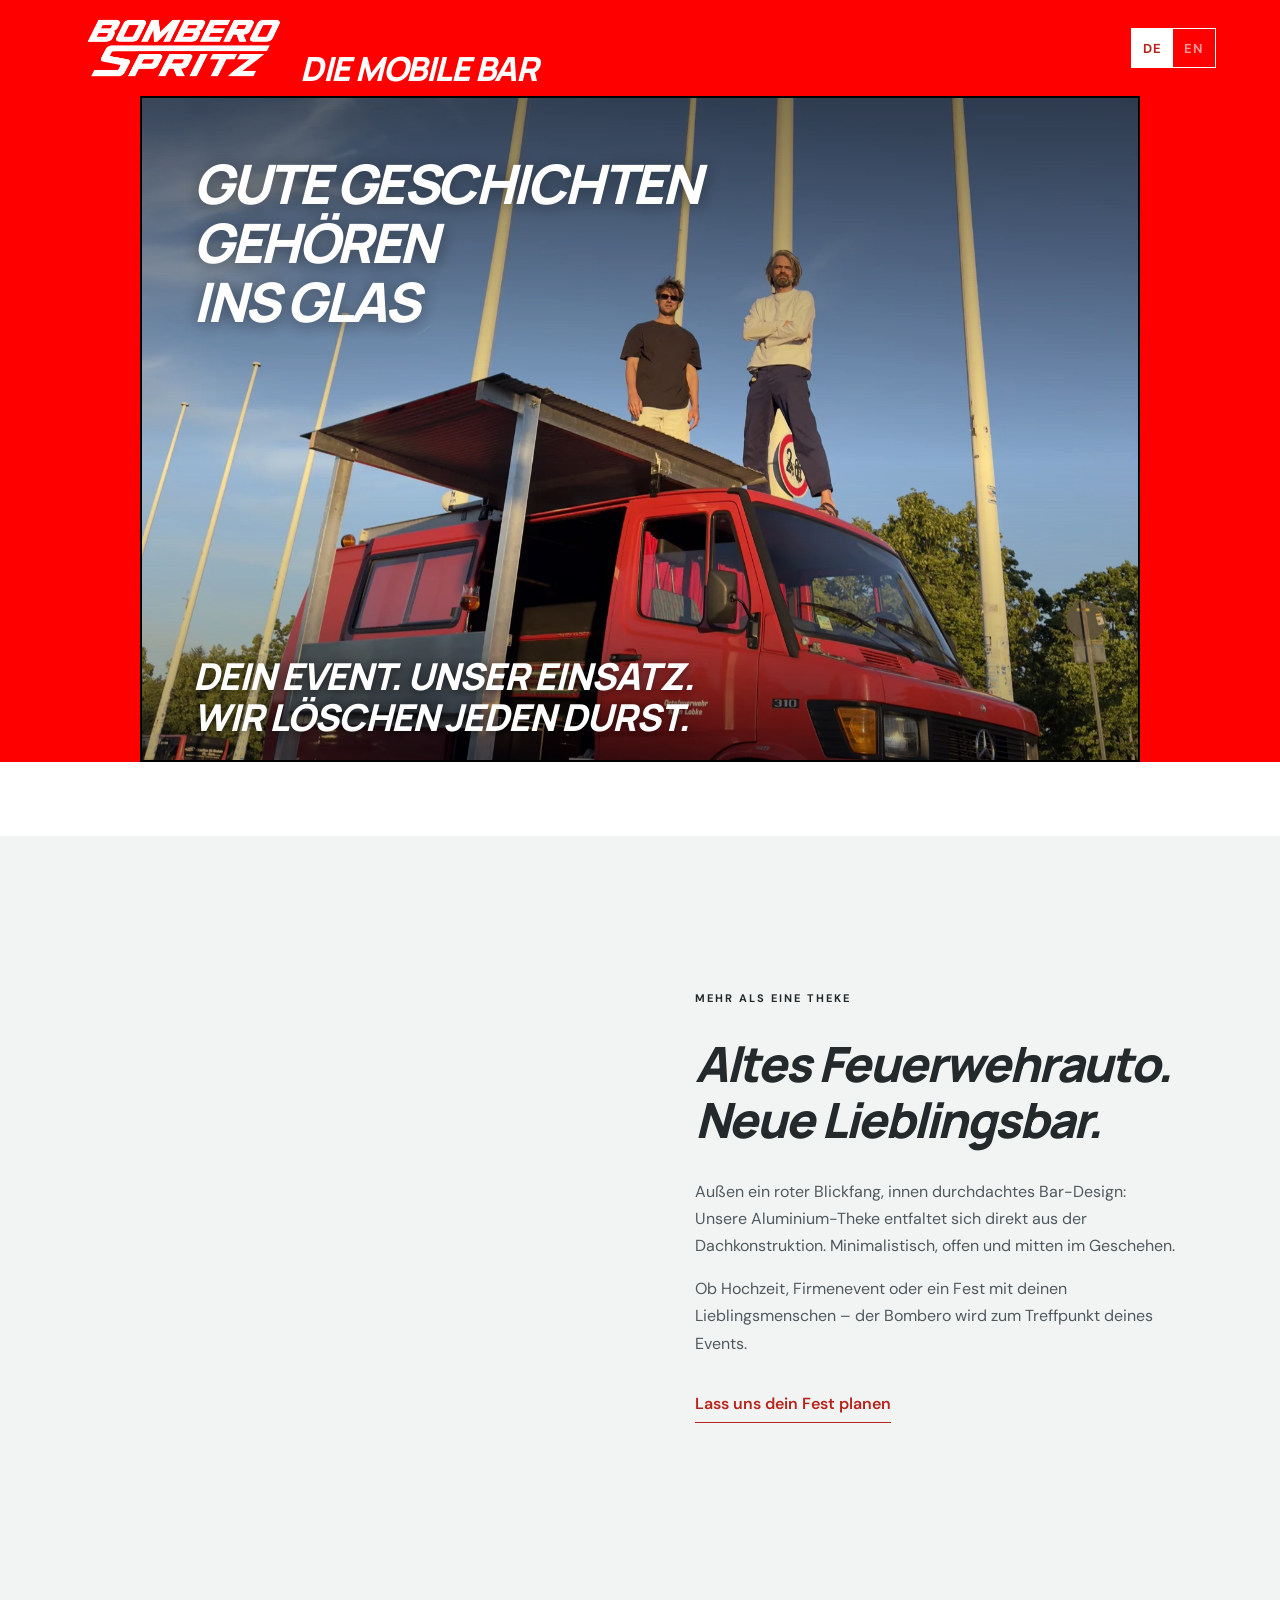
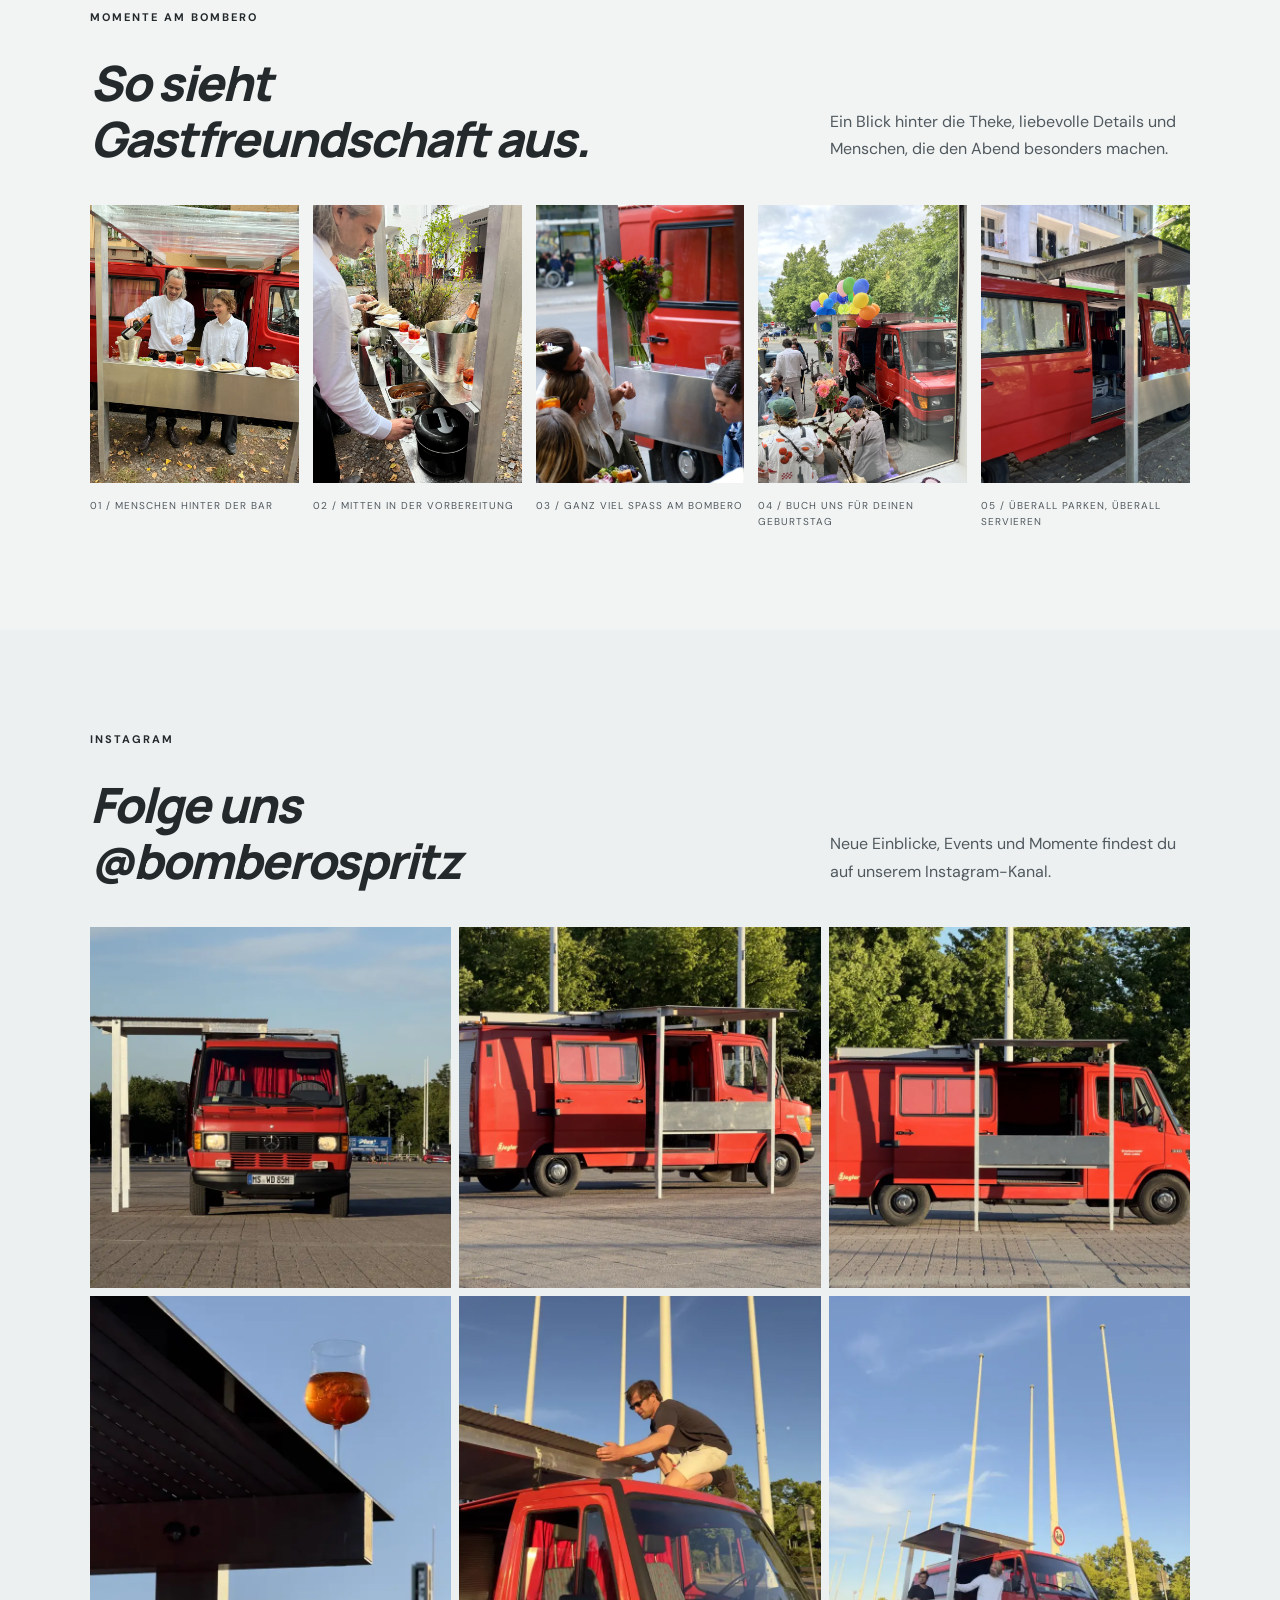
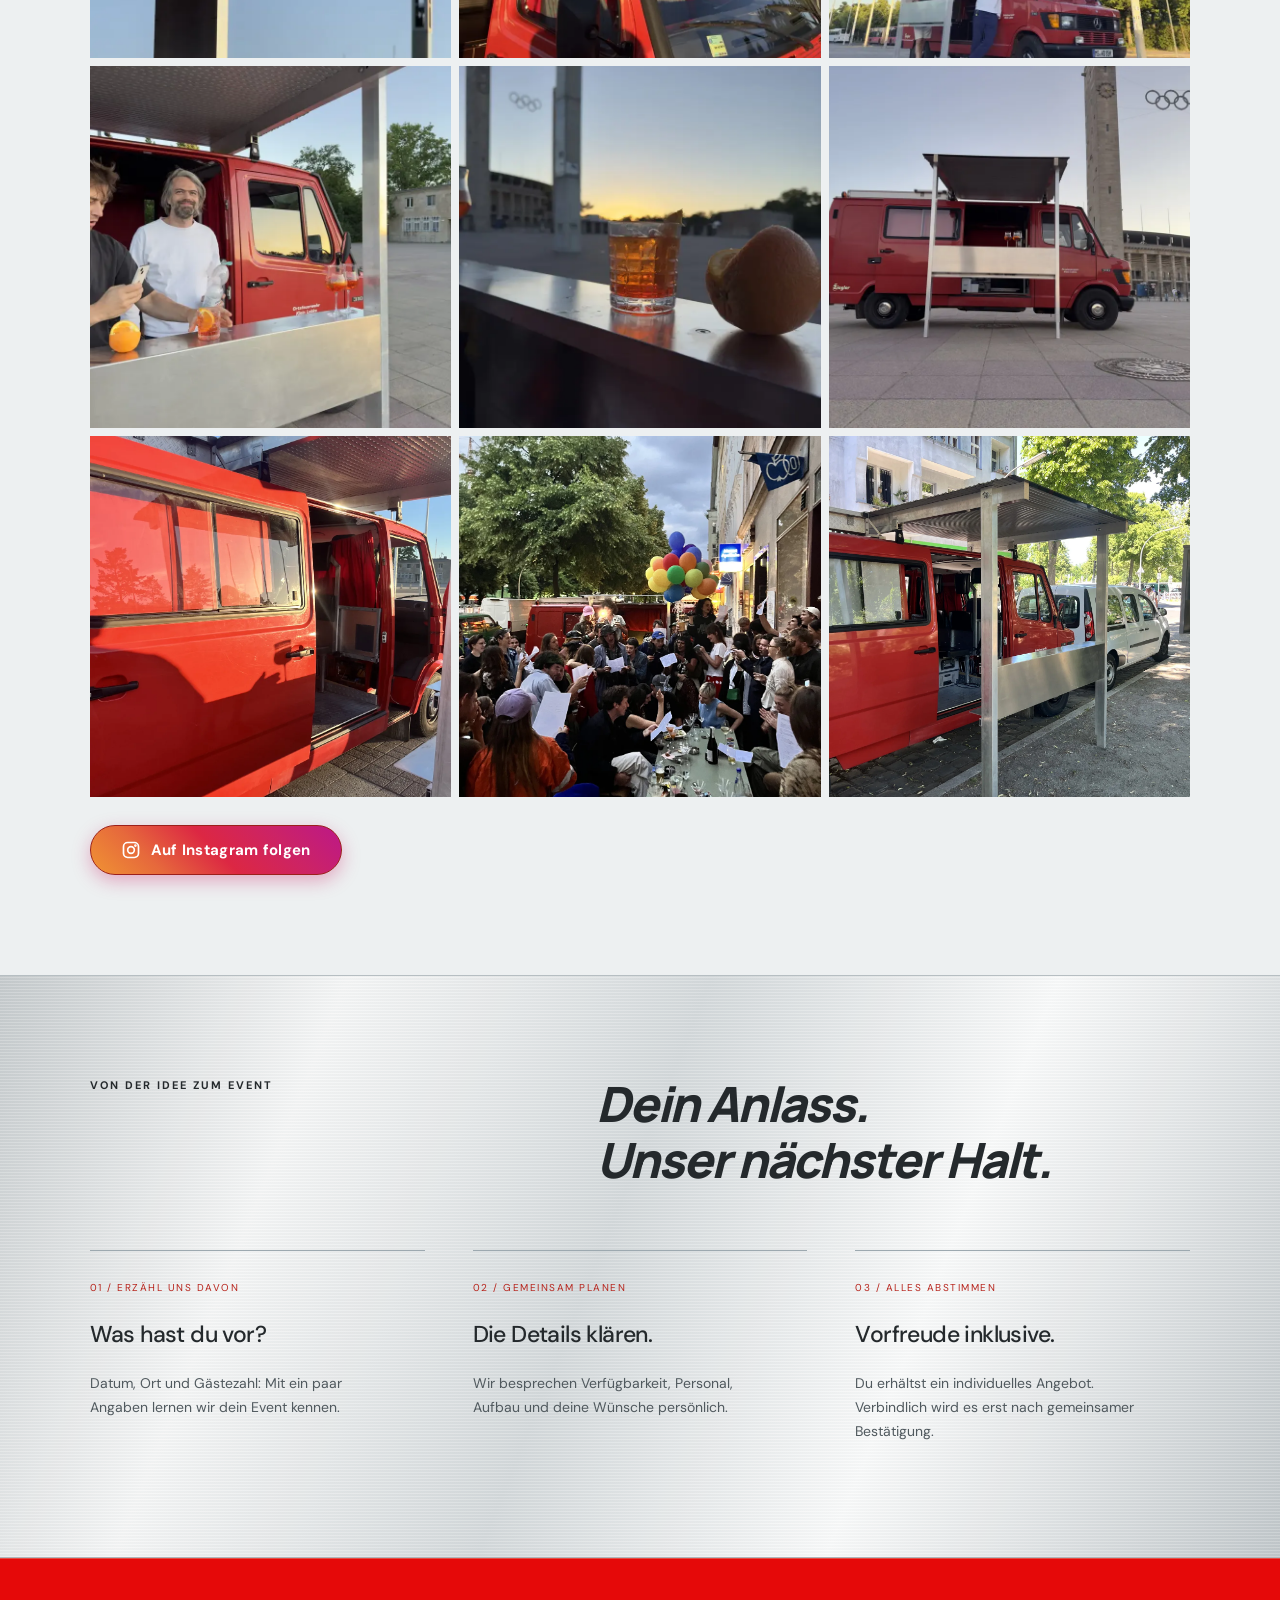
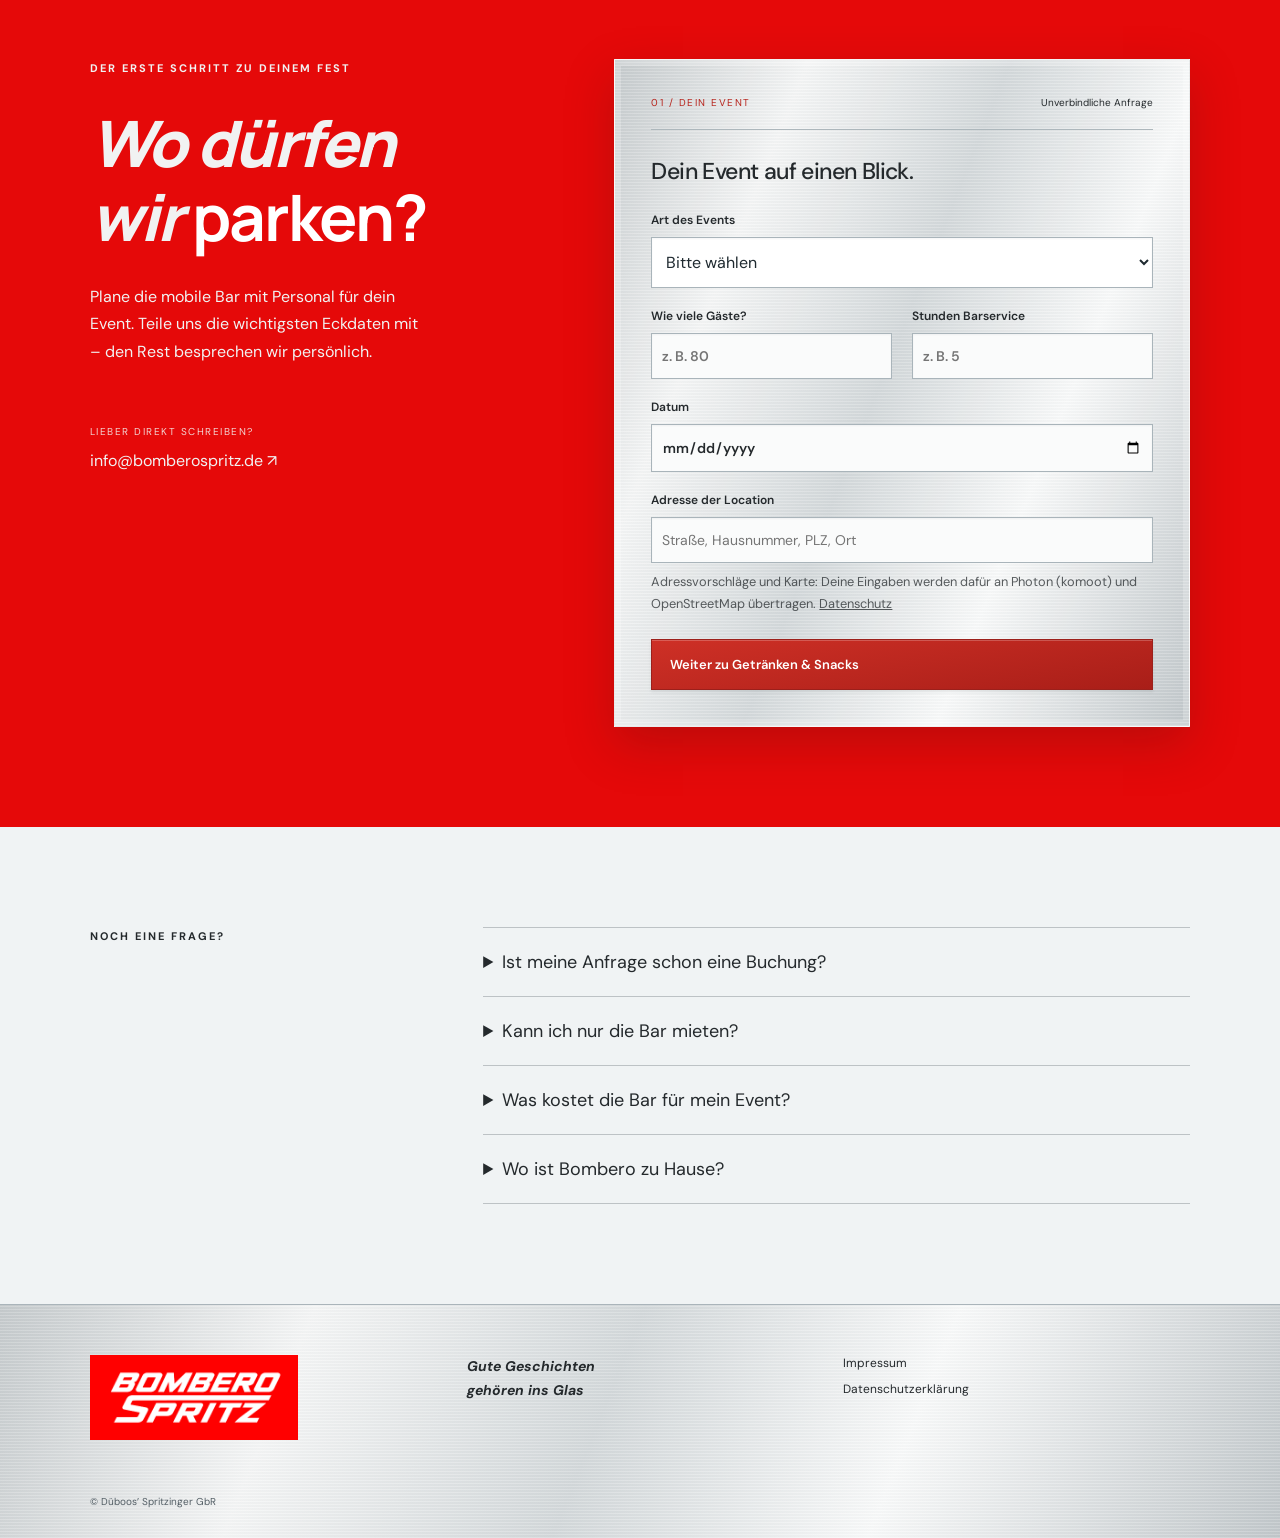
==== commit 46d56361: "Header animation: 'Die mobile Bar' drives out under the language switch Co-authored-by: Copilot <223" ====
--- a/index.html
+++ b/index.html
@@ -15,6 +15,7 @@
 <body>
     <header>
         <a class="brand" href="#" aria-label="Bombero Spritz Startseite"><img src="assets/logo.png" alt="Bombero Spritz" width="911" height="371"></a>
+        <div class="drive" aria-hidden="false"><span>Die mobile Bar</span></div>
         <nav aria-label="Sprache"><div class="lang-switch" role="group" aria-label="Sprache / Language"><button type="button" data-lang="de" lang="de" aria-pressed="true">DE</button><button type="button" data-lang="en" lang="en" aria-pressed="false">EN</button></div></nav>
     </header>
     <main>
--- a/style.css
+++ b/style.css
@@ -2104,3 +2104,62 @@
   transform: translateY(-2px);
   box-shadow: 0 10px 24px rgba(204, 35, 102, .45);
 }
+
+/* "Die mobile Bar" drives out of the header and ducks under the language switch */
+header {
+  position: relative;
+  overflow: hidden;
+}
+
+nav {
+  position: relative;
+  z-index: 2;
+}
+
+.drive {
+  position: absolute;
+  z-index: 1;
+  left: calc(5% + 236px);
+  right: 0;
+  bottom: 10px;
+  pointer-events: none;
+}
+
+.drive span {
+  display: inline-block;
+  color: #fff;
+  font-family: 'Manrope', Arial, sans-serif;
+  font-weight: 800;
+  font-style: italic;
+  text-transform: uppercase;
+  white-space: nowrap;
+  font-size: clamp(22px, 2.6vw, 38px);
+  letter-spacing: -1.5px;
+  line-height: 1;
+  transform-origin: 0 100%;
+  animation: drive-out 9s infinite;
+}
+
+@keyframes drive-out {
+  0%   { opacity: 0; transform: translateX(-24px) skewX(0); animation-timing-function: ease-out; }
+  8%   { opacity: 1; transform: translateX(0) skewX(0); }
+  38%  { opacity: 1; transform: translateX(0) skewX(0); animation-timing-function: ease-in-out; }
+  44%  { opacity: 1; transform: translateX(-14px) skewX(-6deg); animation-timing-function: cubic-bezier(.5, 0, 1, .6); }
+  70%  { opacity: 1; transform: translateX(60vw) skewX(34deg); }
+  100% { opacity: 1; transform: translateX(120vw) skewX(34deg); }
+}
+
+@media (max-width:800px) {
+  .drive {
+    left: calc(5% + 224px);
+    bottom: 8px;
+  }
+  .drive span {
+    font-size: 17px;
+    letter-spacing: -1px;
+  }
+}
+
+@media (prefers-reduced-motion: reduce) {
+  .drive span { animation: none; }
+}
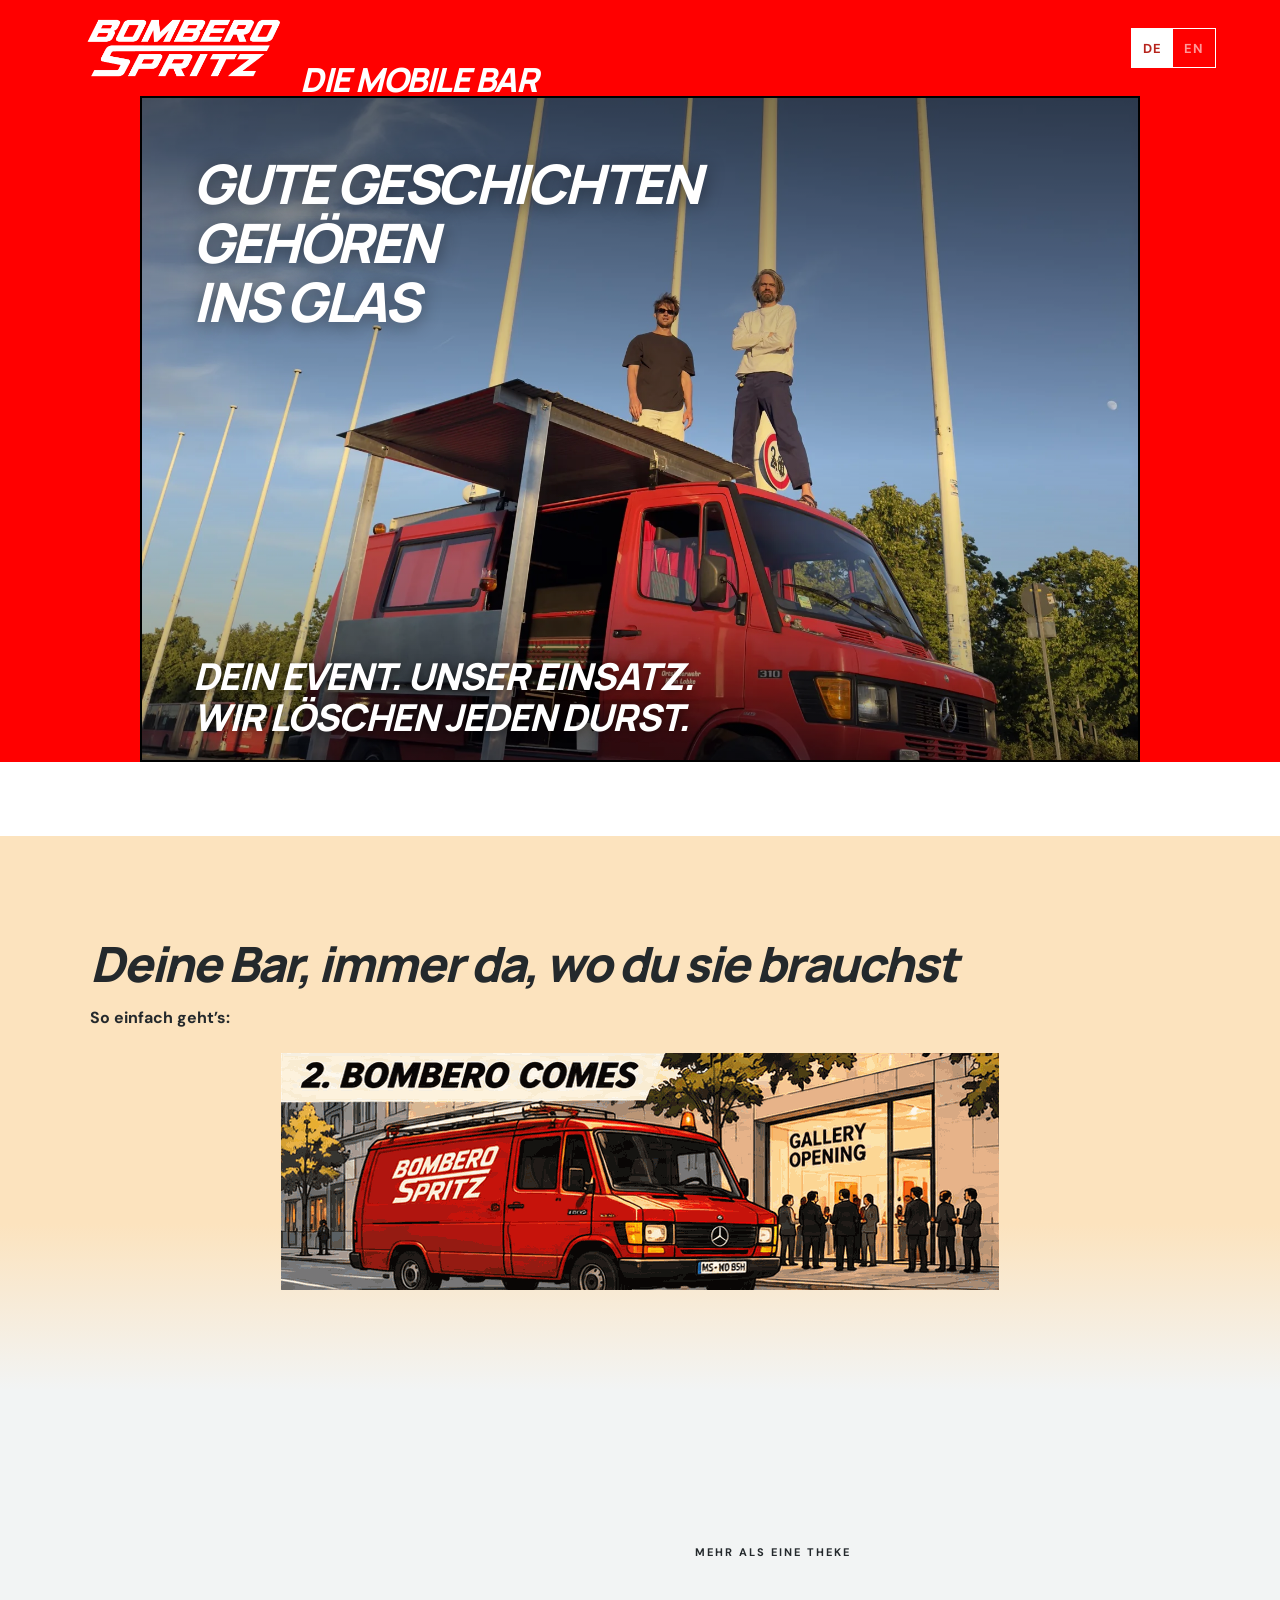
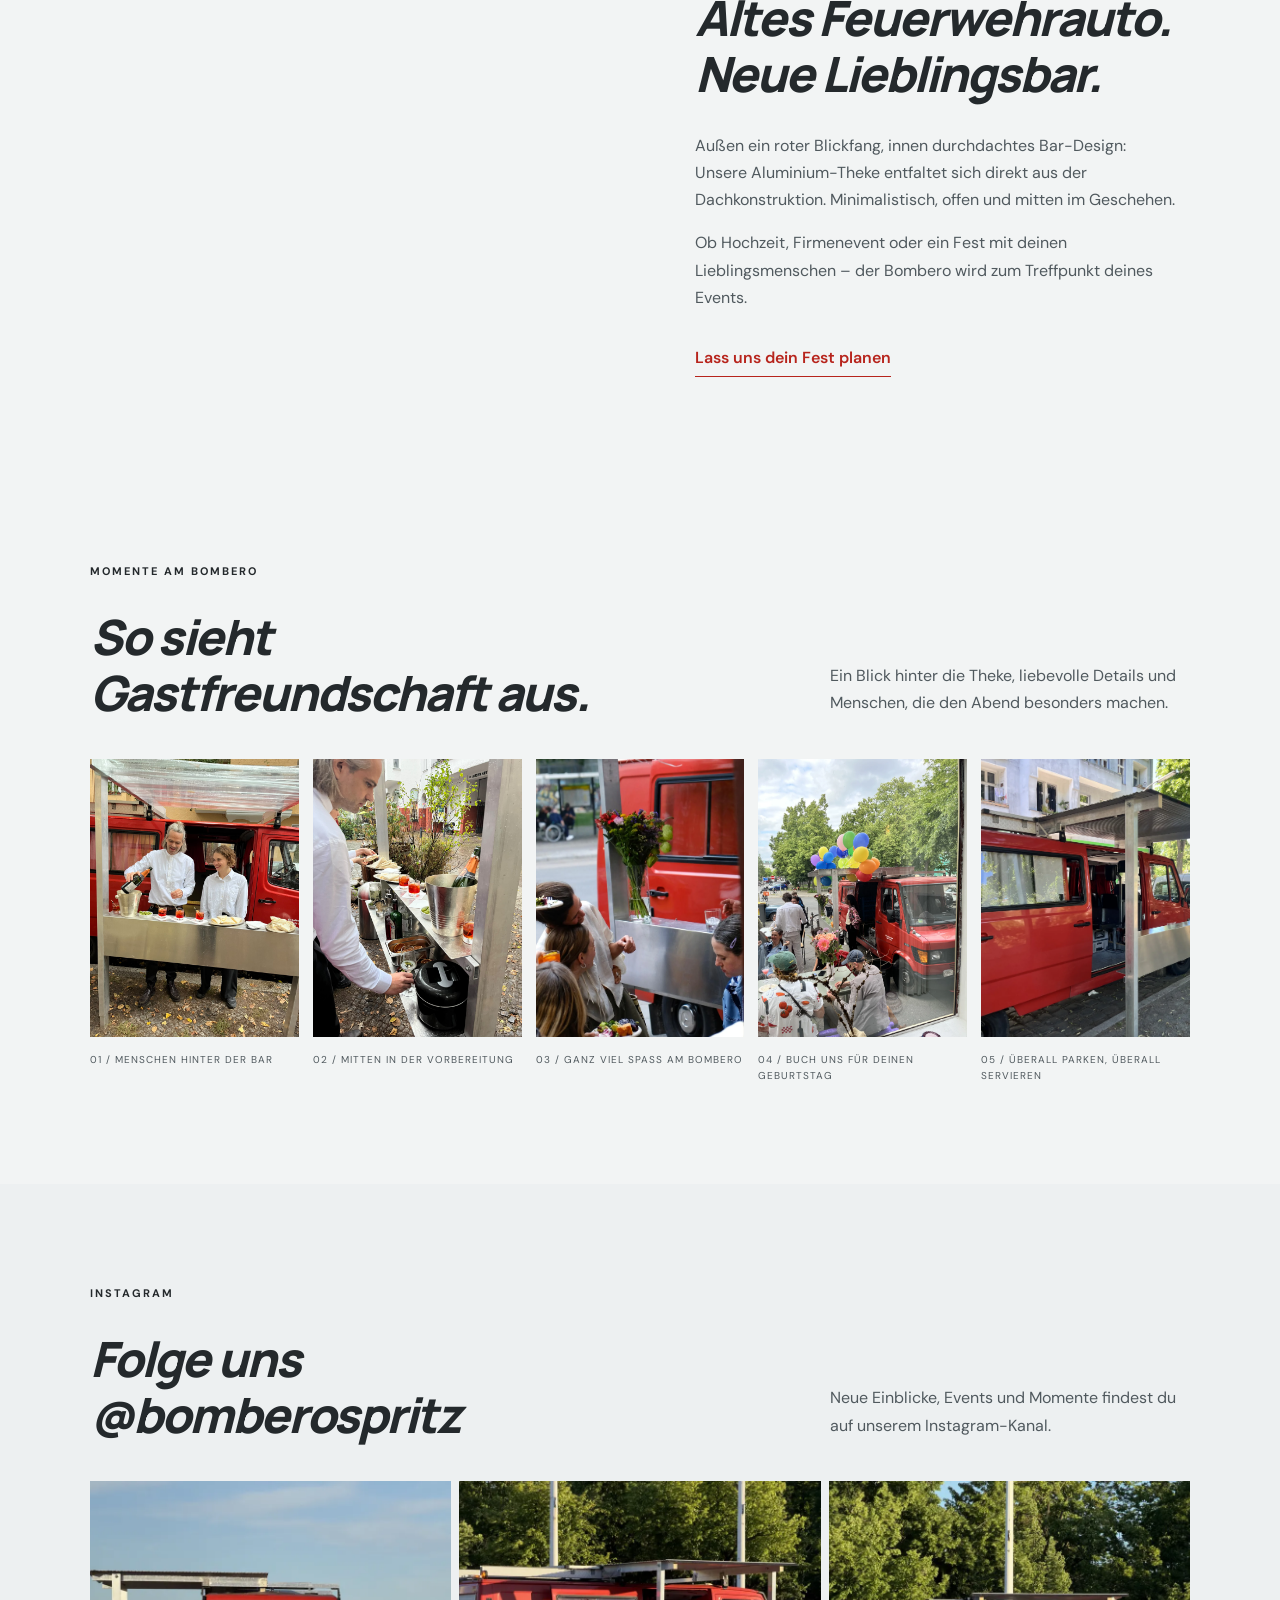
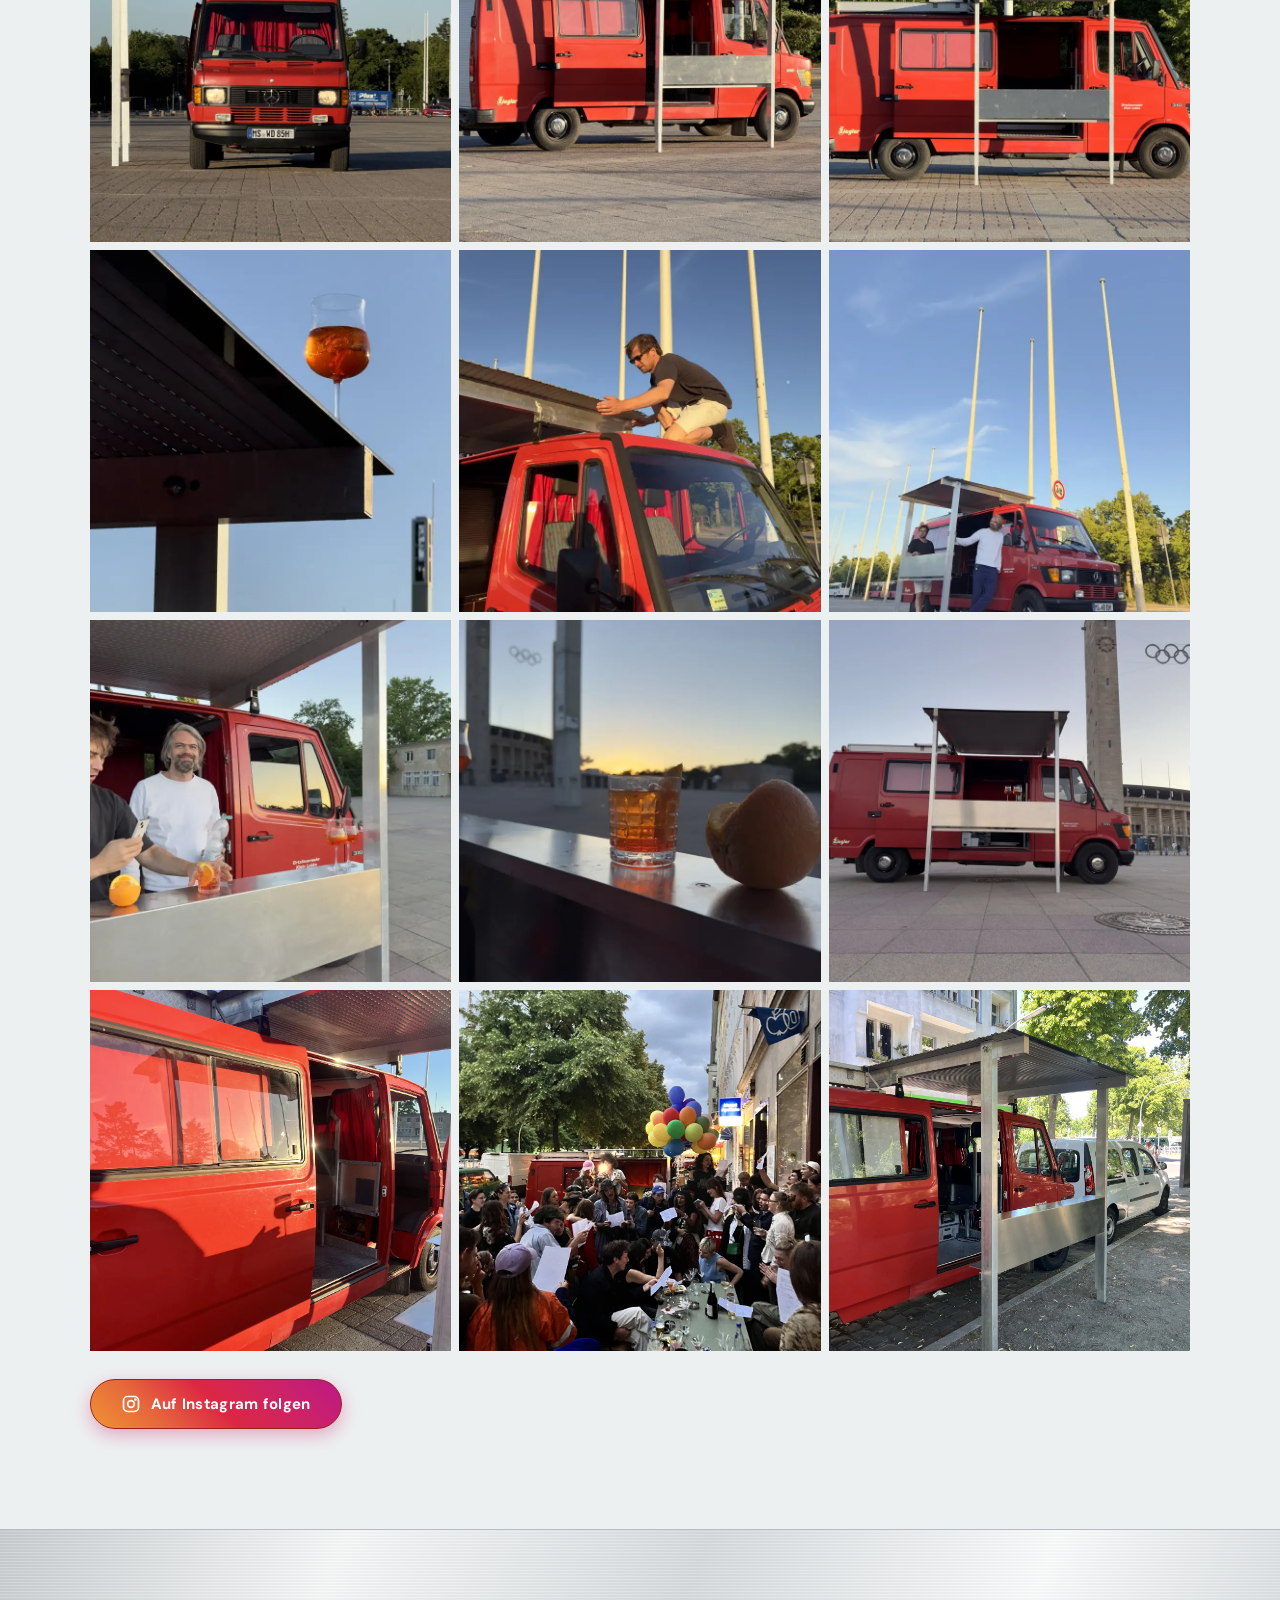
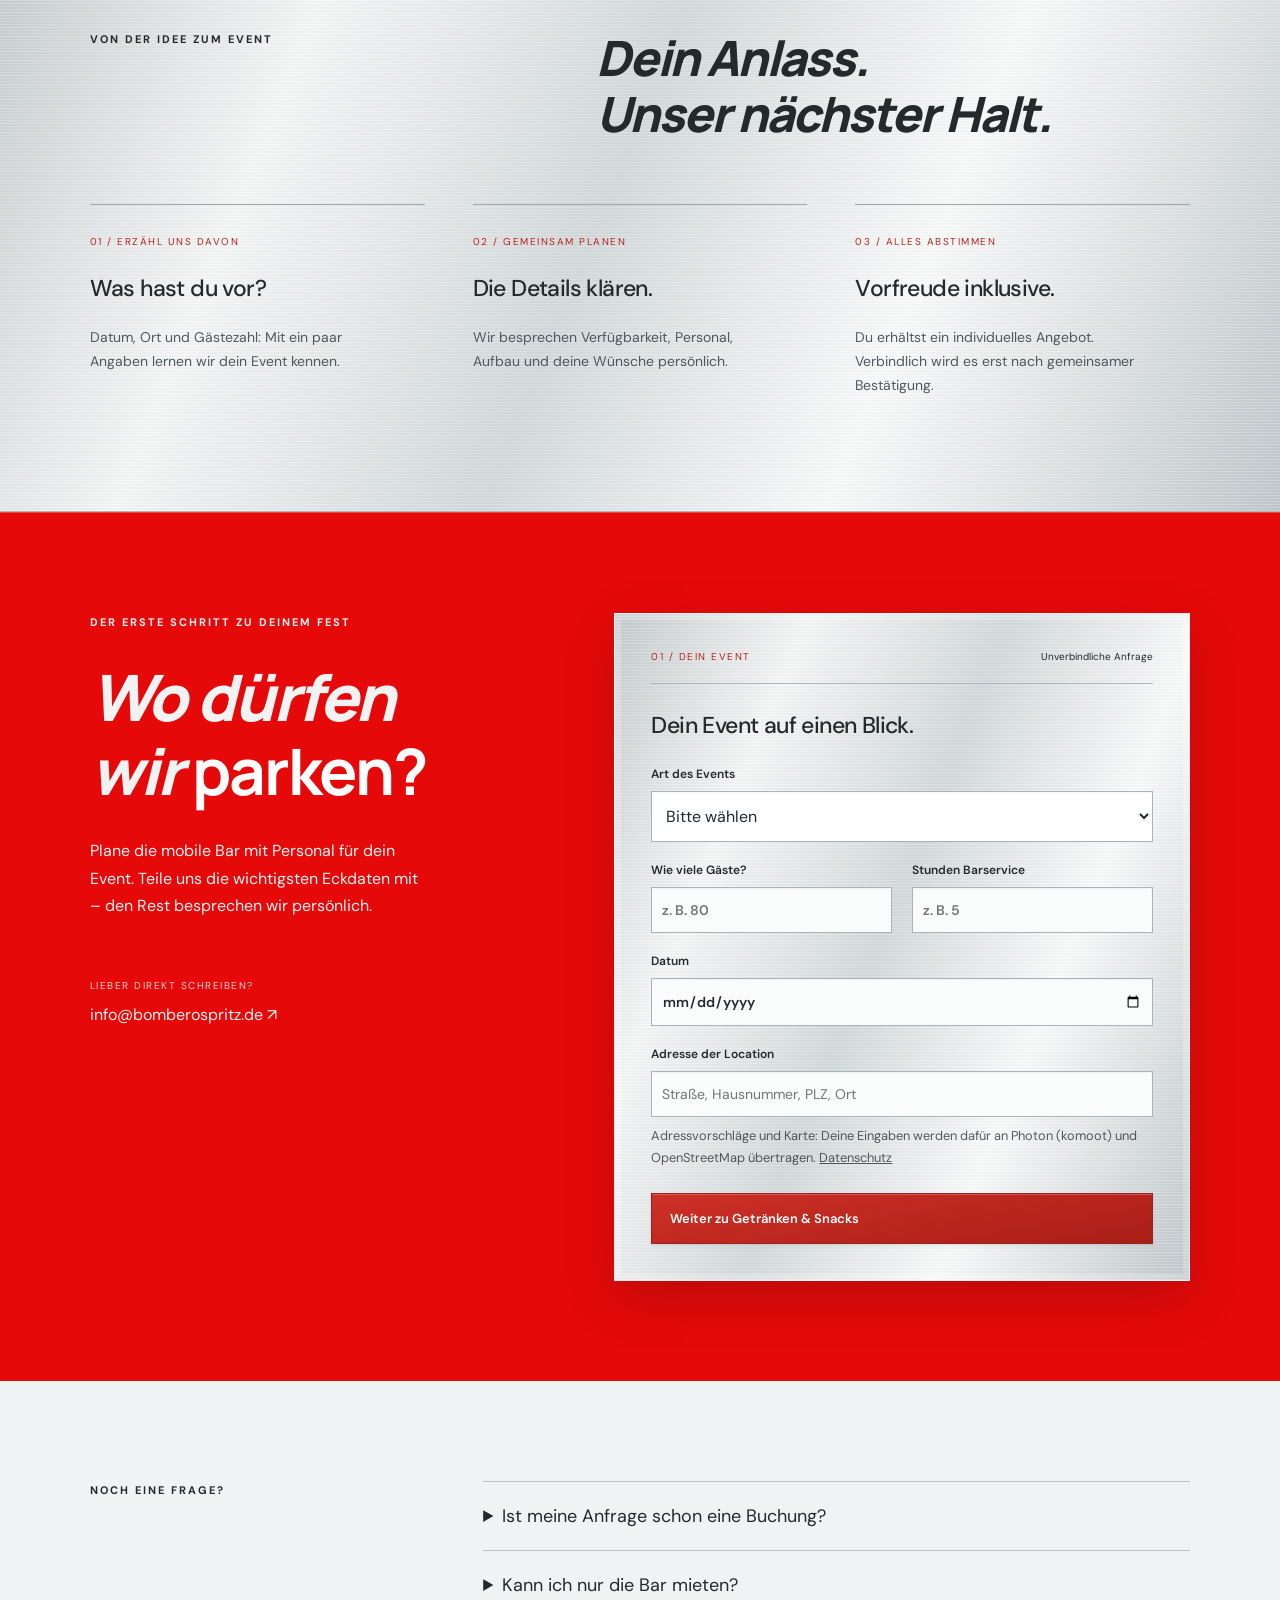
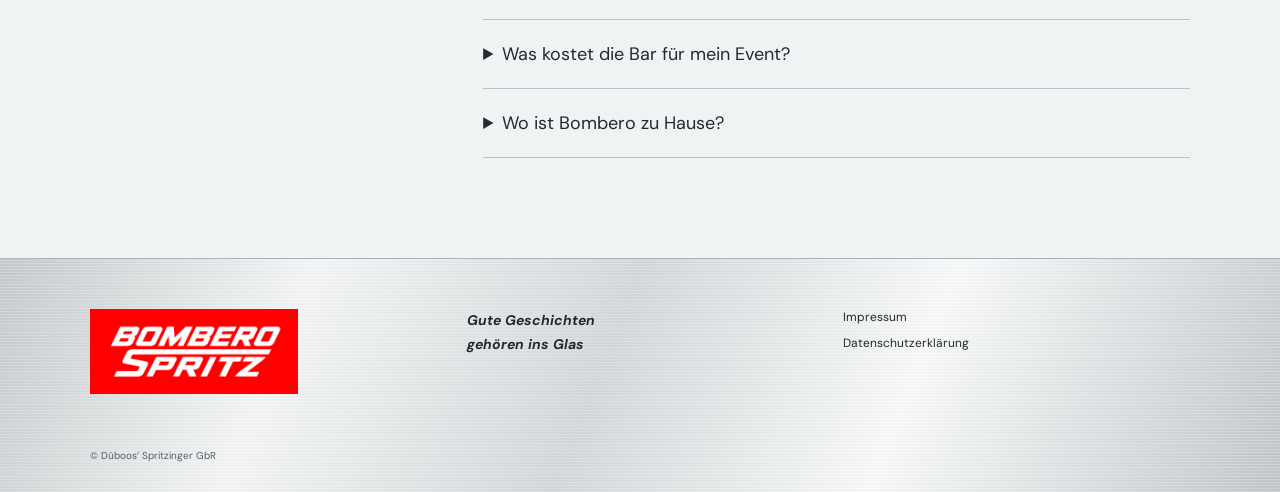
==== commit 26686de0: "Add comic section and continuous hero zoom Co-authored-by: Copilot <223556219+Copilot@users.noreply." ====
--- a/index.html
+++ b/index.html
@@ -37,6 +37,11 @@
         <div class="cta-row">
             <a class="stage-cta" href="#event">Dein Event planen</a>
         </div>
+        <section class="gif-section section" aria-labelledby="gif-heading">
+            <h2 id="gif-heading">Deine Bar, immer da, wo du sie brauchst</h2>
+            <p>So einfach geht’s:</p>
+            <img src="assets/gallery_opening.gif" alt="Comic: Eine Frau in einer Galerie ruft Bombero Spritz an" width="718" height="237">
+        </section>
         </div>
         <section class="story section" id="bar">
             <div class="story-photo slideshow">
--- a/style.css
+++ b/style.css
@@ -1997,9 +1997,9 @@
   }
 }
 
-/* Very slow zoom-in on the hero photo */
+/* Continuous zoom on the hero photo */
 .stage-frame>img {
-  animation: hero-zoom 10s ease-out forwards;
+  animation: hero-zoom 5s ease-in-out infinite alternate;
 }
 
 @keyframes hero-zoom {
@@ -2121,7 +2121,7 @@
   z-index: 1;
   left: calc(5% + 236px);
   right: 0;
-  bottom: 10px;
+  bottom: -1px;
   pointer-events: none;
 }
 
@@ -2137,22 +2137,24 @@
   letter-spacing: -1.5px;
   line-height: 1;
   transform-origin: 0 100%;
-  animation: drive-out 9s infinite;
+  animation: drive-out 7s infinite;
 }
 
 @keyframes drive-out {
-  0%   { opacity: 0; transform: translateX(-24px) skewX(0); animation-timing-function: ease-out; }
-  8%   { opacity: 1; transform: translateX(0) skewX(0); }
-  38%  { opacity: 1; transform: translateX(0) skewX(0); animation-timing-function: ease-in-out; }
-  44%  { opacity: 1; transform: translateX(-14px) skewX(-6deg); animation-timing-function: cubic-bezier(.5, 0, 1, .6); }
-  70%  { opacity: 1; transform: translateX(60vw) skewX(34deg); }
-  100% { opacity: 1; transform: translateX(120vw) skewX(34deg); }
+  0%   { opacity: 0; transform: translateX(-60vw) skewX(24deg); }
+  10%  { opacity: 1; transform: translateX(14px) skewX(-8deg); }
+  14%  { opacity: 1; transform: translateX(-6px) skewX(3deg); }
+  18%, 28% { opacity: 1; transform: none; animation-timing-function: ease-in; }
+  58%  { opacity: 1; transform: translateX(-36px) skewX(14deg) scaleX(.85); animation-timing-function: cubic-bezier(.9, 0, 1, .3); }
+  61%  { opacity: 1; transform: translateX(8vw) skewX(-34deg) scale(2.6, 1); animation-timing-function: linear; }
+  68%  { opacity: 1; transform: translateX(calc(45vw - 100px)) skewX(-24deg) scale(.6, .45); }
+  100% { opacity: 1; transform: translateX(calc(90vw - 360px)) skewX(-6deg) scale(.1, .08); }
 }
 
 @media (max-width:800px) {
   .drive {
     left: calc(5% + 224px);
-    bottom: 8px;
+    bottom: 0;
   }
   .drive span {
     font-size: 17px;
@@ -2163,3 +2165,25 @@
 @media (prefers-reduced-motion: reduce) {
   .drive span { animation: none; }
 }
+
+/* Comic section */
+.gif-section {
+  background: linear-gradient(to bottom, #fce3be 70%, #f2f4f4 100%);
+  text-align: left;
+}
+
+.gif-section h2 {
+  margin-bottom: 12px;
+}
+
+.gif-section p {
+  margin: 0 0 22px;
+  font-weight: 700;
+}
+
+.gif-section img {
+  display: block;
+  width: min(100%, 718px);
+  height: auto;
+  margin: 0 auto;
+}
